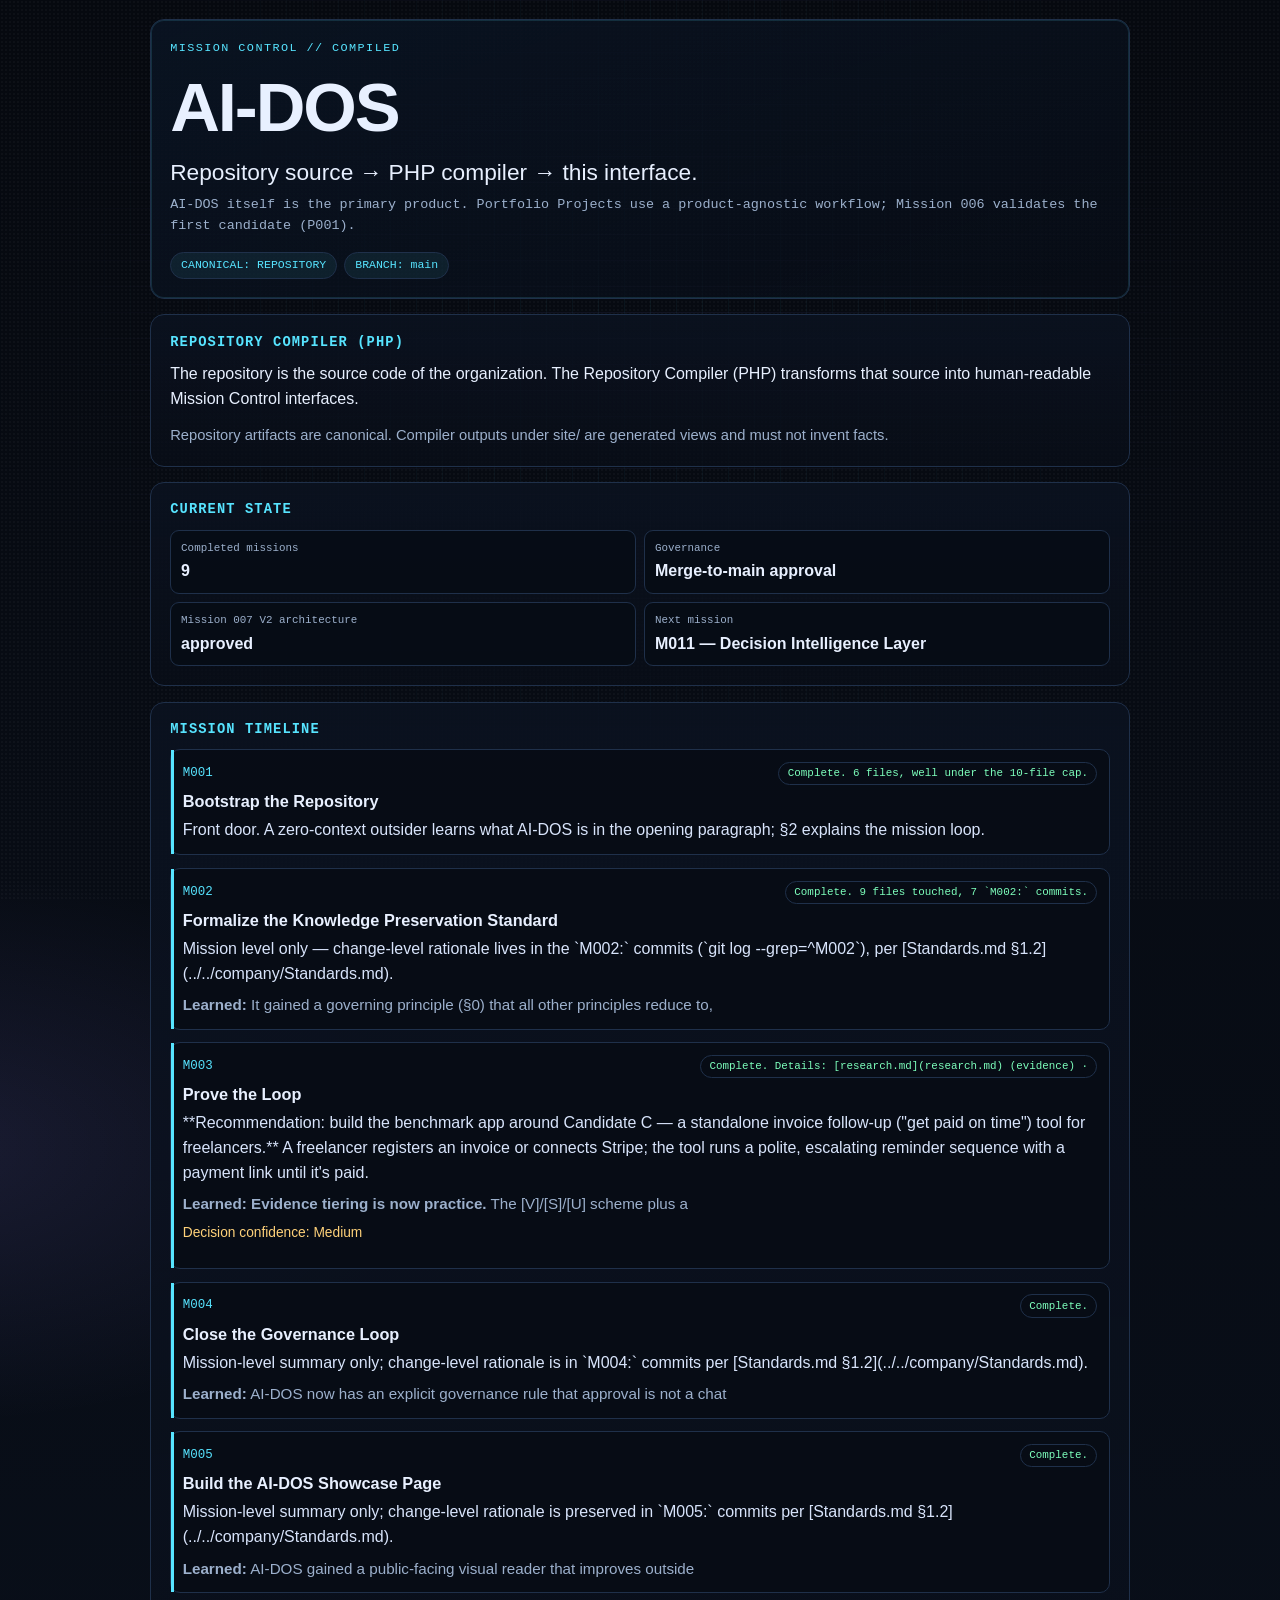
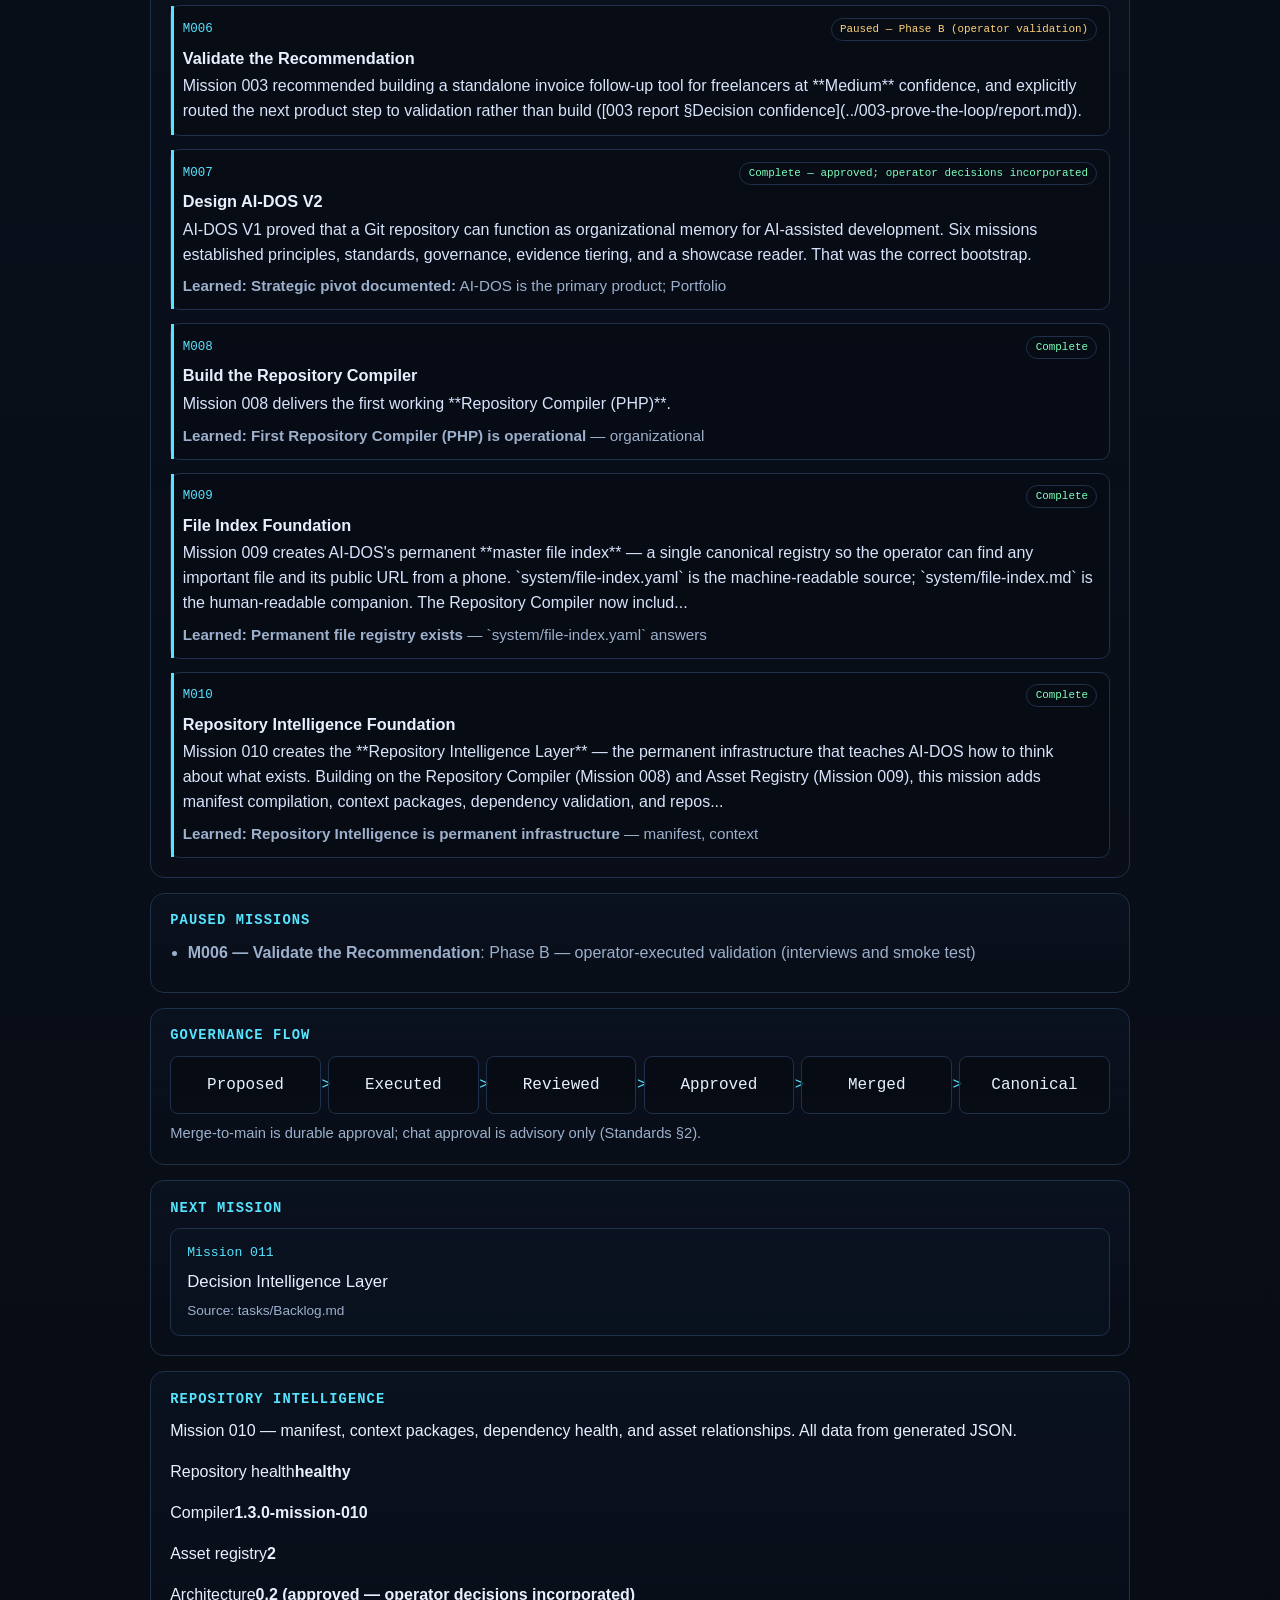
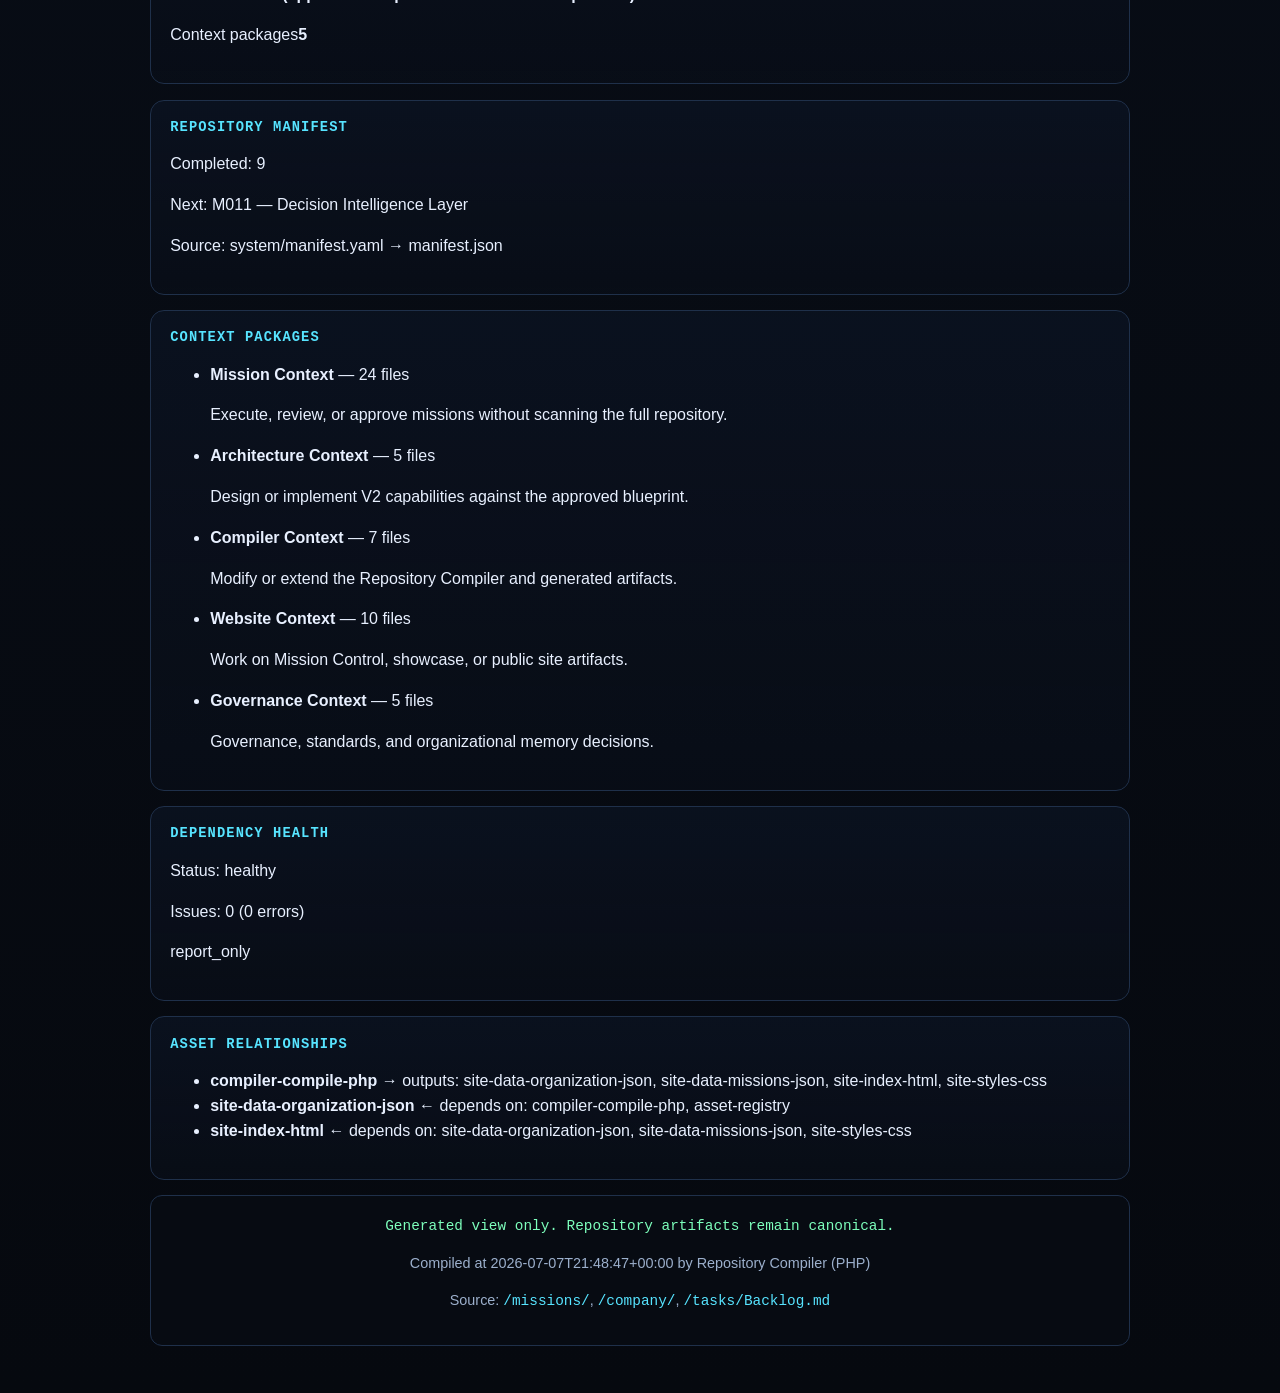
==== site/index.html @ 41c6057b "M010: regenerate site artifacts after strict_types fix Co-authored-by: cubixmeow-commits <cubixmeow-" ====
<!DOCTYPE html>
<html lang="en">
<head>
  <meta charset="UTF-8" />
  <meta name="viewport" content="width=device-width, initial-scale=1.0" />
  <title>AI-DOS | Mission Control</title>
  <meta name="description" content="AI-DOS Mission Control — compiled from repository source." />
  <link rel="stylesheet" href="styles.css?v=mission010" />
</head>
<body>
  <div class="noise" aria-hidden="true"></div>
  <div class="grid-overlay" aria-hidden="true"></div>

  <header class="hero" id="hero">
    <p class="kicker">MISSION CONTROL // COMPILED</p>
    <h1>AI-DOS</h1>
    <p class="subtitle">Repository source → PHP compiler → this interface.</p>
    <p class="support" id="strategy-line">Loading organization state…</p>
    <div class="hero-badges" id="hero-badges"></div>
  </header>

  <main>
    <section class="frame" id="compiler-concept">
      <h2>Repository Compiler (PHP)</h2>
      <p class="lead" id="compiler-lead"></p>
      <p class="canonical-note" id="source-truth"></p>
    </section>

    <section class="frame" id="current-state">
      <h2>Current State</h2>
      <div class="state-grid" id="state-grid"></div>
    </section>

    <section class="frame" id="timeline-section">
      <h2>Mission Timeline</h2>
      <ol class="timeline" id="mission-timeline"></ol>
    </section>

    <section class="frame" id="paused-section" hidden>
      <h2>Paused Missions</h2>
      <ul class="paused-list" id="paused-list"></ul>
    </section>

    <section class="frame">
      <h2>Governance Flow</h2>
      <ul class="flow">
        <li>Proposed</li>
        <li>Executed</li>
        <li>Reviewed</li>
        <li>Approved</li>
        <li>Merged</li>
        <li>Canonical</li>
      </ul>
      <p class="governance-note" id="governance-note"></p>
    </section>

    <section class="frame" id="next-section">
      <h2>Next Mission</h2>
      <div class="next-card" id="next-card"></div>
    </section>

    <section class="frame" id="intelligence-section">
      <h2>Repository Intelligence</h2>
      <p class="lead">Mission 010 — manifest, context packages, dependency health, and asset relationships. All data from generated JSON.</p>
      <div class="intel-grid" id="intel-grid"></div>
    </section>

    <section class="frame" id="manifest-section">
      <h2>Repository Manifest</h2>
      <div class="intel-card" id="manifest-card"></div>
    </section>

    <section class="frame" id="context-section">
      <h2>Context Packages</h2>
      <ul class="context-list" id="context-list"></ul>
    </section>

    <section class="frame" id="dependency-section">
      <h2>Dependency Health</h2>
      <div class="intel-card" id="dependency-card"></div>
      <ul class="issue-list" id="issue-list"></ul>
    </section>

    <section class="frame" id="relationships-section">
      <h2>Asset Relationships</h2>
      <ul class="relation-list" id="relation-list"></ul>
    </section>
  </main>

  <footer>
    <p class="canonical-line">Generated view only. Repository artifacts remain canonical.</p>
    <p>Compiled at <span id="compiled-at">2026-07-07 21:48:47 UTC</span> by Repository Compiler (PHP)</p>
    <p>Source: <code>/missions/</code>, <code>/company/</code>, <code>/tasks/Backlog.md</code></p>
  </footer>

  <script>
    const categoryClass = {
      complete: 'status-complete',
      paused: 'status-paused',
      in_progress: 'status-active',
      active: 'status-active',
      planned: 'status-planned',
      unknown: 'status-unknown'
    };

    function el(tag, className, text) {
      const node = document.createElement(tag);
      if (className) node.className = className;
      if (text !== undefined) node.textContent = text;
      return node;
    }

    function markdownish(text) {
      if (!text) return '';
      return text.replace(/\*\*(.+?)\*\*/g, '<strong>$1</strong>');
    }

    async function loadMissionControl() {
      const endpoints = [
        'data/missions.json',
        'data/organization.json',
        'data/manifest.json',
        'data/context-packages.json',
        'data/dependency-report.json',
        'data/repository.json'
      ];

      const responses = await Promise.all(endpoints.map((e) => fetch(e)));
      if (!responses[0].ok || !responses[1].ok) {
        document.getElementById('strategy-line').textContent =
          'Failed to load compiled data. Run: php compiler/compile.php';
        return;
      }

      const missions = await responses[0].json();
      const org = await responses[1].json();
      const manifest = responses[2].ok ? await responses[2].json() : null;
      const contextPkgs = responses[3].ok ? await responses[3].json() : null;
      const depReport = responses[4].ok ? await responses[4].json() : null;
      const repository = responses[5].ok ? await responses[5].json() : null;

      document.getElementById('compiler-lead').innerHTML = markdownish(org.repository_compiler_concept || '');
      document.getElementById('source-truth').textContent = org.source_of_truth_statement || '';
      document.getElementById('strategy-line').textContent = org.strategic_pivot || org.active_strategy || '';
      document.getElementById('governance-note').textContent = org.governance_model || '';
      if (org.compiled_at) {
        document.getElementById('compiled-at').textContent = org.compiled_at;
      }

      const badges = document.getElementById('hero-badges');
      badges.appendChild(el('span', 'badge', 'CANONICAL: REPOSITORY'));
      badges.appendChild(el('span', 'badge', 'BRANCH: ' + (org.canonical_branch || 'main')));
      if (org.current_mission) {
        badges.appendChild(el('span', 'badge badge-active', 'ACTIVE: M' + org.current_mission.id));
      }

      const stateGrid = document.getElementById('state-grid');
      const addState = (label, value) => {
        const row = el('p');
        row.appendChild(el('span', null, label));
        row.appendChild(el('strong', null, value));
        stateGrid.appendChild(row);
      };

      addState('Completed missions', String(org.completed_mission_count ?? missions.filter(m => m.status_category === 'complete').length));
      addState('Governance', 'Merge-to-main approval');
      addState('Mission 007 V2 architecture', (org.mission_007_v2_architecture && org.mission_007_v2_architecture.status) || 'unknown');
      if (org.current_mission) {
        addState('Current mission', 'M' + org.current_mission.id + ' — ' + org.current_mission.title);
      }
      if (org.next_mission) {
        addState('Next mission', 'M' + org.next_mission.id + ' — ' + org.next_mission.title);
      }

      const timeline = document.getElementById('mission-timeline');
      missions.forEach((mission) => {
        const item = el('li', 'dossier ' + (categoryClass[mission.status_category] || 'status-unknown'));
        const meta = el('div', 'meta');
        meta.appendChild(el('span', 'mission-id', 'M' + mission.id));
        meta.appendChild(el('span', 'status', mission.status || 'Unknown'));
        item.appendChild(meta);
        item.appendChild(el('h3', null, mission.title));
        if (mission.summary) {
          item.appendChild(el('p', 'outcome', mission.summary));
        }
        if (mission.what_ai_dos_learned) {
          const learned = el('p', 'learned');
          learned.innerHTML = '<strong>Learned:</strong> ' + markdownish(mission.what_ai_dos_learned.split('\n')[0].replace(/^[-*]\s*/, ''));
          item.appendChild(learned);
        }
        if (mission.confidence) {
          item.appendChild(el('p', 'confidence-tag', 'Decision confidence: ' + mission.confidence));
        }
        timeline.appendChild(item);
      });

      if (org.paused_missions && org.paused_missions.length > 0) {
        document.getElementById('paused-section').hidden = false;
        const list = document.getElementById('paused-list');
        org.paused_missions.forEach((paused) => {
          const li = el('li');
          li.appendChild(el('strong', null, 'M' + paused.id + ' — ' + paused.title));
          li.appendChild(document.createTextNode(': ' + (paused.reason || paused.status)));
          list.appendChild(li);
        });
      }

      const nextCard = document.getElementById('next-card');
      if (org.next_mission) {
        nextCard.appendChild(el('p', 'next-id', 'Mission ' + org.next_mission.id));
        nextCard.appendChild(el('p', 'next-title', org.next_mission.title));
        nextCard.appendChild(el('p', 'next-source', 'Source: ' + (org.next_mission.source || 'tasks/Backlog.md')));
      } else {
        nextCard.appendChild(el('p', null, 'No next mission declared in Backlog.md'));
      }

      if (manifest) {
        const intelGrid = document.getElementById('intel-grid');
        const addIntel = (label, value) => {
          const row = el('p');
          row.appendChild(el('span', null, label));
          row.appendChild(el('strong', null, value));
          intelGrid.appendChild(row);
        };
        addIntel('Repository health', (manifest.repository_health && manifest.repository_health.status) || 'unknown');
        addIntel('Compiler', manifest.compiler_version || 'unknown');
        addIntel('Asset registry', String(manifest.asset_registry_version ?? 'unknown'));
        addIntel('Architecture', manifest.architecture_version || 'unknown');
        addIntel('Context packages', contextPkgs ? String(contextPkgs.package_count) : '—');

        const mCard = document.getElementById('manifest-card');
        mCard.appendChild(el('p', null, 'Completed: ' + (manifest.completed_missions ? manifest.completed_missions.length : 0)));
        if (manifest.current_mission) {
          mCard.appendChild(el('p', null, 'Current: M' + manifest.current_mission.id + ' — ' + manifest.current_mission.title));
        }
        if (manifest.next_mission) {
          mCard.appendChild(el('p', null, 'Next: M' + manifest.next_mission.id + ' — ' + manifest.next_mission.title));
        }
        mCard.appendChild(el('p', 'muted', 'Source: system/manifest.yaml → manifest.json'));
      }

      if (contextPkgs && contextPkgs.packages) {
        const list = document.getElementById('context-list');
        contextPkgs.packages.forEach((pkg) => {
          const li = el('li');
          li.appendChild(el('strong', null, pkg.name || pkg.id));
          li.appendChild(document.createTextNode(' — ' + (pkg.file_count || 0) + ' files'));
          if (pkg.purpose) {
            li.appendChild(el('p', 'muted', pkg.purpose));
          }
          list.appendChild(li);
        });
      }

      if (depReport) {
        const dCard = document.getElementById('dependency-card');
        dCard.appendChild(el('p', null, 'Status: ' + (depReport.status || 'unknown')));
        dCard.appendChild(el('p', null, 'Issues: ' + (depReport.issue_count || 0) + ' (' + (depReport.error_count || 0) + ' errors)'));
        dCard.appendChild(el('p', 'muted', depReport.repair_policy || 'report_only'));
        const issueList = document.getElementById('issue-list');
        (depReport.issues || []).slice(0, 8).forEach((issue) => {
          const li = el('li', issue.severity === 'error' ? 'issue-error' : 'issue-warn');
          li.textContent = (issue.asset_id || '?') + ': ' + issue.message;
          issueList.appendChild(li);
        });
        if ((depReport.issues || []).length > 8) {
          issueList.appendChild(el('li', 'muted', '…and ' + (depReport.issues.length - 8) + ' more in dependency-report.json'));
        }
      }

      if (repository && repository.lookup && repository.lookup.by_id) {
        const relList = document.getElementById('relation-list');
        const compiler = repository.lookup.by_id['compiler-compile-php'];
        if (compiler) {
          const li = el('li');
          li.appendChild(el('strong', null, 'compiler-compile-php'));
          li.appendChild(document.createTextNode(' → outputs: ' + (compiler.outputs || []).join(', ')));
          relList.appendChild(li);
        }
        const orgAsset = repository.lookup.by_id['site-data-organization-json'];
        if (orgAsset) {
          const li = el('li');
          li.appendChild(el('strong', null, 'site-data-organization-json'));
          li.appendChild(document.createTextNode(' ← depends on: ' + (orgAsset.depends_on || []).join(', ')));
          relList.appendChild(li);
        }
        const site = repository.lookup.by_id['site-index-html'];
        if (site) {
          const li = el('li');
          li.appendChild(el('strong', null, 'site-index-html'));
          li.appendChild(document.createTextNode(' ← depends on: ' + (site.depends_on || []).join(', ')));
          relList.appendChild(li);
        }
      }
    }

    loadMissionControl();
  </script>
</body>
</html>
---- site/styles.css ----
:root {
  color-scheme: dark;
  --bg: #06090f;
  --bg-2: #0b1220;
  --text: #e8f0ff;
  --muted: #9cb0cc;
  --line: #1f304a;
  --cyan: #57e4ff;
  --violet: #9a87ff;
  --green: #7dffbc;
  --warn: #ffd27a;
}

* {
  box-sizing: border-box;
}

html,
body {
  margin: 0;
  min-height: 100%;
}

body {
  font-family: Inter, "Segoe UI", Roboto, Arial, sans-serif;
  line-height: 1.55;
  color: var(--text);
  background:
    radial-gradient(1200px 500px at 85% -10%, rgba(87, 228, 255, 0.1), transparent 60%),
    radial-gradient(900px 500px at -5% 25%, rgba(154, 135, 255, 0.12), transparent 55%),
    linear-gradient(180deg, #06090f, #090f1a 40%, #06090f);
  position: relative;
  padding: 1rem 0.9rem 2.5rem;
}

.grid-overlay,
.noise {
  position: fixed;
  inset: 0;
  pointer-events: none;
  z-index: -1;
}

.grid-overlay {
  background-image:
    linear-gradient(rgba(154, 135, 255, 0.07) 1px, transparent 1px),
    linear-gradient(90deg, rgba(87, 228, 255, 0.05) 1px, transparent 1px);
  background-size: 26px 26px;
  mask-image: radial-gradient(circle at 50% 35%, black, transparent 78%);
}

.noise {
  opacity: 0.03;
  background-image: radial-gradient(circle, #ffffff 1px, transparent 1px);
  background-size: 4px 4px;
}

.hero,
main,
footer {
  max-width: 980px;
  margin: 0 auto;
}

.hero {
  border: 1px solid var(--line);
  background: linear-gradient(160deg, rgba(10, 20, 35, 0.9), rgba(8, 13, 23, 0.65));
  border-radius: 14px;
  padding: 1rem;
  box-shadow: inset 0 0 0 1px rgba(87, 228, 255, 0.14);
}

.kicker {
  margin: 0;
  font-family: "JetBrains Mono", "Fira Code", Consolas, monospace;
  color: var(--cyan);
  letter-spacing: 0.12em;
  font-size: 0.74rem;
}

h1,
h2,
h3 {
  margin: 0;
  line-height: 1.2;
}

h1 {
  margin-top: 0.6rem;
  font-size: clamp(2rem, 8vw, 4.3rem);
  letter-spacing: -0.03em;
}

.subtitle {
  margin: 0.3rem 0 0;
  font-size: clamp(1rem, 4vw, 1.42rem);
}

.support {
  margin: 0.35rem 0 0;
  color: var(--muted);
  font-family: "JetBrains Mono", "Fira Code", Consolas, monospace;
  font-size: 0.84rem;
}

.hero-copy {
  margin: 0.95rem 0 0;
  max-width: 62ch;
  color: #ccdaf2;
}

.hero-badges {
  display: flex;
  flex-wrap: wrap;
  gap: 0.45rem;
  margin-top: 0.9rem;
}

.badge {
  border: 1px solid var(--line);
  border-radius: 999px;
  padding: 0.24rem 0.62rem;
  font-family: "JetBrains Mono", "Fira Code", Consolas, monospace;
  font-size: 0.72rem;
  background: rgba(87, 228, 255, 0.08);
  color: var(--cyan);
}

main {
  margin-top: 0.95rem;
  display: grid;
  gap: 0.95rem;
}

.frame {
  border: 1px solid var(--line);
  border-radius: 14px;
  background: linear-gradient(180deg, rgba(11, 18, 32, 0.9), rgba(9, 14, 24, 0.75));
  padding: 0.95rem;
}

.frame > h2 {
  margin-bottom: 0.7rem;
  text-transform: uppercase;
  letter-spacing: 0.08em;
  font-size: 0.86rem;
  font-family: "JetBrains Mono", "Fira Code", Consolas, monospace;
  color: var(--cyan);
}

.premise-grid {
  display: grid;
  gap: 0.65rem;
}

.tile {
  border: 1px solid rgba(31, 48, 74, 0.9);
  border-left: 3px solid var(--violet);
  border-radius: 10px;
  padding: 0.72rem;
  background: rgba(6, 10, 17, 0.64);
}

.tile h3 {
  font-size: 0.98rem;
}

.tile p {
  margin: 0.35rem 0 0;
  color: var(--muted);
}

.quote {
  margin: 0.85rem 0 0;
  padding-top: 0.7rem;
  border-top: 1px dashed rgba(126, 145, 175, 0.35);
  font-family: "JetBrains Mono", "Fira Code", Consolas, monospace;
  color: var(--green);
}

.timeline {
  margin: 0;
  padding: 0;
  list-style: none;
  display: grid;
  gap: 0.7rem;
}

.dossier {
  border: 1px solid var(--line);
  border-radius: 10px;
  background: rgba(7, 12, 21, 0.88);
  padding: 0.72rem;
  position: relative;
}

.dossier::before {
  content: "";
  position: absolute;
  inset: 0 auto 0 0;
  width: 3px;
  background: var(--cyan);
}

.dossier.critical::before {
  background: var(--warn);
}

.dossier.active::before {
  background: var(--green);
}

.meta {
  display: flex;
  justify-content: space-between;
  align-items: center;
  gap: 0.6rem;
  margin-bottom: 0.45rem;
}

.mission-id {
  font-family: "JetBrains Mono", "Fira Code", Consolas, monospace;
  color: var(--cyan);
  font-size: 0.78rem;
}

.status {
  font-family: "JetBrains Mono", "Fira Code", Consolas, monospace;
  border: 1px solid var(--line);
  border-radius: 999px;
  padding: 0.14rem 0.52rem;
  font-size: 0.68rem;
  color: #c9d8f2;
}

.status.warning {
  color: #231704;
  background: var(--warn);
  border-color: #967135;
}

.status.next {
  color: #06301d;
  background: var(--green);
  border-color: #3b9d72;
}

.dossier h3 {
  font-size: 1.02rem;
}

.outcome {
  margin: 0.38rem 0 0;
  color: #d8e4fb;
}

.learned {
  margin: 0.44rem 0 0;
  color: var(--muted);
  font-size: 0.95rem;
}

.evidence-grid {
  display: grid;
  grid-template-columns: repeat(2, minmax(0, 1fr));
  gap: 0.55rem;
}

.metric {
  border: 1px solid var(--line);
  border-radius: 10px;
  padding: 0.6rem;
  background: rgba(7, 13, 23, 0.88);
}

.metric-label {
  display: block;
  color: var(--muted);
  font-size: 0.65rem;
  letter-spacing: 0.08em;
  font-family: "JetBrains Mono", "Fira Code", Consolas, monospace;
}

.metric strong {
  display: block;
  margin-top: 0.2rem;
  font-size: 1.2rem;
}

.decision {
  margin: 0.72rem 0 0;
  border-left: 3px solid var(--warn);
  padding-left: 0.66rem;
}

.flow {
  margin: 0;
  padding: 0;
  list-style: none;
  display: grid;
  gap: 0.45rem;
}

.flow li {
  border: 1px solid var(--line);
  border-radius: 8px;
  padding: 0.52rem 0.62rem;
  background: rgba(7, 12, 20, 0.78);
  position: relative;
  font-family: "JetBrains Mono", "Fira Code", Consolas, monospace;
}

.flow li:not(:last-child)::after {
  content: ">";
  position: absolute;
  right: 0.45rem;
  color: var(--cyan);
}

.state-grid {
  display: grid;
  gap: 0.5rem;
}

.state-grid p {
  margin: 0;
  border: 1px solid var(--line);
  border-radius: 9px;
  padding: 0.55rem 0.62rem;
  background: rgba(6, 12, 21, 0.86);
}

.state-grid span {
  display: block;
  color: var(--muted);
  font-family: "JetBrains Mono", "Fira Code", Consolas, monospace;
  font-size: 0.68rem;
}

.state-grid strong {
  display: block;
  margin-top: 0.18rem;
}

footer {
  margin-top: 0.95rem;
  border: 1px solid var(--line);
  border-radius: 12px;
  padding: 0.9rem;
  text-align: center;
  color: var(--muted);
  background: rgba(8, 12, 20, 0.76);
  font-size: 0.9rem;
}

.canonical-line {
  margin: 0 0 0.4rem;
  color: var(--green);
  font-family: "JetBrains Mono", "Fira Code", Consolas, monospace;
}

code {
  color: var(--cyan);
}

a {
  color: #c9dcff;
}

@media (min-width: 760px) {
  body {
    padding: 1.2rem 1.2rem 3rem;
  }

  .hero,
  .frame,
  footer {
    padding: 1.2rem;
  }

  .premise-grid {
    grid-template-columns: repeat(3, minmax(0, 1fr));
  }

  .evidence-grid {
    grid-template-columns: repeat(4, minmax(0, 1fr));
  }

  .flow {
    grid-template-columns: repeat(6, minmax(0, 1fr));
  }

  .flow li {
    text-align: center;
    min-height: 58px;
    display: grid;
    place-items: center;
  }

  .flow li:not(:last-child)::after {
    right: -0.7rem;
    top: 50%;
    transform: translateY(-50%);
  }

  .timeline {
    gap: 0.8rem;
  }

  .state-grid {
    grid-template-columns: repeat(2, minmax(0, 1fr));
  }
}

/* Mission Control — Repository Compiler generated additions */
.lead { margin: 0 0 0.75rem; color: var(--text); }
.canonical-note, .governance-note { color: var(--muted); margin: 0.5rem 0 0; font-size: 0.92rem; }
.status-complete .status { color: var(--green); }
.status-paused .status { color: var(--warn); }
.status-active .status, .status-active.dossier { border-color: rgba(87, 228, 255, 0.45); }
.badge-active { color: var(--cyan); border-color: rgba(87, 228, 255, 0.5); }
.paused-list { margin: 0; padding-left: 1.1rem; color: var(--muted); }
.paused-list li { margin-bottom: 0.45rem; }
.next-card { border: 1px solid var(--line); border-radius: 10px; padding: 0.85rem 1rem; background: rgba(10, 20, 35, 0.55); }
.next-id { margin: 0; font-family: "JetBrains Mono", Consolas, monospace; color: var(--cyan); font-size: 0.82rem; }
.next-title { margin: 0.35rem 0; font-size: 1.05rem; }
.next-source { margin: 0; color: var(--muted); font-size: 0.85rem; }
.confidence-tag { color: var(--warn); font-size: 0.86rem; margin-top: 0.35rem; }
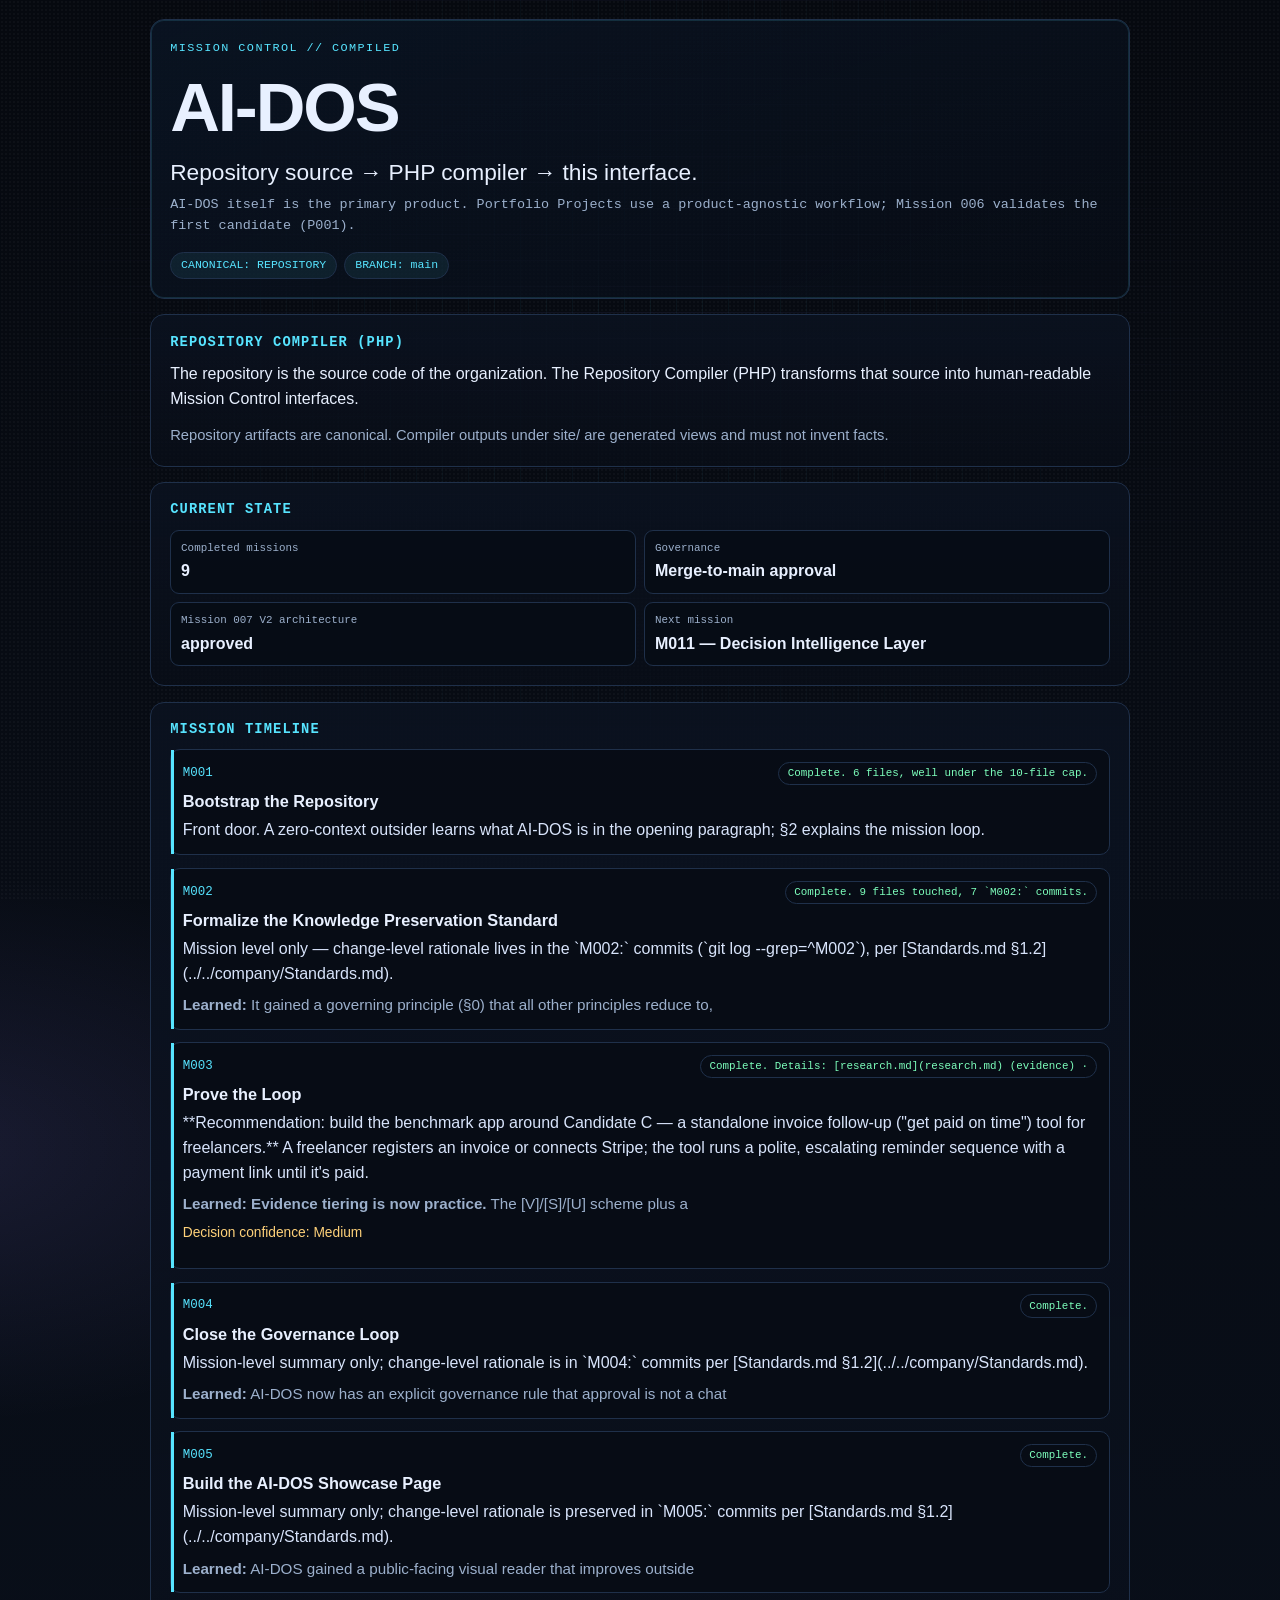
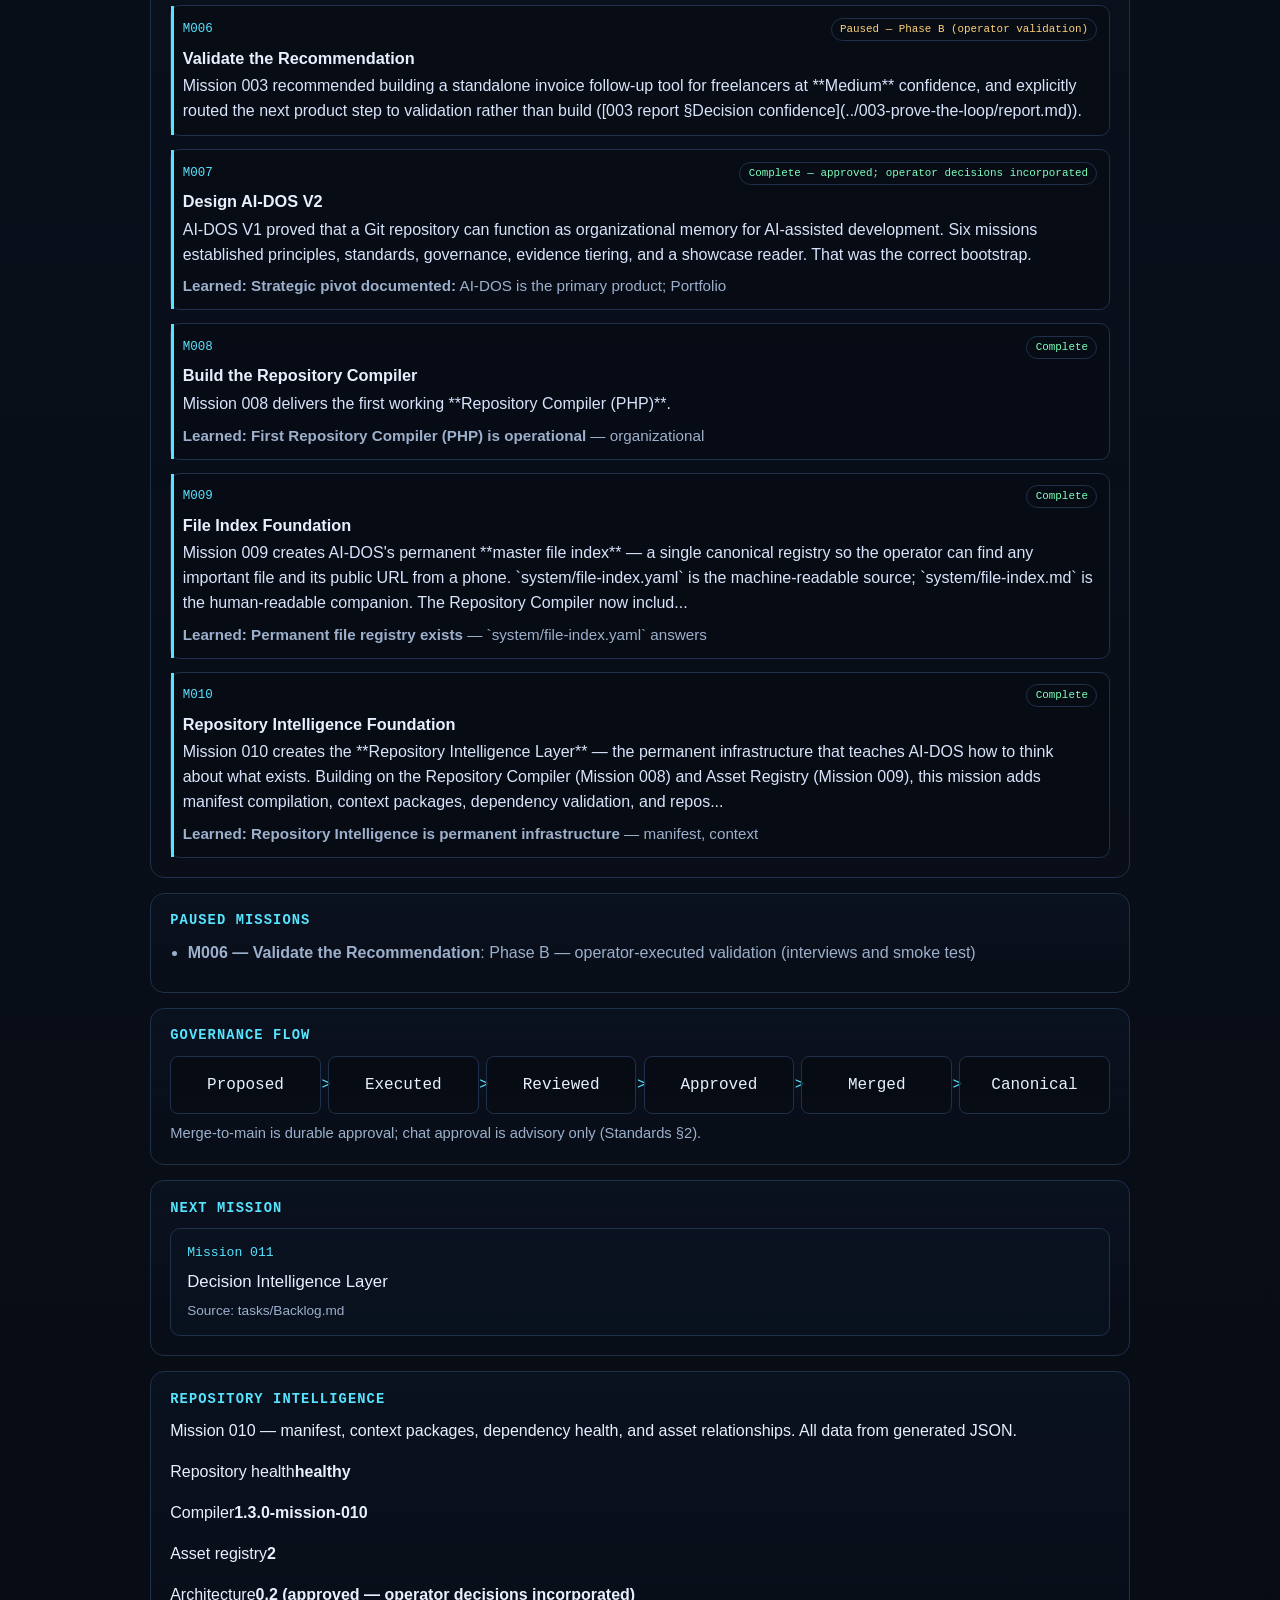
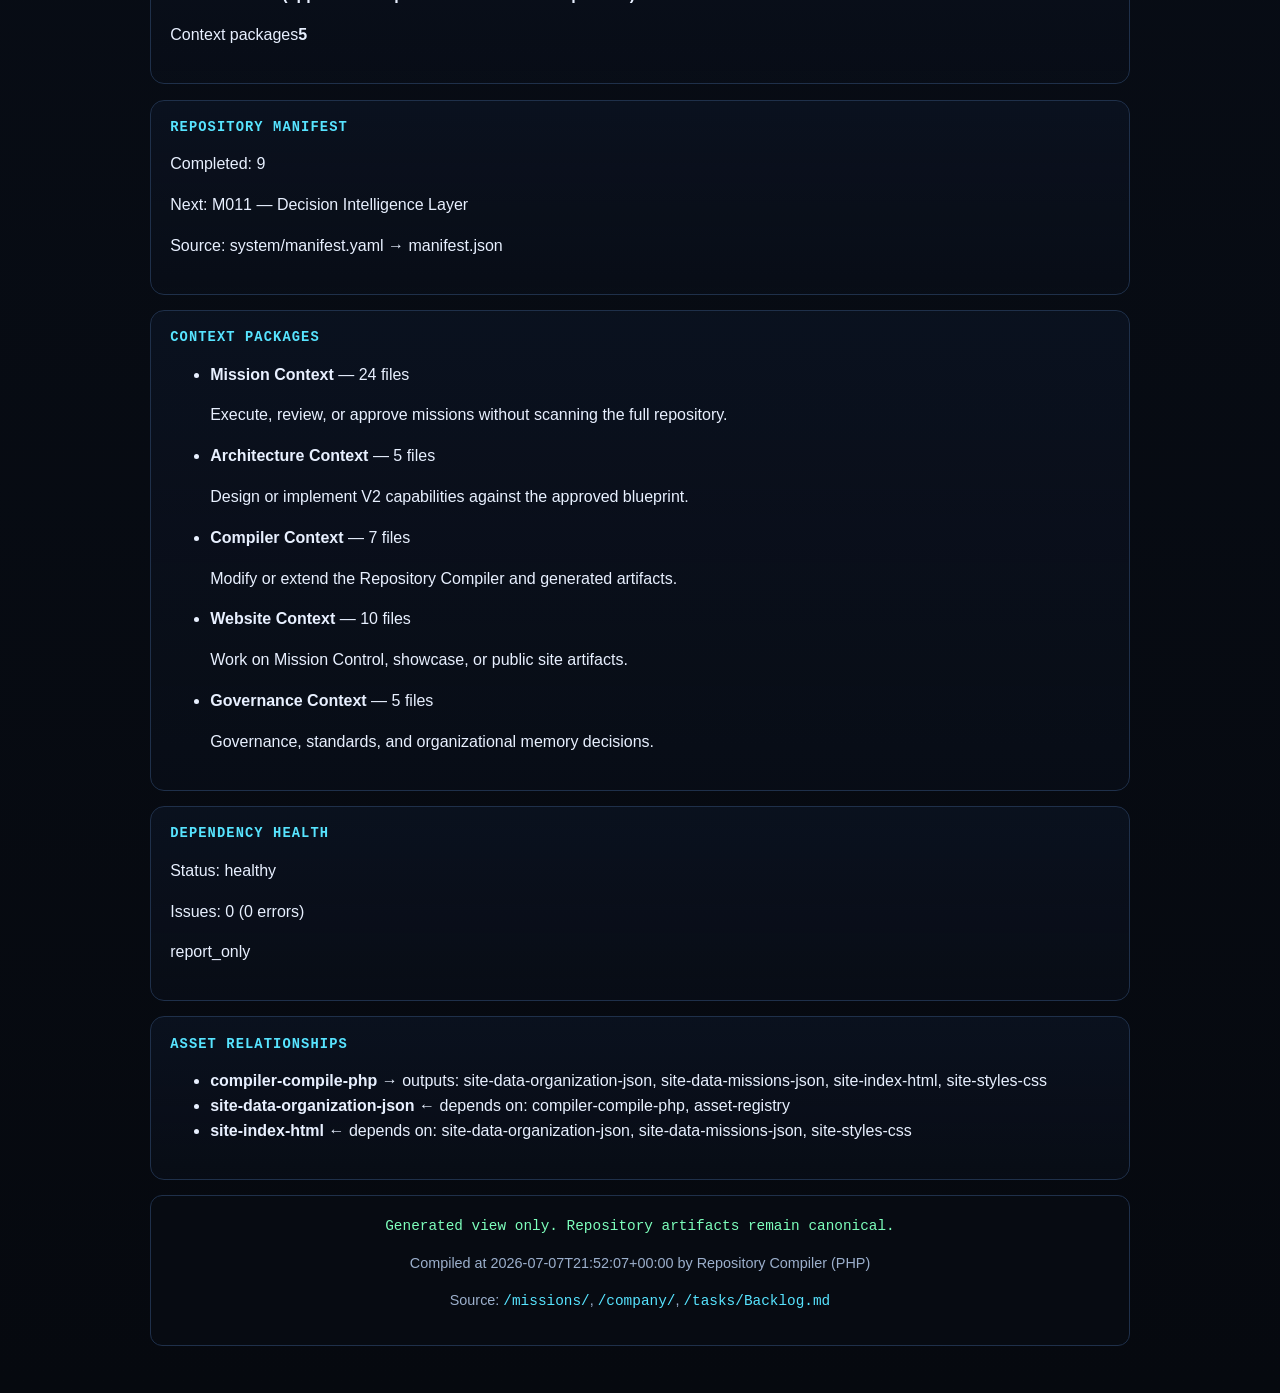
==== commit 617b9ac1: "M010: regenerate site after web compiler fix Co-authored-by: cubixmeow-commits <cubixmeow-commits@us" ====
--- a/site/index.html
+++ b/site/index.html
@@ -89,7 +89,7 @@
 
   <footer>
     <p class="canonical-line">Generated view only. Repository artifacts remain canonical.</p>
-    <p>Compiled at <span id="compiled-at">2026-07-07 21:48:47 UTC</span> by Repository Compiler (PHP)</p>
+    <p>Compiled at <span id="compiled-at">2026-07-07 21:52:07 UTC</span> by Repository Compiler (PHP)</p>
     <p>Source: <code>/missions/</code>, <code>/company/</code>, <code>/tasks/Backlog.md</code></p>
   </footer>
 
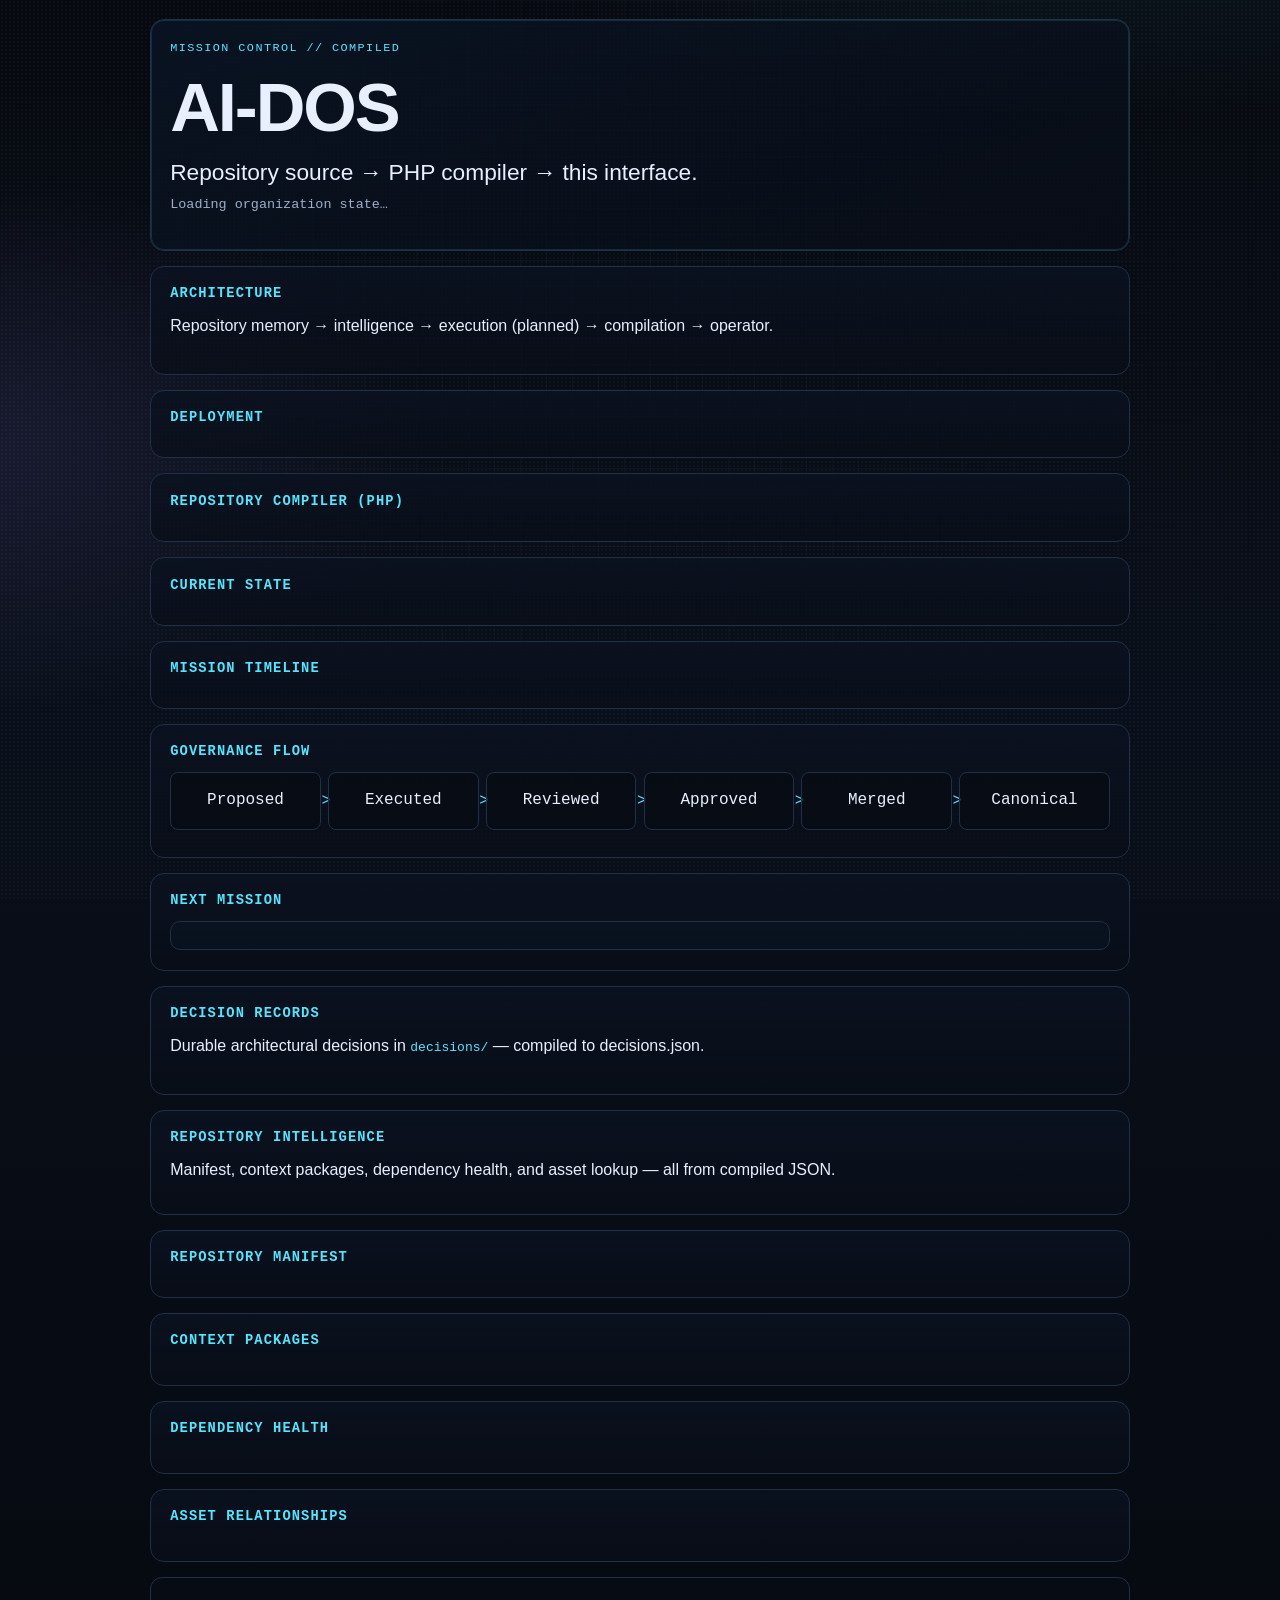
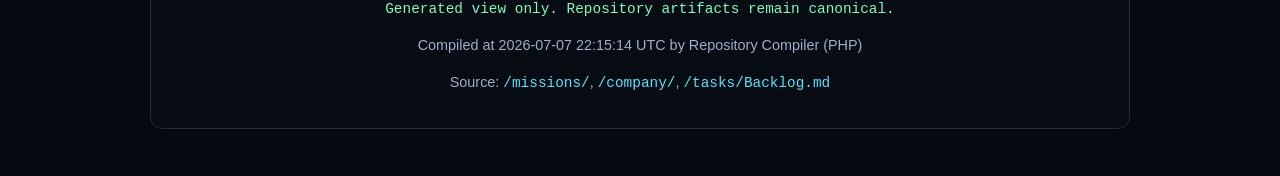
==== commit fa19b786: "M011: integrate architecture audit into V2 foundation Why: Mission 011 adopts high-value audit findi" ====
--- a/site/index.html
+++ b/site/index.html
@@ -5,7 +5,7 @@
   <meta name="viewport" content="width=device-width, initial-scale=1.0" />
   <title>AI-DOS | Mission Control</title>
   <meta name="description" content="AI-DOS Mission Control — compiled from repository source." />
-  <link rel="stylesheet" href="styles.css?v=mission010" />
+  <link rel="stylesheet" href="styles.css?v=mission011" />
 </head>
 <body>
   <div class="noise" aria-hidden="true"></div>
@@ -20,6 +20,17 @@
   </header>
 
   <main>
+    <section class="frame" id="architecture-stack">
+      <h2>Architecture</h2>
+      <p class="lead">Repository memory → intelligence → execution (planned) → compilation → operator.</p>
+      <ol class="arch-stack" id="arch-stack"></ol>
+    </section>
+
+    <section class="frame" id="deployment-section">
+      <h2>Deployment</h2>
+      <div class="deploy-grid" id="deploy-grid"></div>
+    </section>
+
     <section class="frame" id="compiler-concept">
       <h2>Repository Compiler (PHP)</h2>
       <p class="lead" id="compiler-lead"></p>
@@ -59,9 +70,15 @@
       <div class="next-card" id="next-card"></div>
     </section>
 
+    <section class="frame" id="decisions-section">
+      <h2>Decision Records</h2>
+      <p class="lead">Durable architectural decisions in <code>decisions/</code> — compiled to decisions.json.</p>
+      <ul class="decision-list" id="decision-list"></ul>
+    </section>
+
     <section class="frame" id="intelligence-section">
       <h2>Repository Intelligence</h2>
-      <p class="lead">Mission 010 — manifest, context packages, dependency health, and asset relationships. All data from generated JSON.</p>
+      <p class="lead">Manifest, context packages, dependency health, and asset lookup — all from compiled JSON.</p>
       <div class="intel-grid" id="intel-grid"></div>
     </section>
 
@@ -89,7 +106,7 @@
 
   <footer>
     <p class="canonical-line">Generated view only. Repository artifacts remain canonical.</p>
-    <p>Compiled at <span id="compiled-at">2026-07-07 21:52:07 UTC</span> by Repository Compiler (PHP)</p>
+    <p>Compiled at <span id="compiled-at">2026-07-07 22:15:14 UTC</span> by Repository Compiler (PHP)</p>
     <p>Source: <code>/missions/</code>, <code>/company/</code>, <code>/tasks/Backlog.md</code></p>
   </footer>
 
@@ -122,7 +139,8 @@
         'data/manifest.json',
         'data/context-packages.json',
         'data/dependency-report.json',
-        'data/repository.json'
+        'data/repository.json',
+        'data/decisions.json'
       ];
 
       const responses = await Promise.all(endpoints.map((e) => fetch(e)));
@@ -138,6 +156,43 @@
       const contextPkgs = responses[3].ok ? await responses[3].json() : null;
       const depReport = responses[4].ok ? await responses[4].json() : null;
       const repository = responses[5].ok ? await responses[5].json() : null;
+
+      const repository = responses[5].ok ? await responses[5].json() : null;
+      const decisions = responses[6].ok ? await responses[6].json() : null;
+
+      const stack = document.getElementById('arch-stack');
+      const layers = [
+        { name: 'Repository', detail: 'Git on main — canonical source of truth', status: 'active' },
+        { name: 'Knowledge', detail: 'Missions, decisions, commits, company docs', status: 'active' },
+        { name: 'Intelligence', detail: 'Manifest, lookup, context packages, validation', status: 'active' },
+        { name: 'Execution', detail: 'Mission decomposition, routing, tracking — foundation only', status: 'planned' },
+        { name: 'Compilation', detail: 'PHP Repository Compiler → site/', status: 'active' },
+        { name: 'Operator', detail: 'Mission Control — merge-based approval', status: 'active' }
+      ];
+      layers.forEach((layer) => {
+        const li = el('li', layer.status === 'planned' ? 'arch-planned' : 'arch-active');
+        li.appendChild(el('strong', null, layer.name));
+        if (layer.status === 'planned') {
+          li.appendChild(el('span', 'arch-badge', 'Planned'));
+        }
+        li.appendChild(el('p', 'muted', layer.detail));
+        stack.appendChild(li);
+      });
+
+      const deployGrid = document.getElementById('deploy-grid');
+      const addDeploy = (label, value, note) => {
+        const row = el('p');
+        row.appendChild(el('span', null, label));
+        const strong = el('strong', null, value);
+        row.appendChild(strong);
+        deployGrid.appendChild(row);
+        if (note) {
+          deployGrid.appendChild(el('p', 'muted', note));
+        }
+      };
+      addDeploy('Visitors & operator', org.command_center_url || 'https://cubixmeow.com/ai-dos/site/', 'Public entry point — bookmark this URL.');
+      addDeploy('Compiler (build)', org.compiler_url || 'https://cubixmeow.com/ai-dos/compiler/compile.php', org.deployment_note || 'CLI/CI build tool — not the dashboard.');
+      addDeploy('How compile runs', 'php compiler/compile.php or GitHub Actions on push/PR', 'Regenerates site/data/*.json and Mission Control HTML.');
 
       document.getElementById('compiler-lead').innerHTML = markdownish(org.repository_compiler_concept || '');
       document.getElementById('source-truth').textContent = org.source_of_truth_statement || '';
@@ -212,6 +267,20 @@
         nextCard.appendChild(el('p', 'next-source', 'Source: ' + (org.next_mission.source || 'tasks/Backlog.md')));
       } else {
         nextCard.appendChild(el('p', null, 'No next mission declared in Backlog.md'));
+      }
+
+      if (decisions && decisions.decisions) {
+        const dList = document.getElementById('decision-list');
+        decisions.decisions.slice(0, 7).forEach((d) => {
+          const li = el('li');
+          li.appendChild(el('strong', null, d.id + ' — ' + (d.title || d.slug)));
+          li.appendChild(document.createTextNode(' [' + (d.status || 'unknown') + ']'));
+          if (d.decision) {
+            const summary = d.decision.split('\n')[0].slice(0, 120);
+            li.appendChild(el('p', 'muted', summary + (d.decision.length > 120 ? '…' : '')));
+          }
+          dList.appendChild(li);
+        });
       }
 
       if (manifest) {
@@ -227,6 +296,7 @@
         addIntel('Asset registry', String(manifest.asset_registry_version ?? 'unknown'));
         addIntel('Architecture', manifest.architecture_version || 'unknown');
         addIntel('Context packages', contextPkgs ? String(contextPkgs.package_count) : '—');
+        addIntel('Decisions', decisions ? String(decisions.decision_count ?? 0) : '—');
 
         const mCard = document.getElementById('manifest-card');
         mCard.appendChild(el('p', null, 'Completed: ' + (manifest.completed_missions ? manifest.completed_missions.length : 0)));
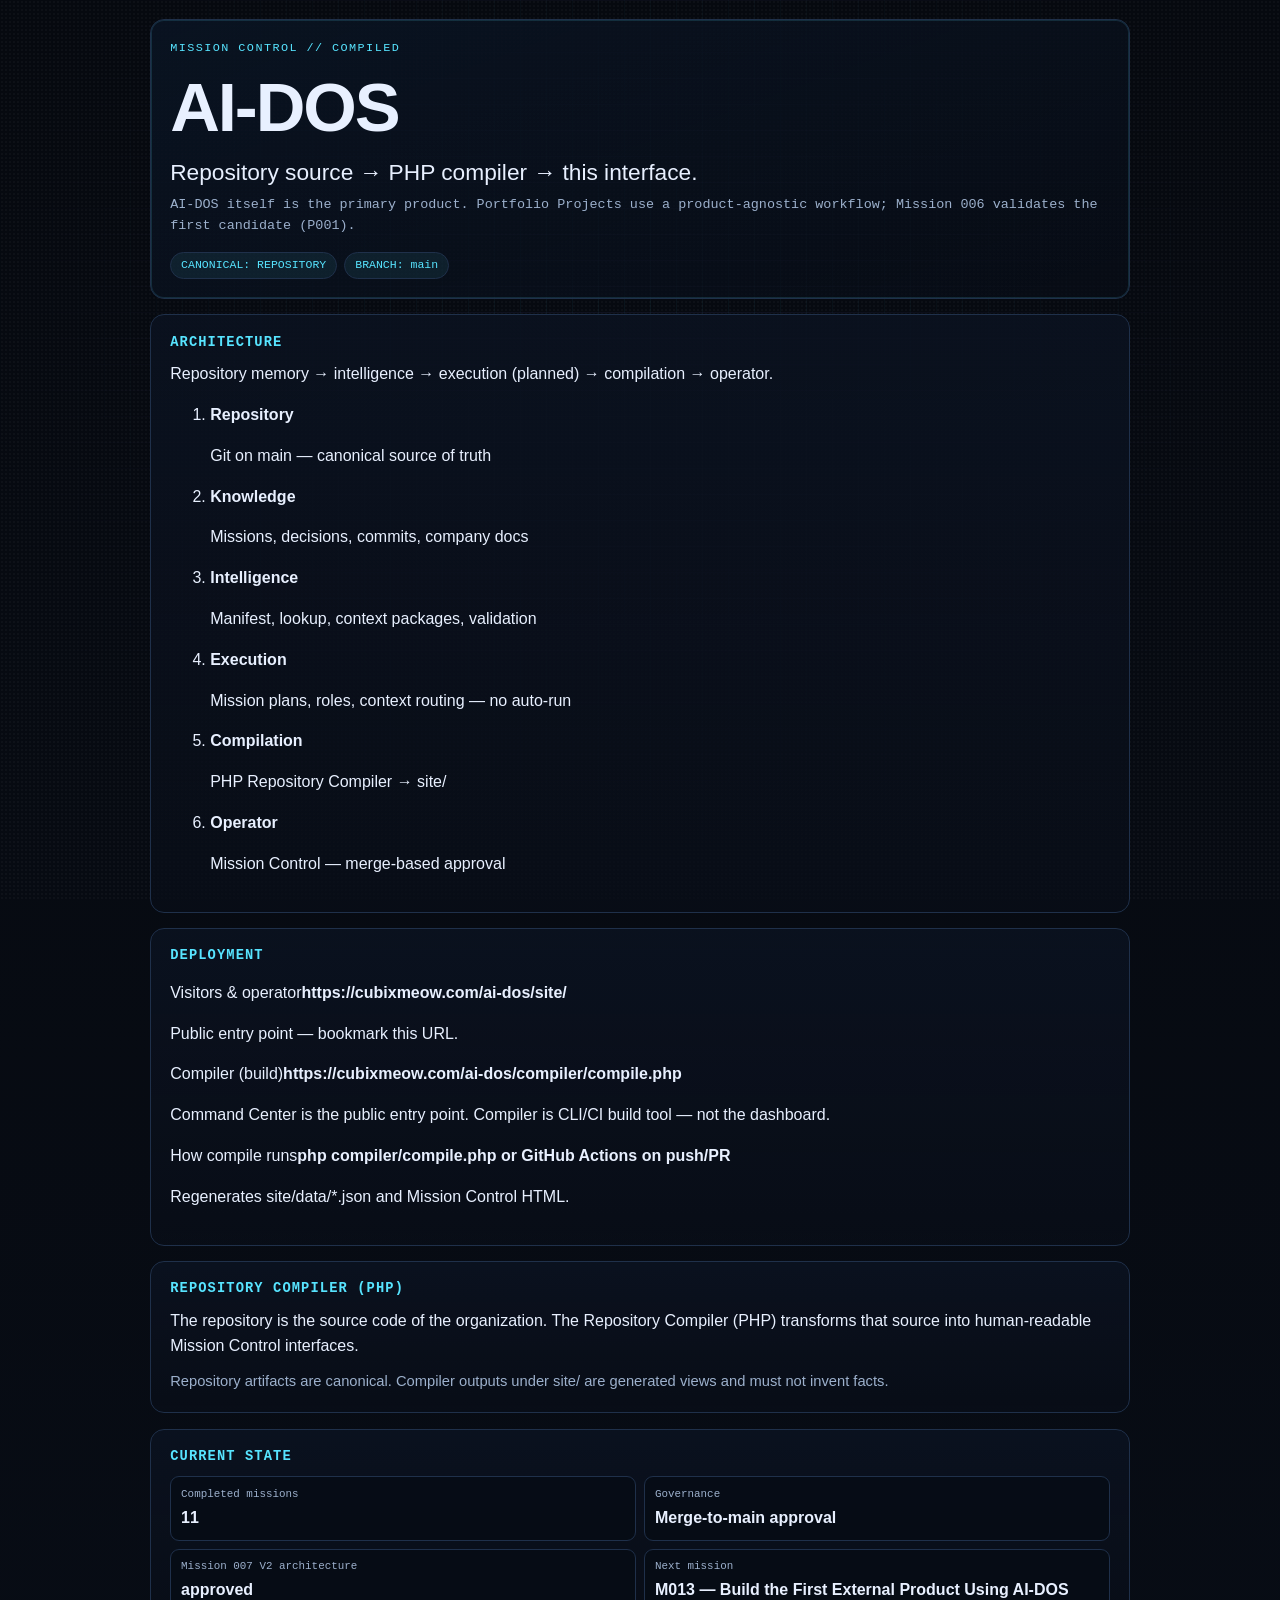
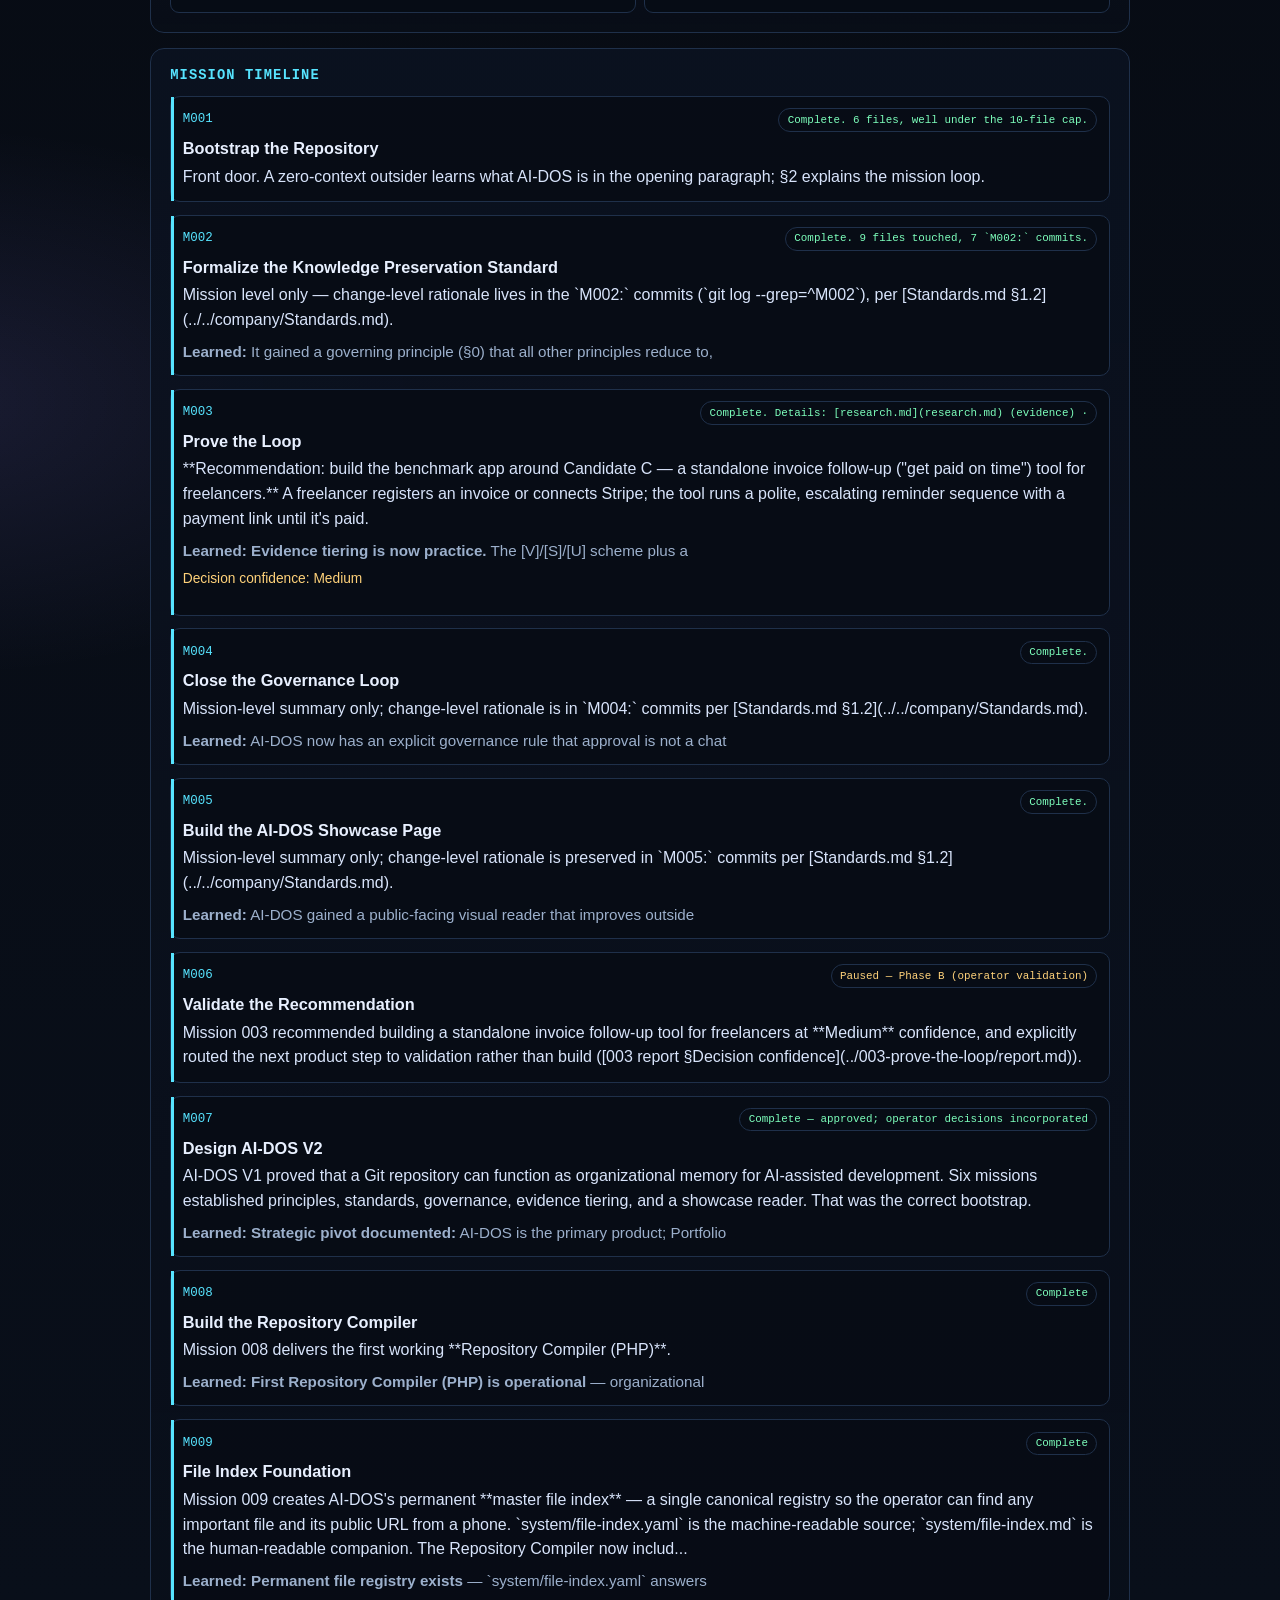
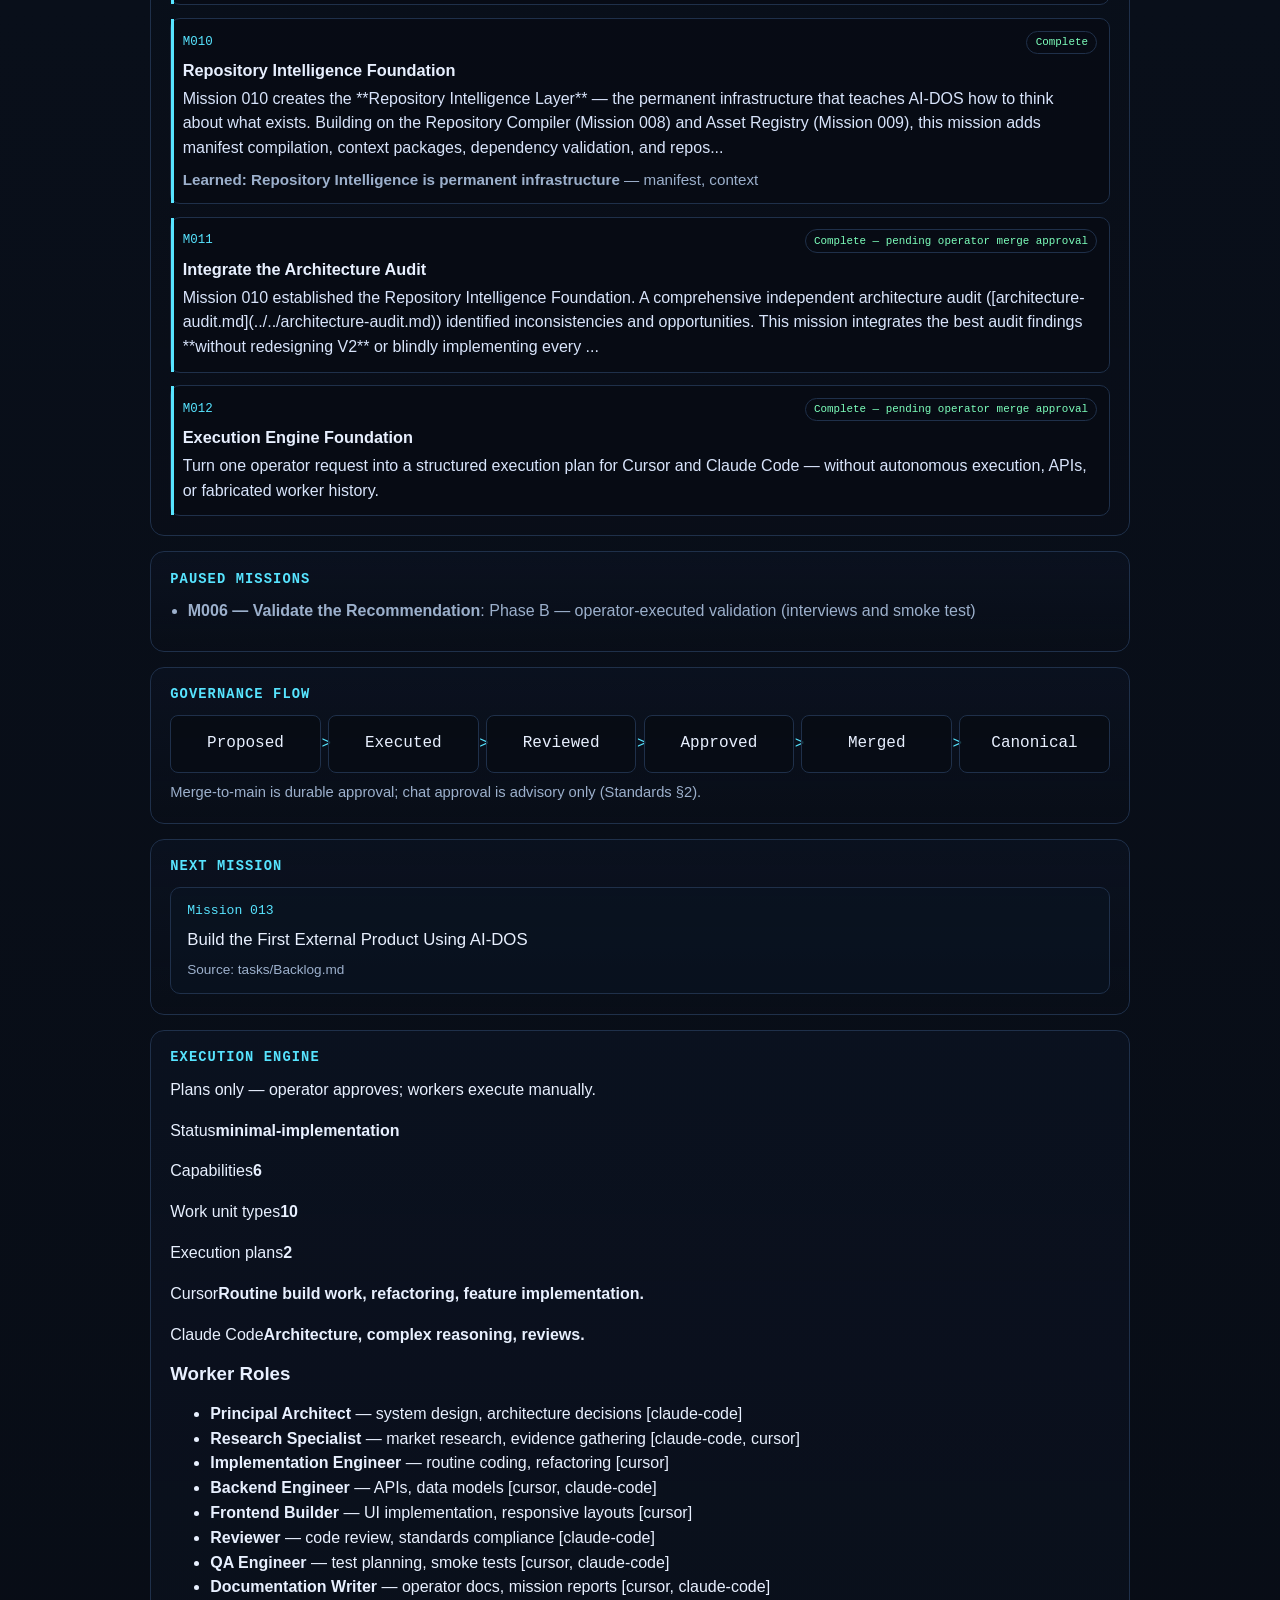
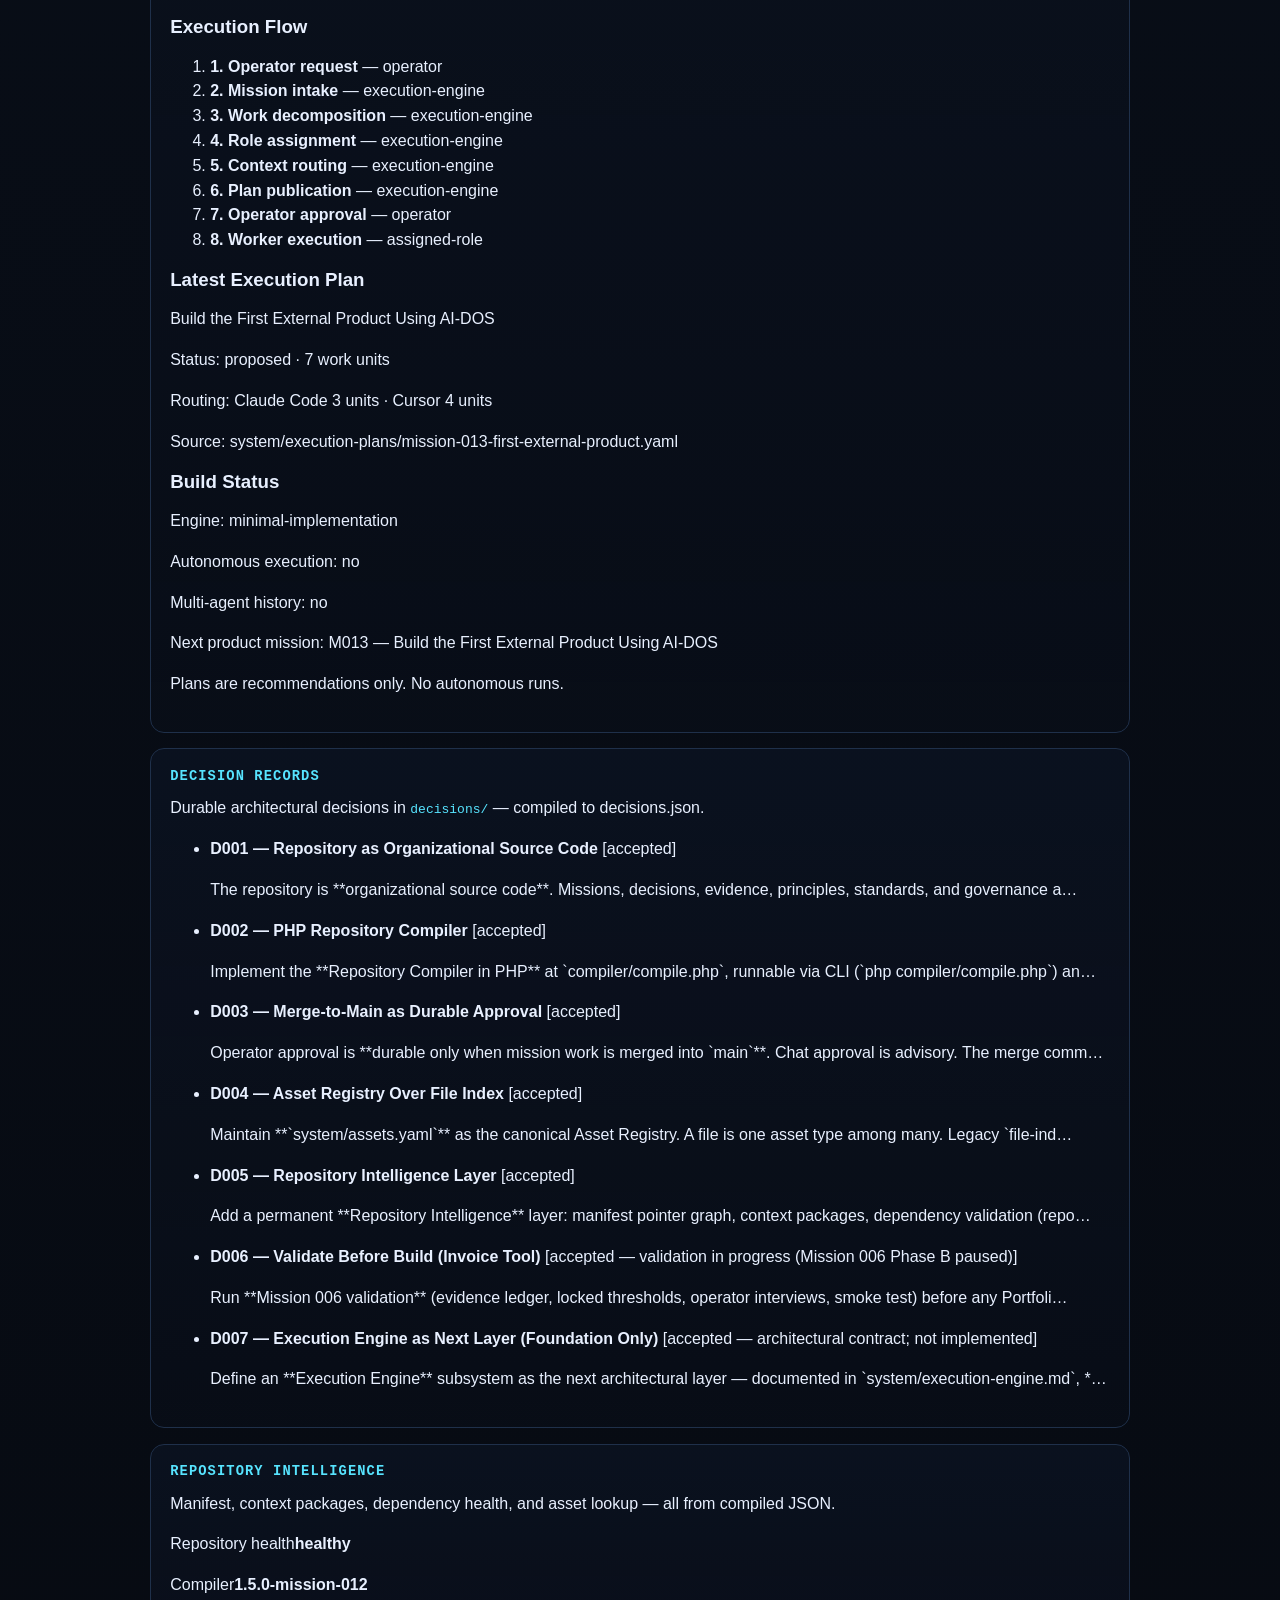
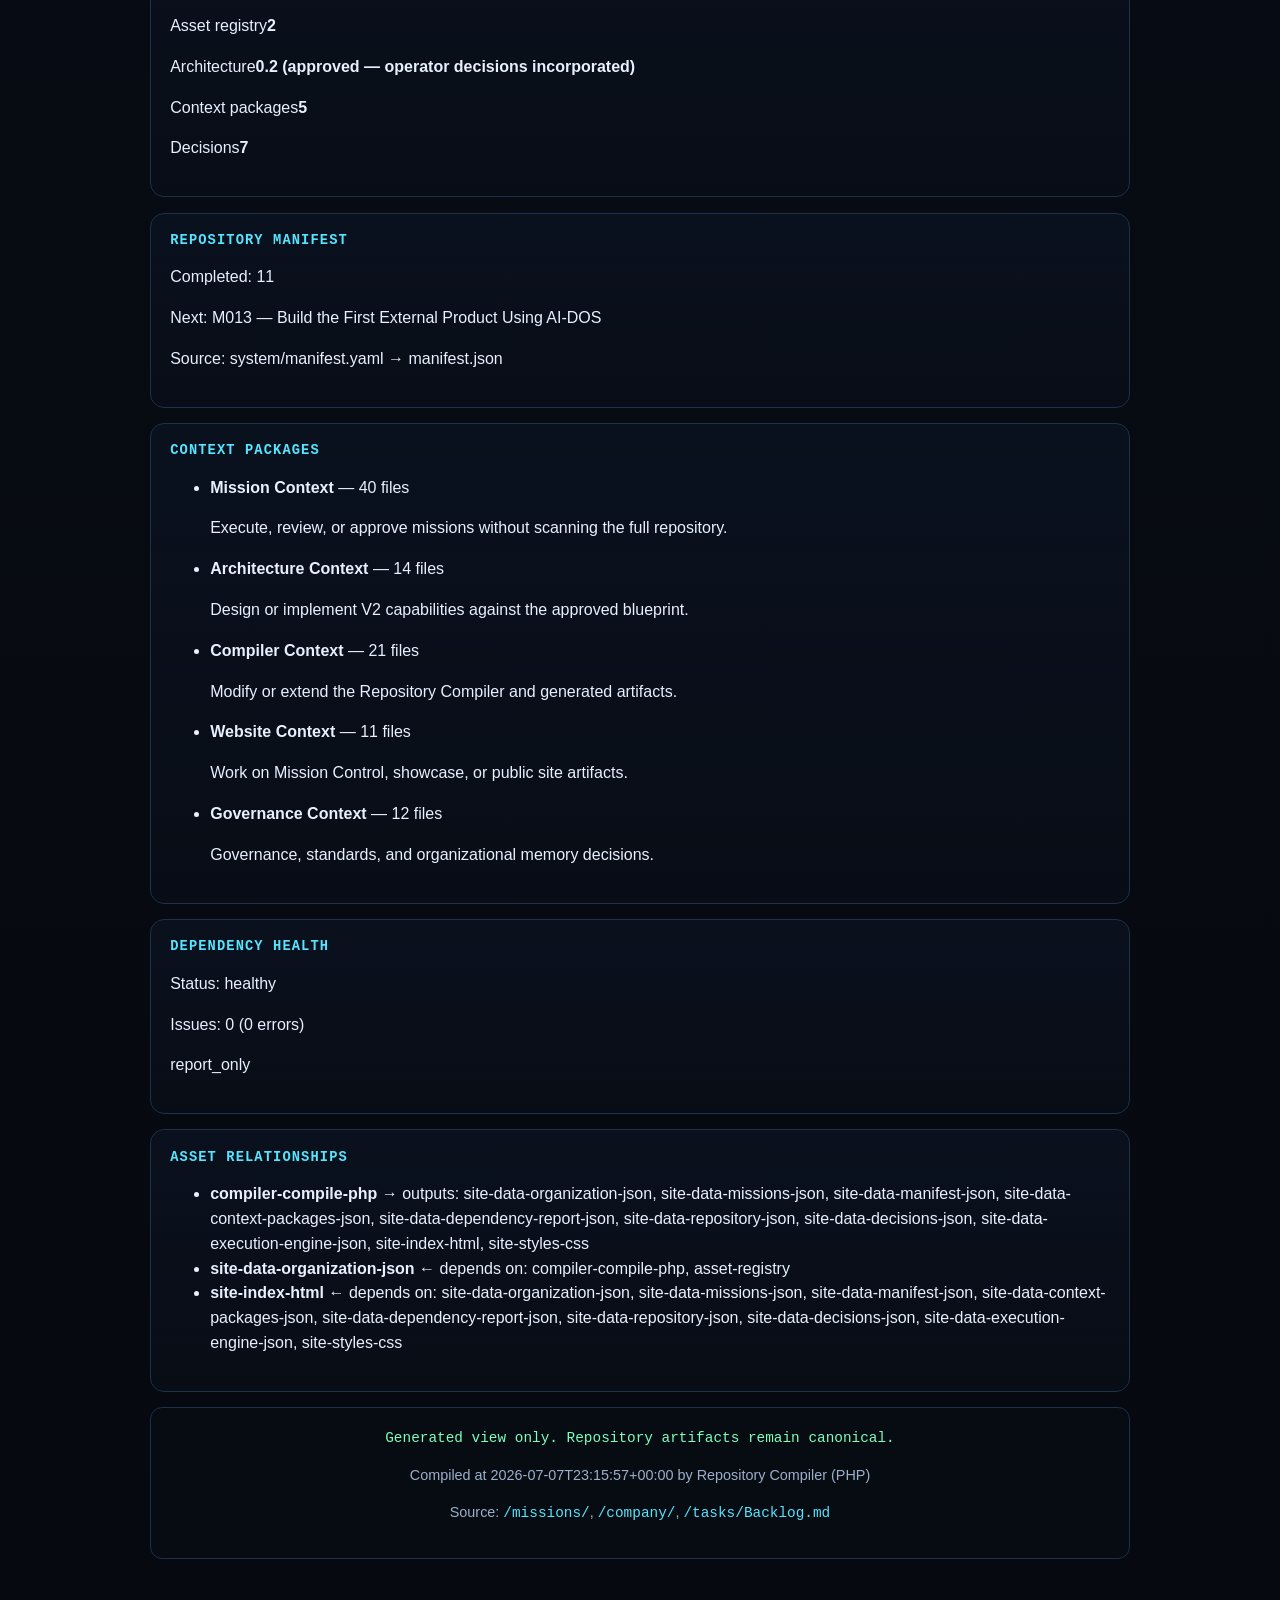
==== commit 28ffd01d: "M012: implement minimal Execution Engine foundation Why: AI-DOS must coordinate real product work fr" ====
--- a/site/index.html
+++ b/site/index.html
@@ -5,7 +5,7 @@
   <meta name="viewport" content="width=device-width, initial-scale=1.0" />
   <title>AI-DOS | Mission Control</title>
   <meta name="description" content="AI-DOS Mission Control — compiled from repository source." />
-  <link rel="stylesheet" href="styles.css?v=mission011" />
+  <link rel="stylesheet" href="styles.css?v=mission012" />
 </head>
 <body>
   <div class="noise" aria-hidden="true"></div>
@@ -70,6 +70,20 @@
       <div class="next-card" id="next-card"></div>
     </section>
 
+    <section class="frame" id="execution-section">
+      <h2>Execution Engine</h2>
+      <p class="lead" id="execution-lead">Plans only — operator approves; workers execute manually.</p>
+      <div class="intel-grid" id="execution-grid"></div>
+      <h3 class="subhead">Worker Roles</h3>
+      <ul class="role-list" id="role-list"></ul>
+      <h3 class="subhead">Execution Flow</h3>
+      <ol class="flow-list" id="execution-flow"></ol>
+      <h3 class="subhead">Latest Execution Plan</h3>
+      <div class="intel-card" id="execution-plan-card"></div>
+      <h3 class="subhead">Build Status</h3>
+      <div class="intel-card" id="build-status-card"></div>
+    </section>
+
     <section class="frame" id="decisions-section">
       <h2>Decision Records</h2>
       <p class="lead">Durable architectural decisions in <code>decisions/</code> — compiled to decisions.json.</p>
@@ -106,7 +120,7 @@
 
   <footer>
     <p class="canonical-line">Generated view only. Repository artifacts remain canonical.</p>
-    <p>Compiled at <span id="compiled-at">2026-07-07 22:15:14 UTC</span> by Repository Compiler (PHP)</p>
+    <p>Compiled at <span id="compiled-at">2026-07-07 23:15:57 UTC</span> by Repository Compiler (PHP)</p>
     <p>Source: <code>/missions/</code>, <code>/company/</code>, <code>/tasks/Backlog.md</code></p>
   </footer>
 
@@ -140,7 +154,8 @@
         'data/context-packages.json',
         'data/dependency-report.json',
         'data/repository.json',
-        'data/decisions.json'
+        'data/decisions.json',
+        'data/execution-engine.json'
       ];
 
       const responses = await Promise.all(endpoints.map((e) => fetch(e)));
@@ -156,16 +171,15 @@
       const contextPkgs = responses[3].ok ? await responses[3].json() : null;
       const depReport = responses[4].ok ? await responses[4].json() : null;
       const repository = responses[5].ok ? await responses[5].json() : null;
-
-      const repository = responses[5].ok ? await responses[5].json() : null;
       const decisions = responses[6].ok ? await responses[6].json() : null;
+      const execution = responses[7].ok ? await responses[7].json() : null;
 
       const stack = document.getElementById('arch-stack');
       const layers = [
         { name: 'Repository', detail: 'Git on main — canonical source of truth', status: 'active' },
         { name: 'Knowledge', detail: 'Missions, decisions, commits, company docs', status: 'active' },
         { name: 'Intelligence', detail: 'Manifest, lookup, context packages, validation', status: 'active' },
-        { name: 'Execution', detail: 'Mission decomposition, routing, tracking — foundation only', status: 'planned' },
+        { name: 'Execution', detail: 'Mission plans, roles, context routing — no auto-run', status: 'active' },
         { name: 'Compilation', detail: 'PHP Repository Compiler → site/', status: 'active' },
         { name: 'Operator', detail: 'Mission Control — merge-based approval', status: 'active' }
       ];
@@ -267,6 +281,73 @@
         nextCard.appendChild(el('p', 'next-source', 'Source: ' + (org.next_mission.source || 'tasks/Backlog.md')));
       } else {
         nextCard.appendChild(el('p', null, 'No next mission declared in Backlog.md'));
+      }
+
+      if (execution) {
+        const eGrid = document.getElementById('execution-grid');
+        const addExec = (label, value) => {
+          const row = el('p');
+          row.appendChild(el('span', null, label));
+          row.appendChild(el('strong', null, value));
+          eGrid.appendChild(row);
+        };
+        addExec('Status', execution.status || 'unknown');
+        addExec('Capabilities', String((execution.capabilities || []).length));
+        addExec('Work unit types', String((execution.work_unit_types || []).length));
+        addExec('Execution plans', String(execution.execution_plans?.plan_count ?? 0));
+        if (execution.routing_guide?.cursor) {
+          addExec('Cursor', (execution.routing_guide.cursor.operator_note || 'implementation'));
+        }
+        if (execution.routing_guide?.claude_code) {
+          addExec('Claude Code', (execution.routing_guide.claude_code.operator_note || 'architecture'));
+        }
+
+        const roleList = document.getElementById('role-list');
+        (execution.worker_roles?.roles || []).forEach((role) => {
+          const li = el('li');
+          li.appendChild(el('strong', null, role.name || role.id));
+          const tools = (role.practical_tools || []).map((t) => t.id).join(', ');
+          li.appendChild(document.createTextNode(' — ' + (role.capabilities || []).slice(0, 2).join(', ') + (tools ? ' [' + tools + ']' : '')));
+          roleList.appendChild(li);
+        });
+
+        const flowList = document.getElementById('execution-flow');
+        (execution.execution_flow || []).forEach((step) => {
+          const li = el('li');
+          li.appendChild(el('strong', null, (step.step || '') + '. ' + (step.name || '')));
+          li.appendChild(document.createTextNode(' — ' + (step.actor || step.output || '')));
+          flowList.appendChild(li);
+        });
+
+        const planCard = document.getElementById('execution-plan-card');
+        const plan = execution.latest_execution_plan;
+        if (plan) {
+          planCard.appendChild(el('p', null, plan.title || plan.id));
+          planCard.appendChild(el('p', 'muted', 'Status: ' + (plan.status || 'unknown') + ' · ' + (plan.work_units || []).length + ' work units'));
+          if (plan.routing_summary) {
+            const cc = (plan.routing_summary.claude_code?.units || []).length;
+            const cu = (plan.routing_summary.cursor?.units || []).length;
+            planCard.appendChild(el('p', null, 'Routing: Claude Code ' + cc + ' units · Cursor ' + cu + ' units'));
+          }
+          if (plan.source_path) {
+            planCard.appendChild(el('p', 'muted', 'Source: ' + plan.source_path));
+          }
+        } else {
+          planCard.appendChild(el('p', 'muted', 'No execution plan in repository.'));
+        }
+
+        const buildCard = document.getElementById('build-status-card');
+        const bs = execution.build_status || {};
+        buildCard.appendChild(el('p', null, 'Engine: ' + (bs.execution_engine || 'unknown')));
+        buildCard.appendChild(el('p', null, 'Autonomous execution: ' + (bs.autonomous_execution ? 'yes' : 'no')));
+        buildCard.appendChild(el('p', null, 'Multi-agent history: ' + (bs.multi_agent_execution_occurred ? 'yes' : 'no')));
+        if (execution.next_product_mission) {
+          const npm = execution.next_product_mission;
+          buildCard.appendChild(el('p', null, 'Next product mission: M' + (npm.mission_id || '?') + ' — ' + (npm.title || '')));
+        }
+        if (bs.note) {
+          buildCard.appendChild(el('p', 'muted', bs.note));
+        }
       }
 
       if (decisions && decisions.decisions) {
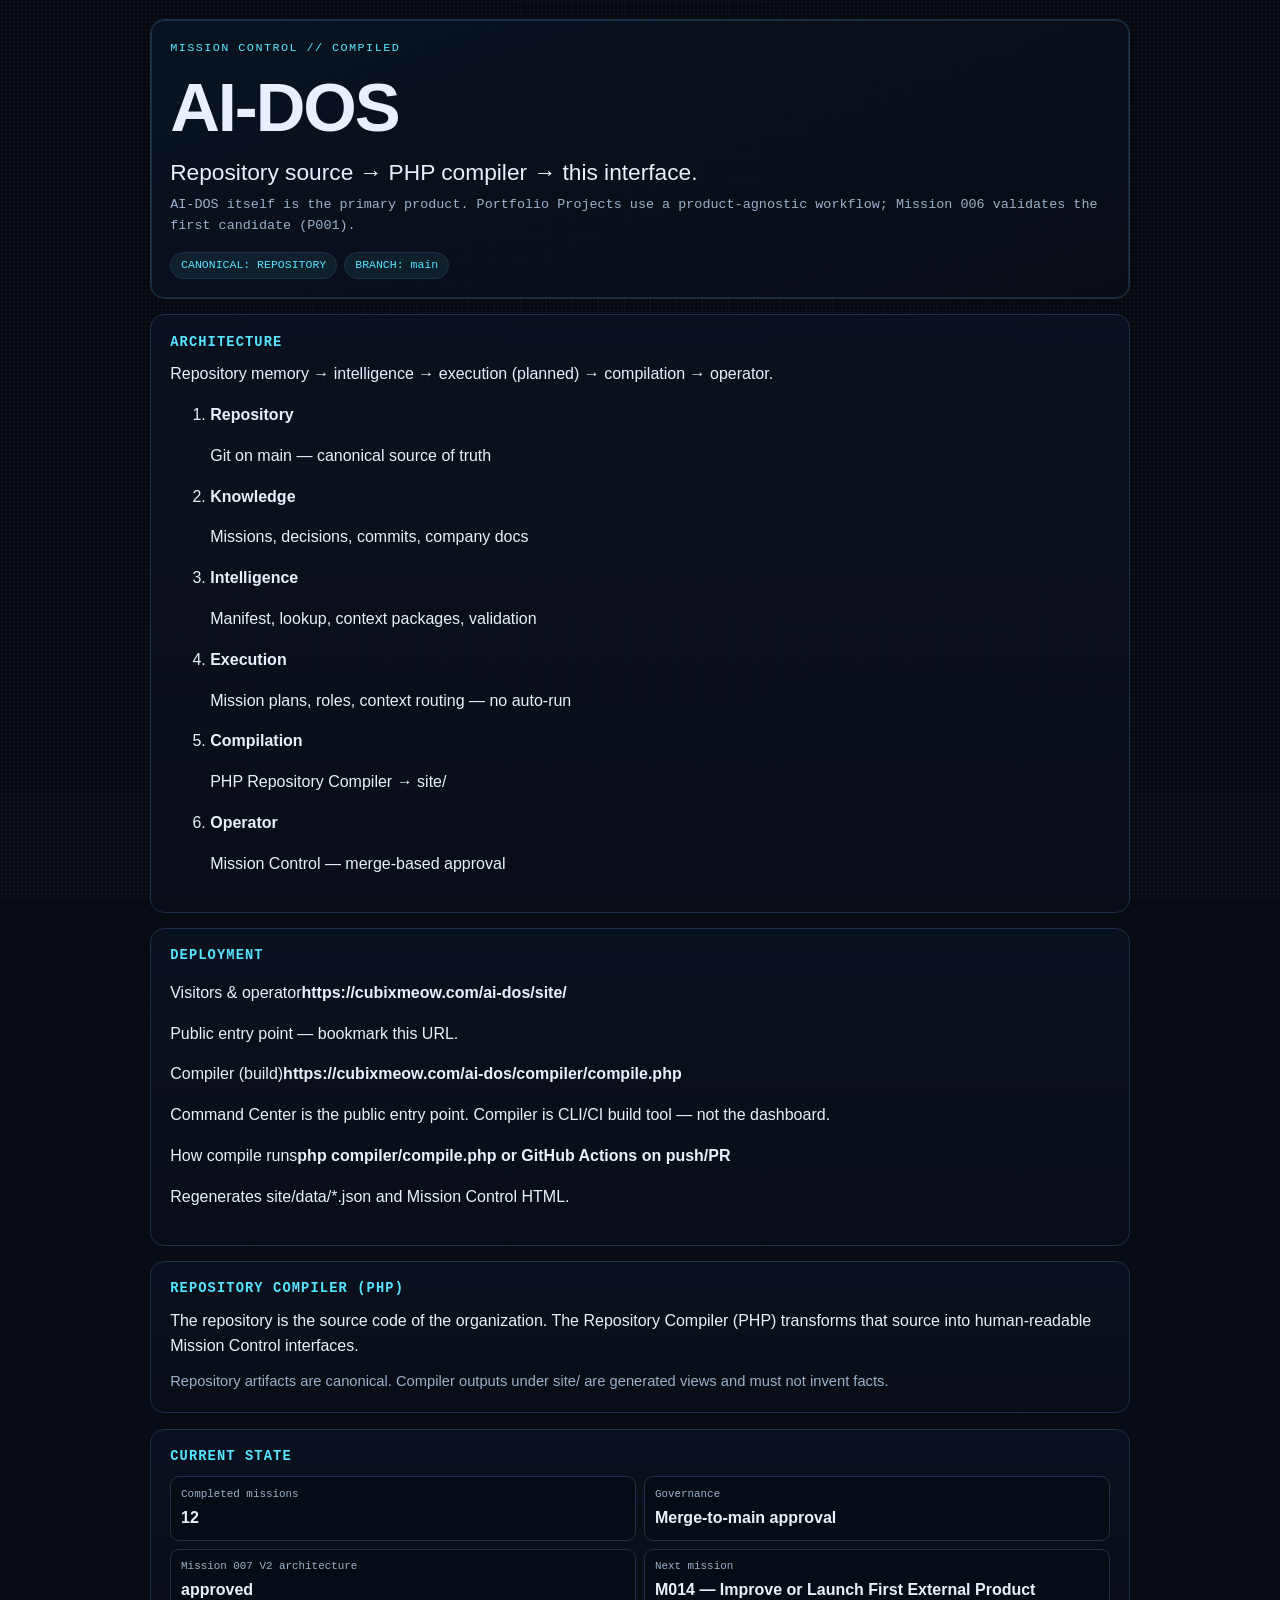
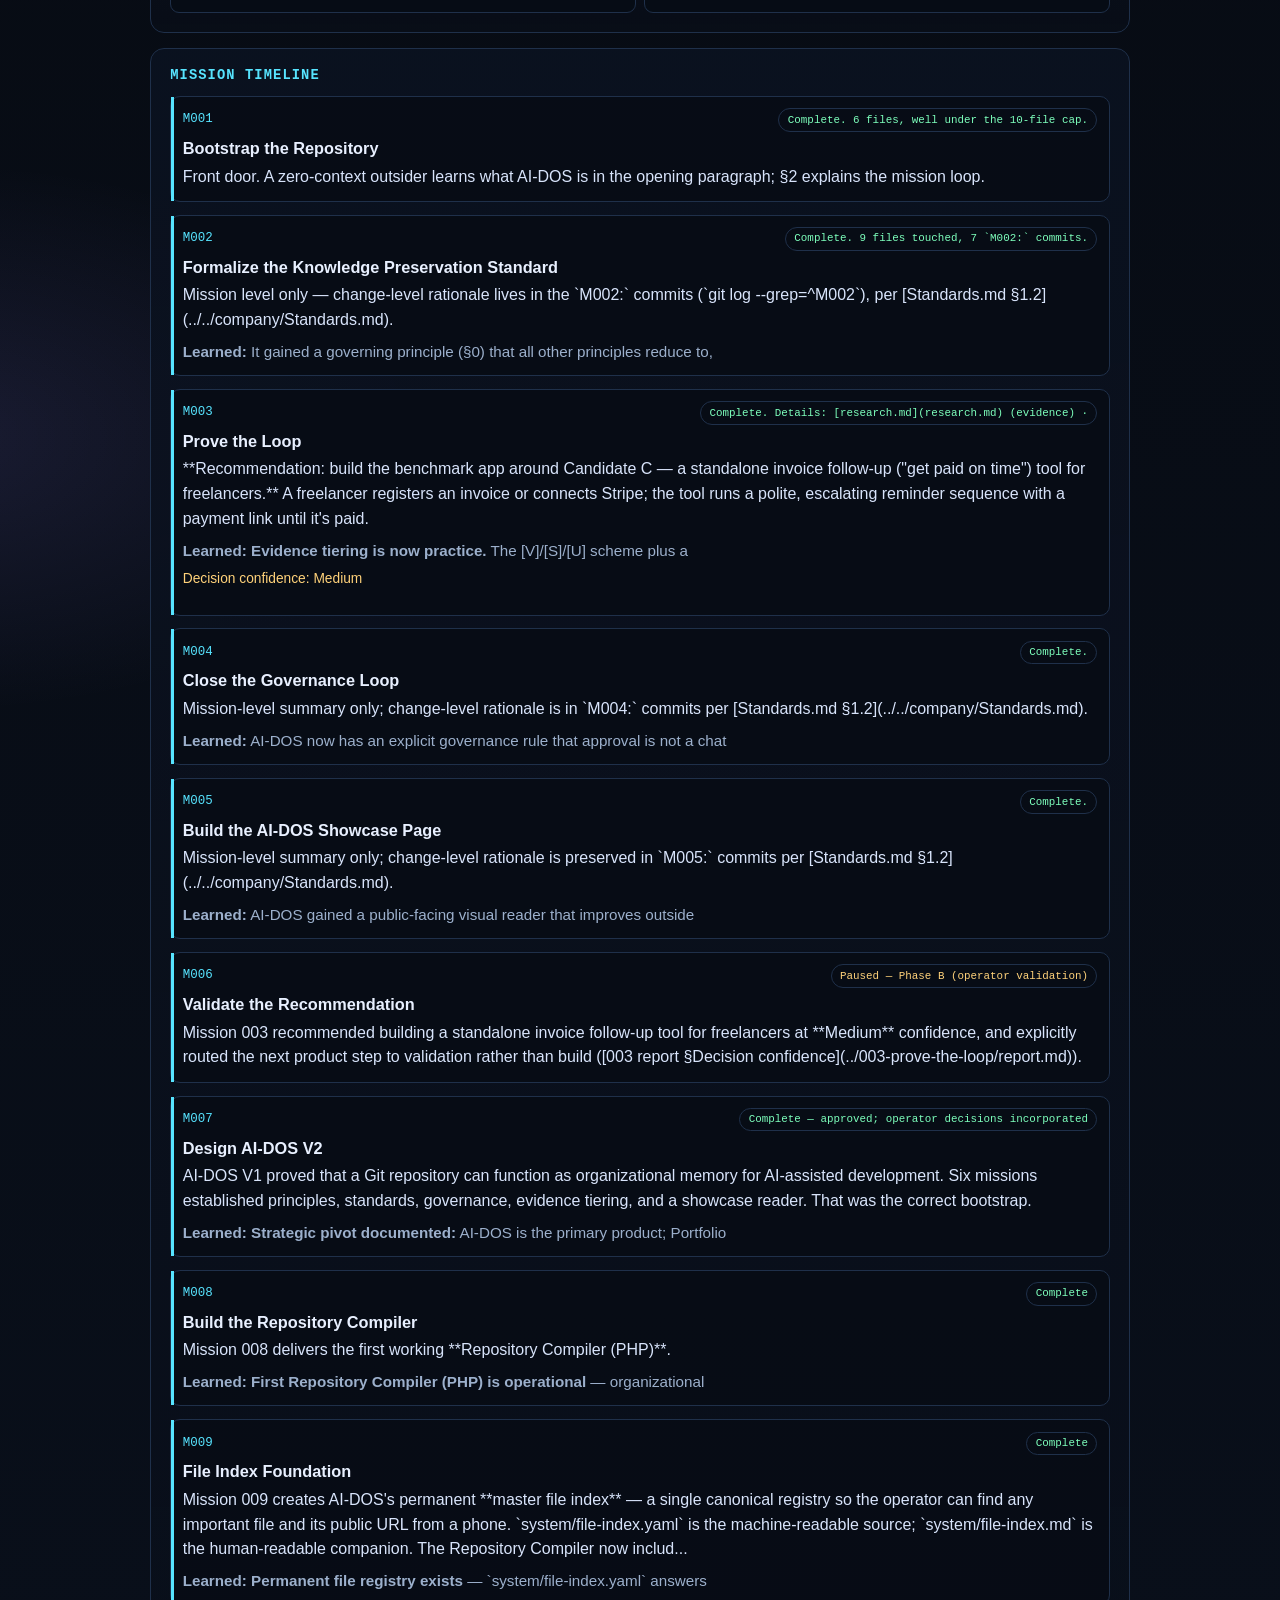
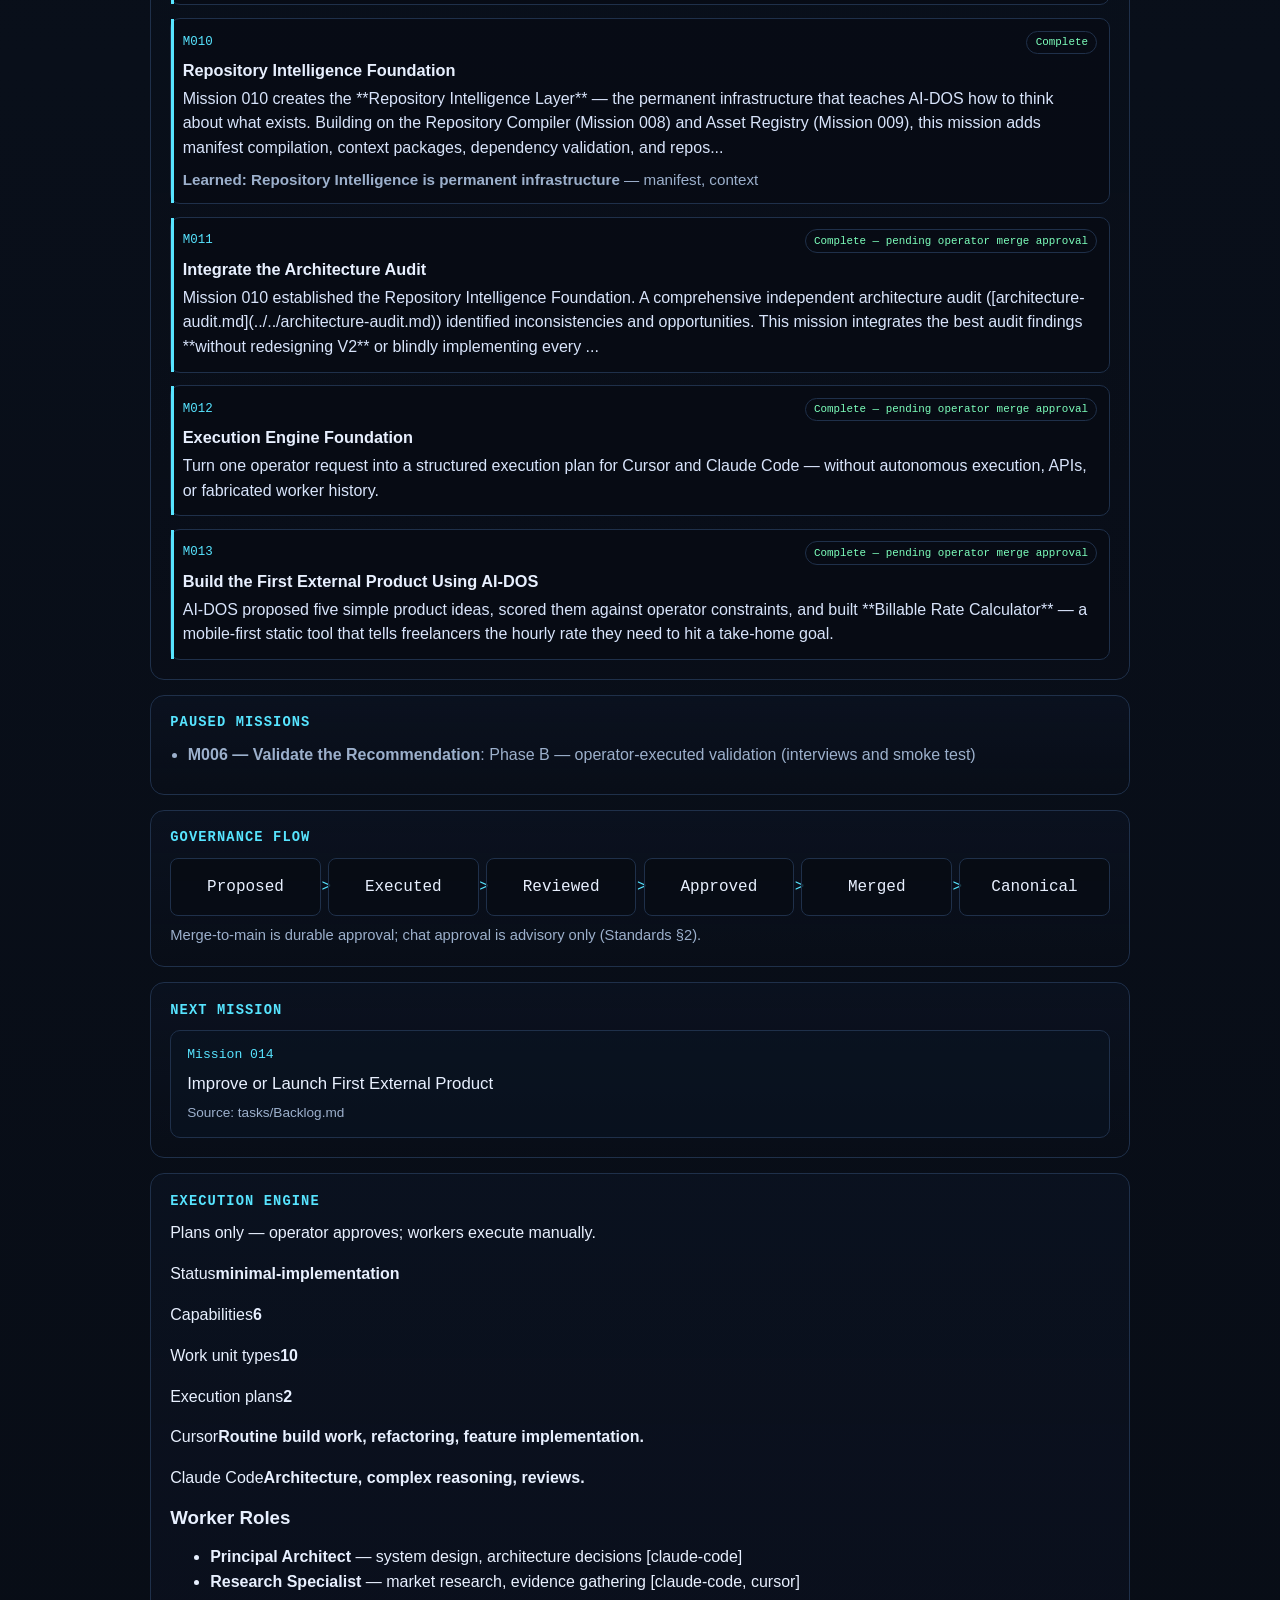
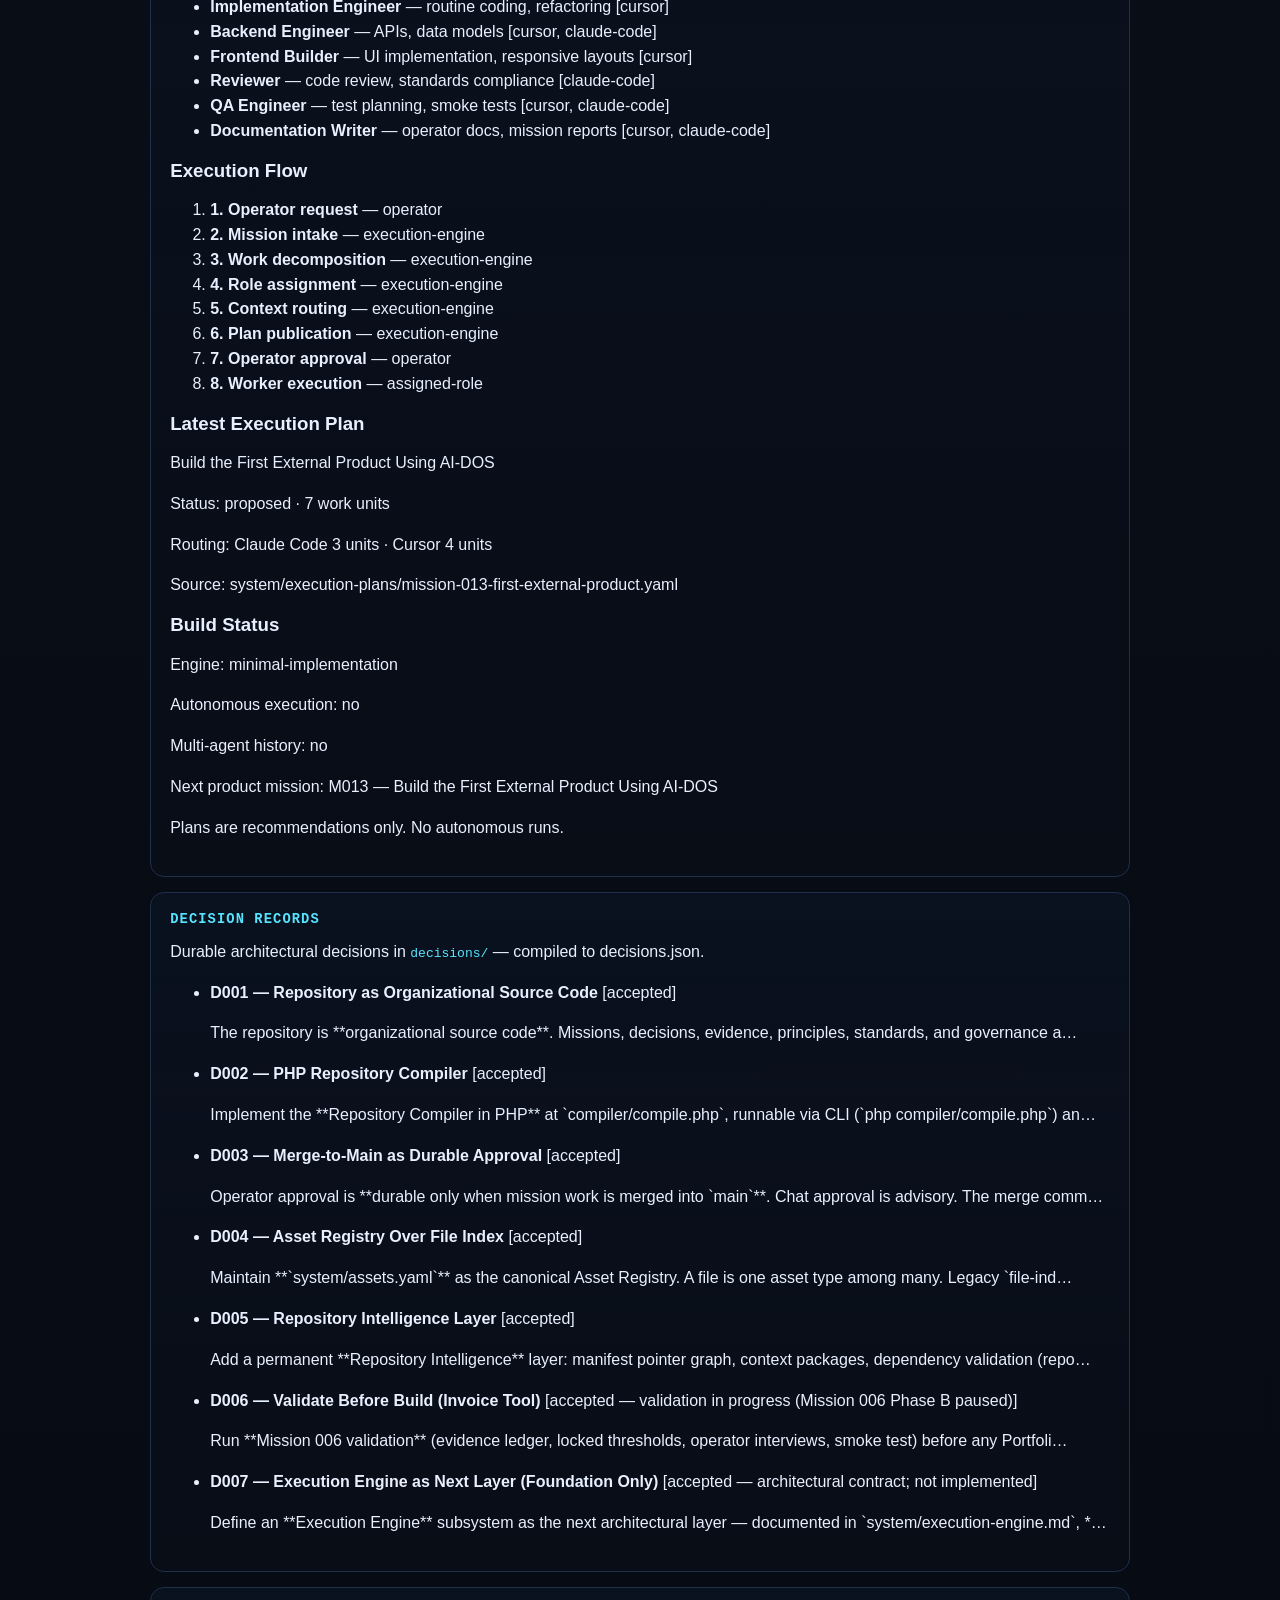
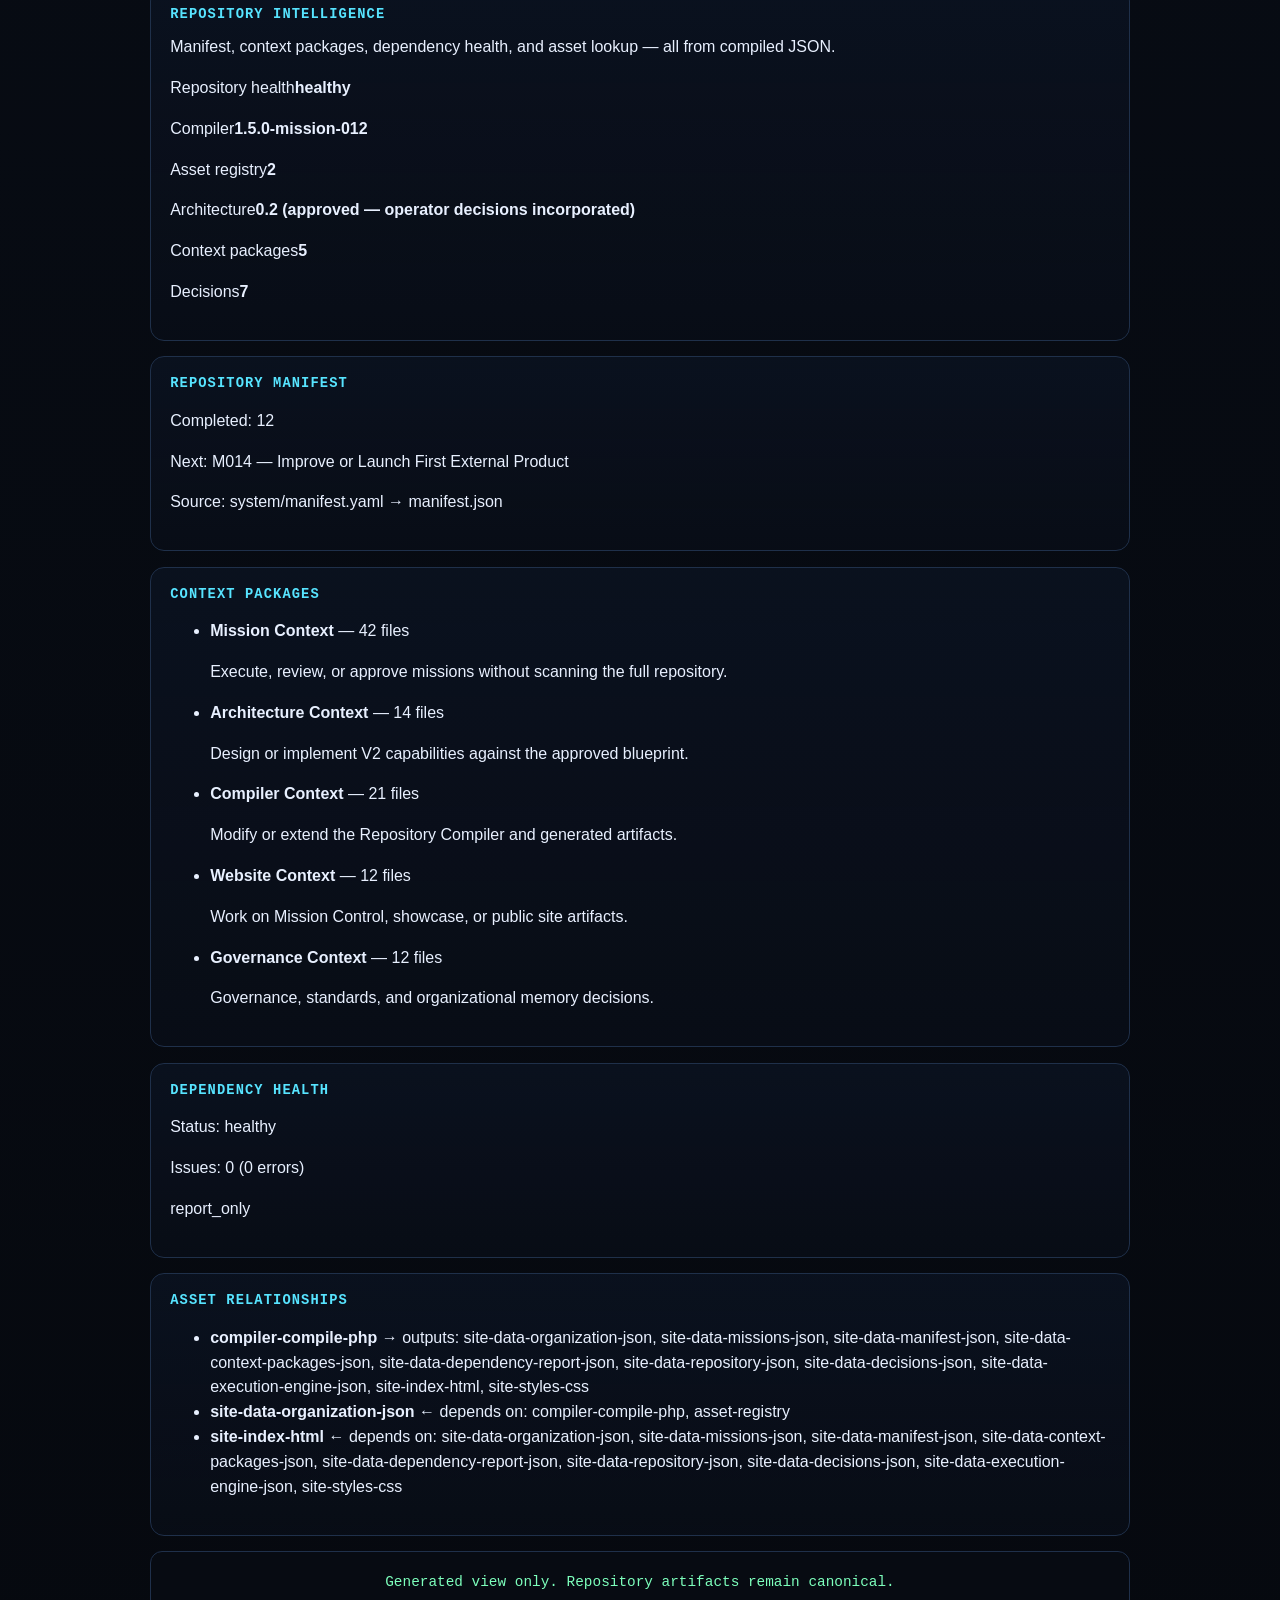
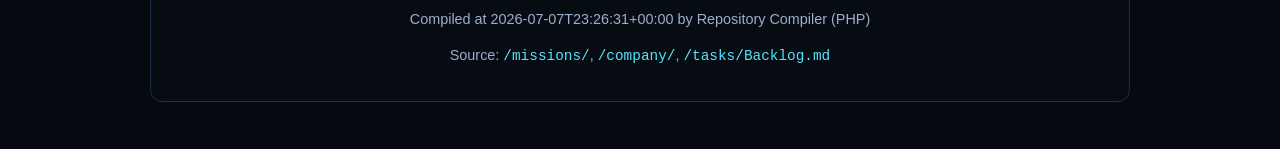
==== commit 95b9d68f: "M013: ship Billable Rate Calculator — first external product Why: AI-DOS must prove it can build out" ====
--- a/site/index.html
+++ b/site/index.html
@@ -120,7 +120,7 @@
 
   <footer>
     <p class="canonical-line">Generated view only. Repository artifacts remain canonical.</p>
-    <p>Compiled at <span id="compiled-at">2026-07-07 23:15:57 UTC</span> by Repository Compiler (PHP)</p>
+    <p>Compiled at <span id="compiled-at">2026-07-07 23:26:31 UTC</span> by Repository Compiler (PHP)</p>
     <p>Source: <code>/missions/</code>, <code>/company/</code>, <code>/tasks/Backlog.md</code></p>
   </footer>
 
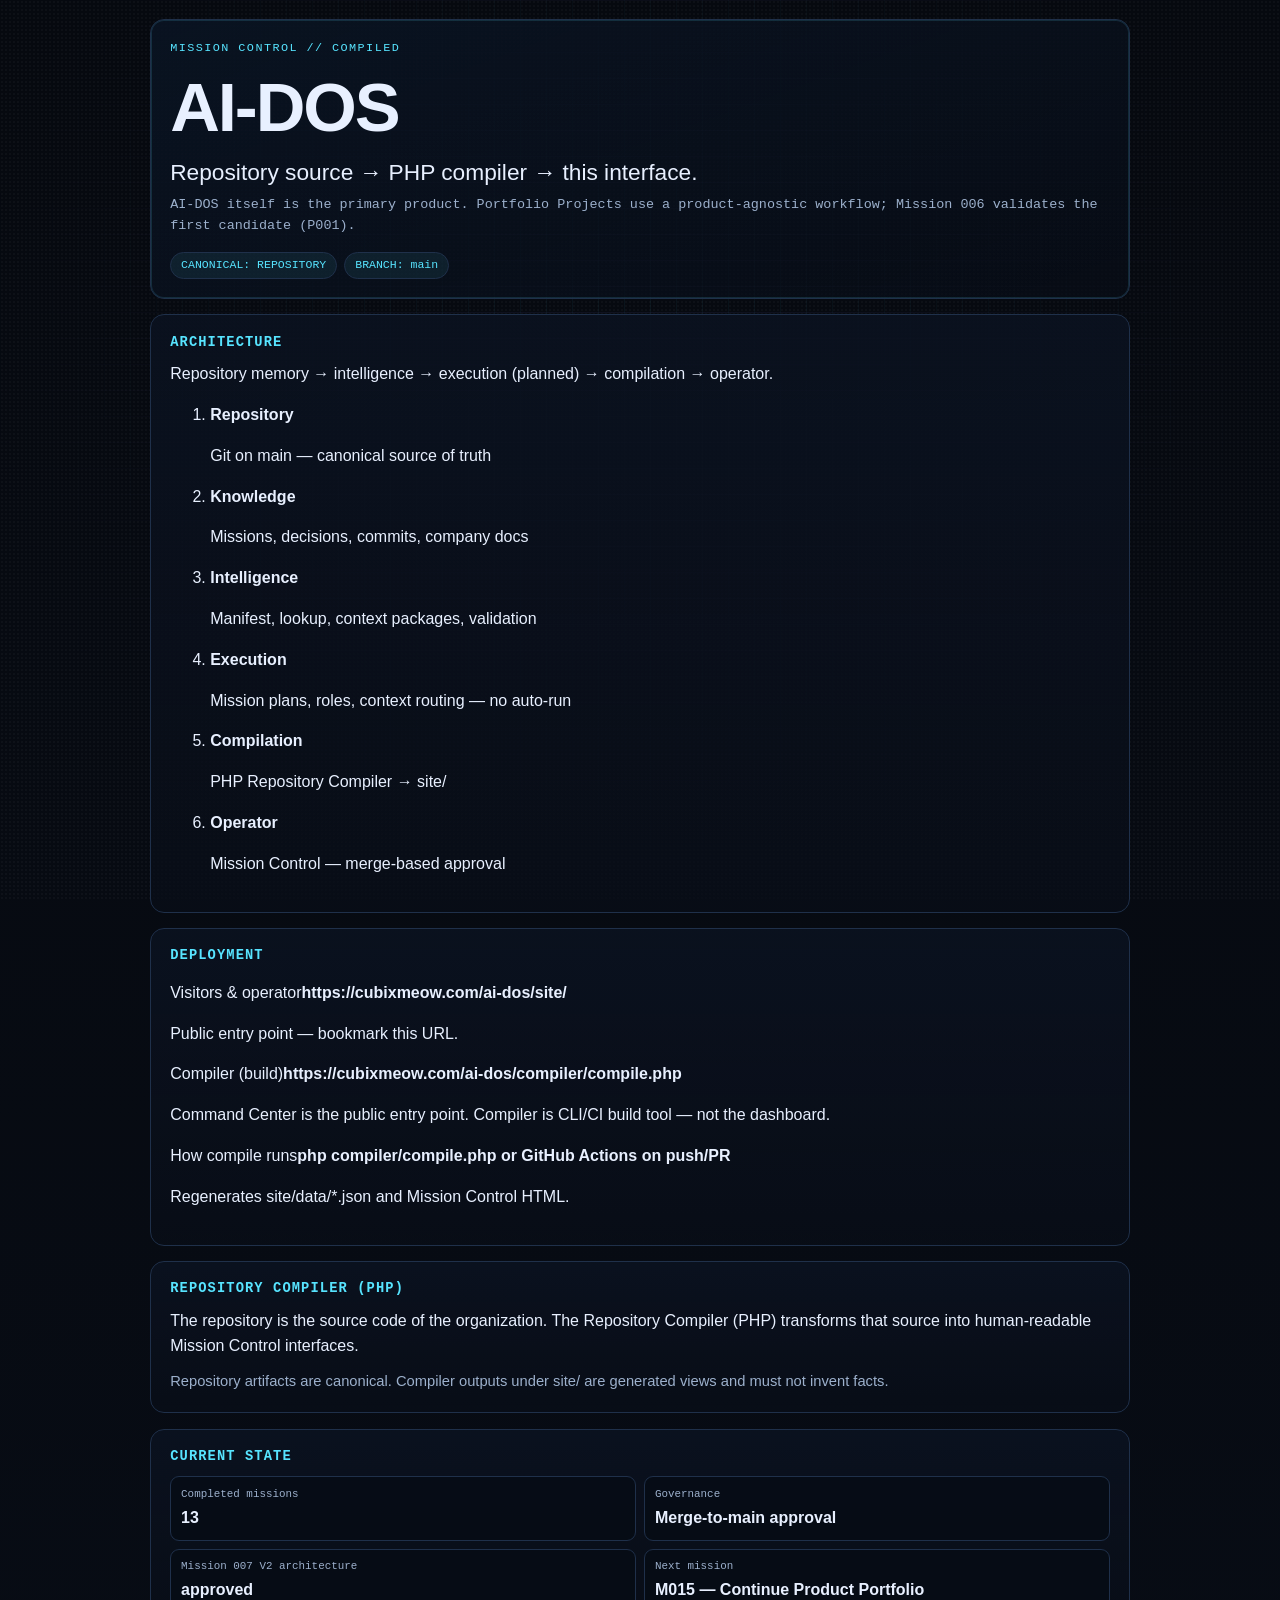
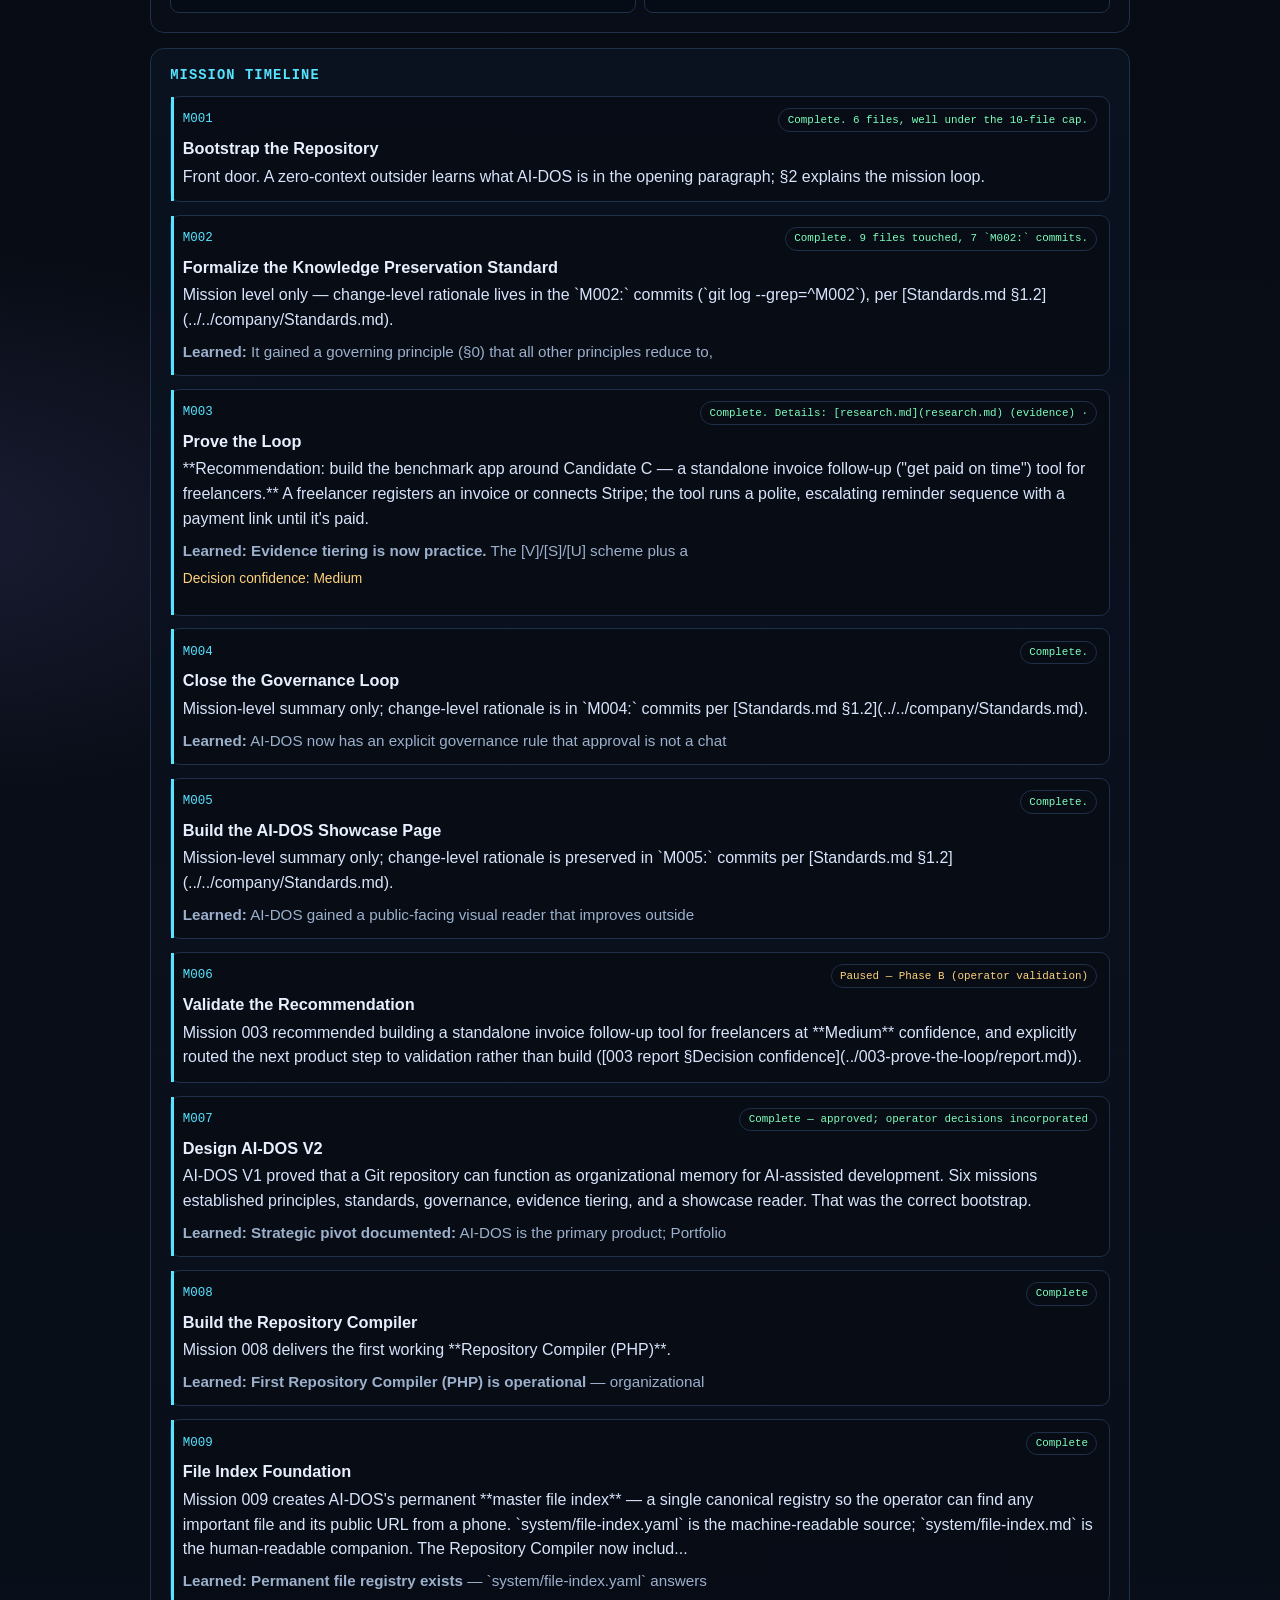
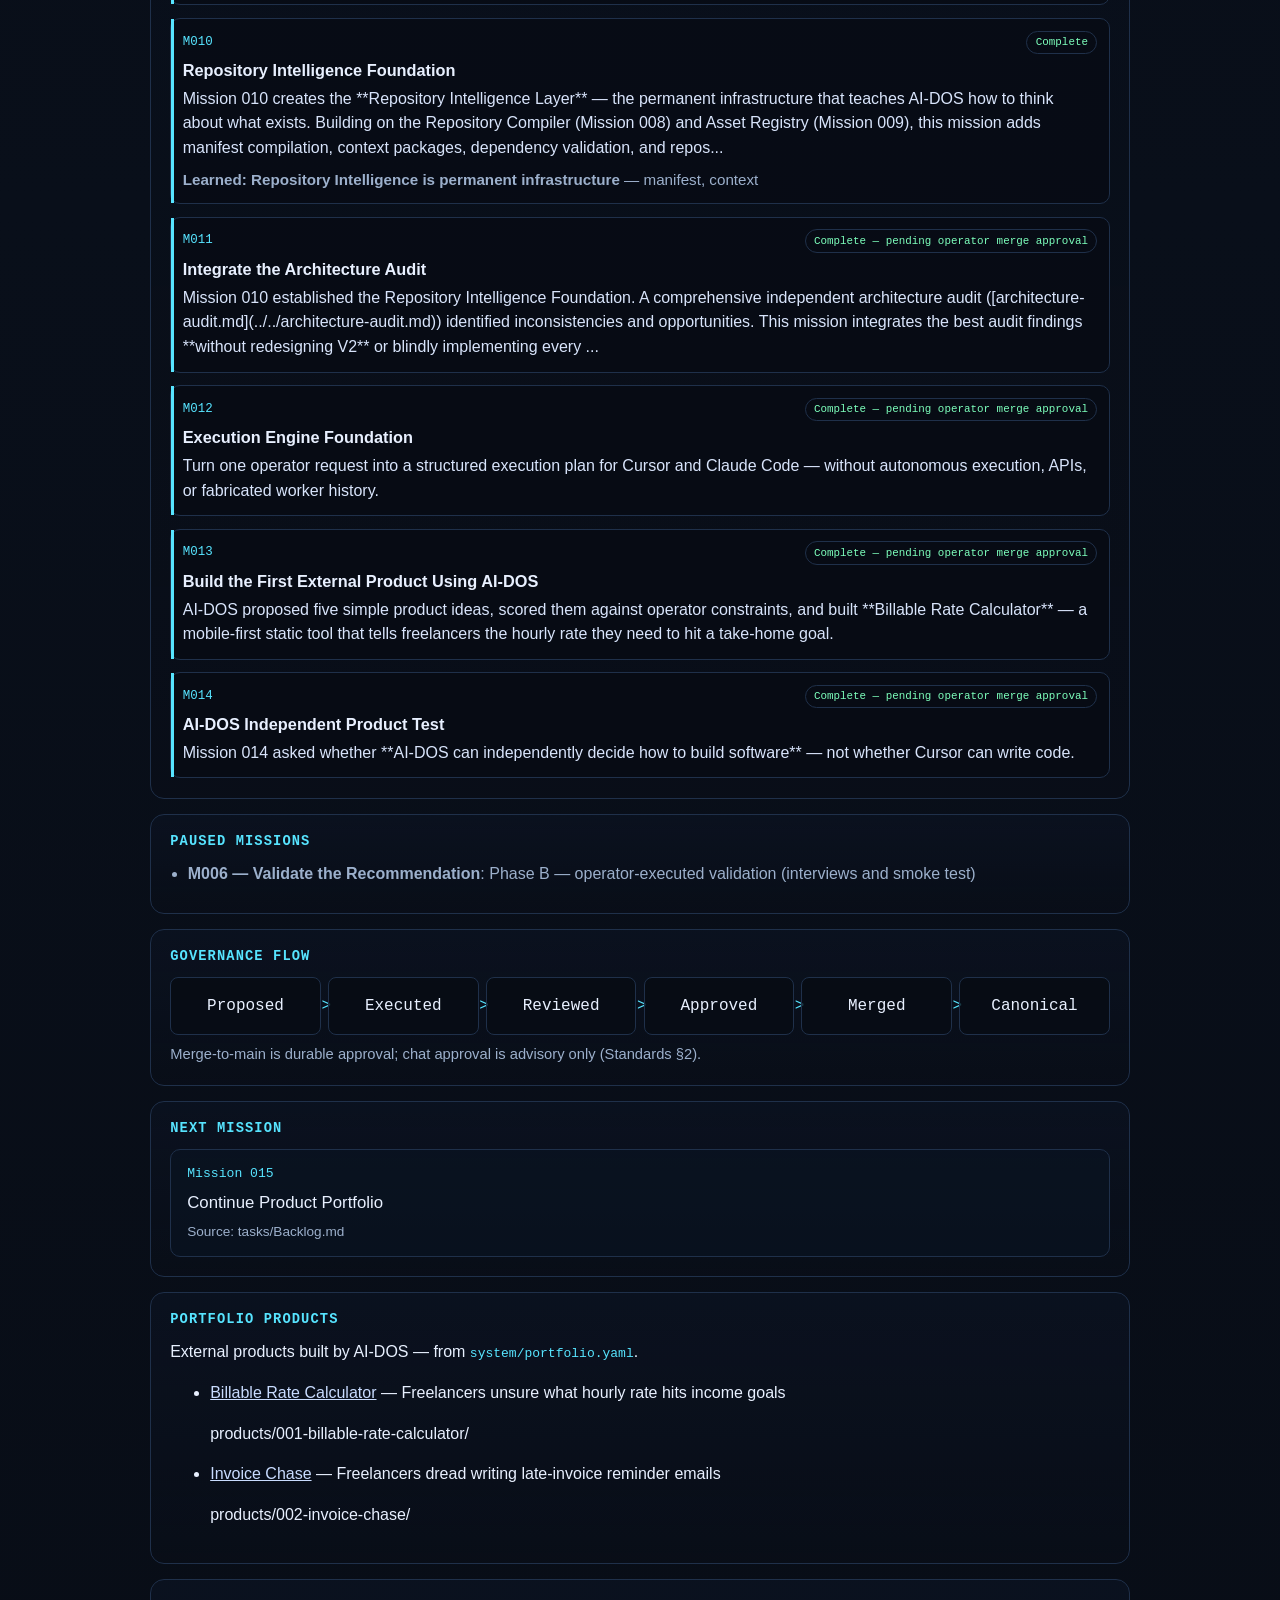
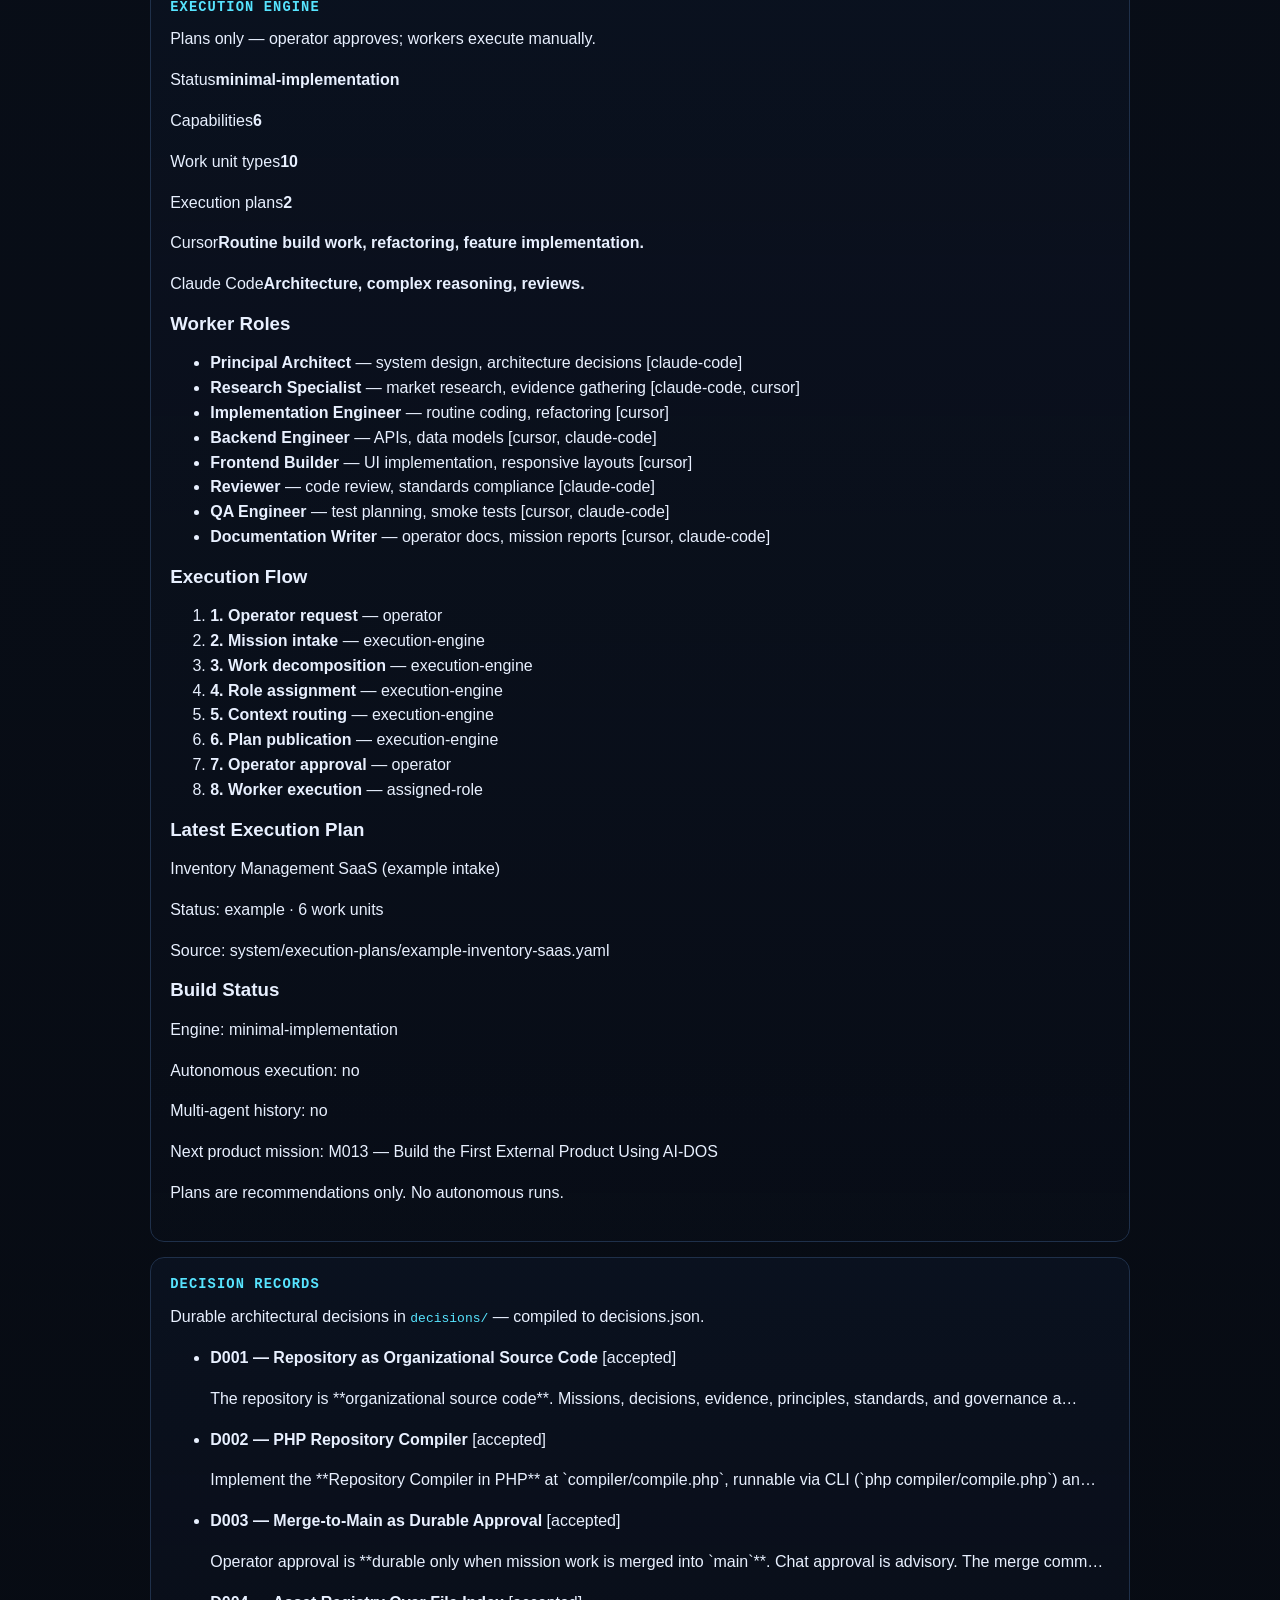
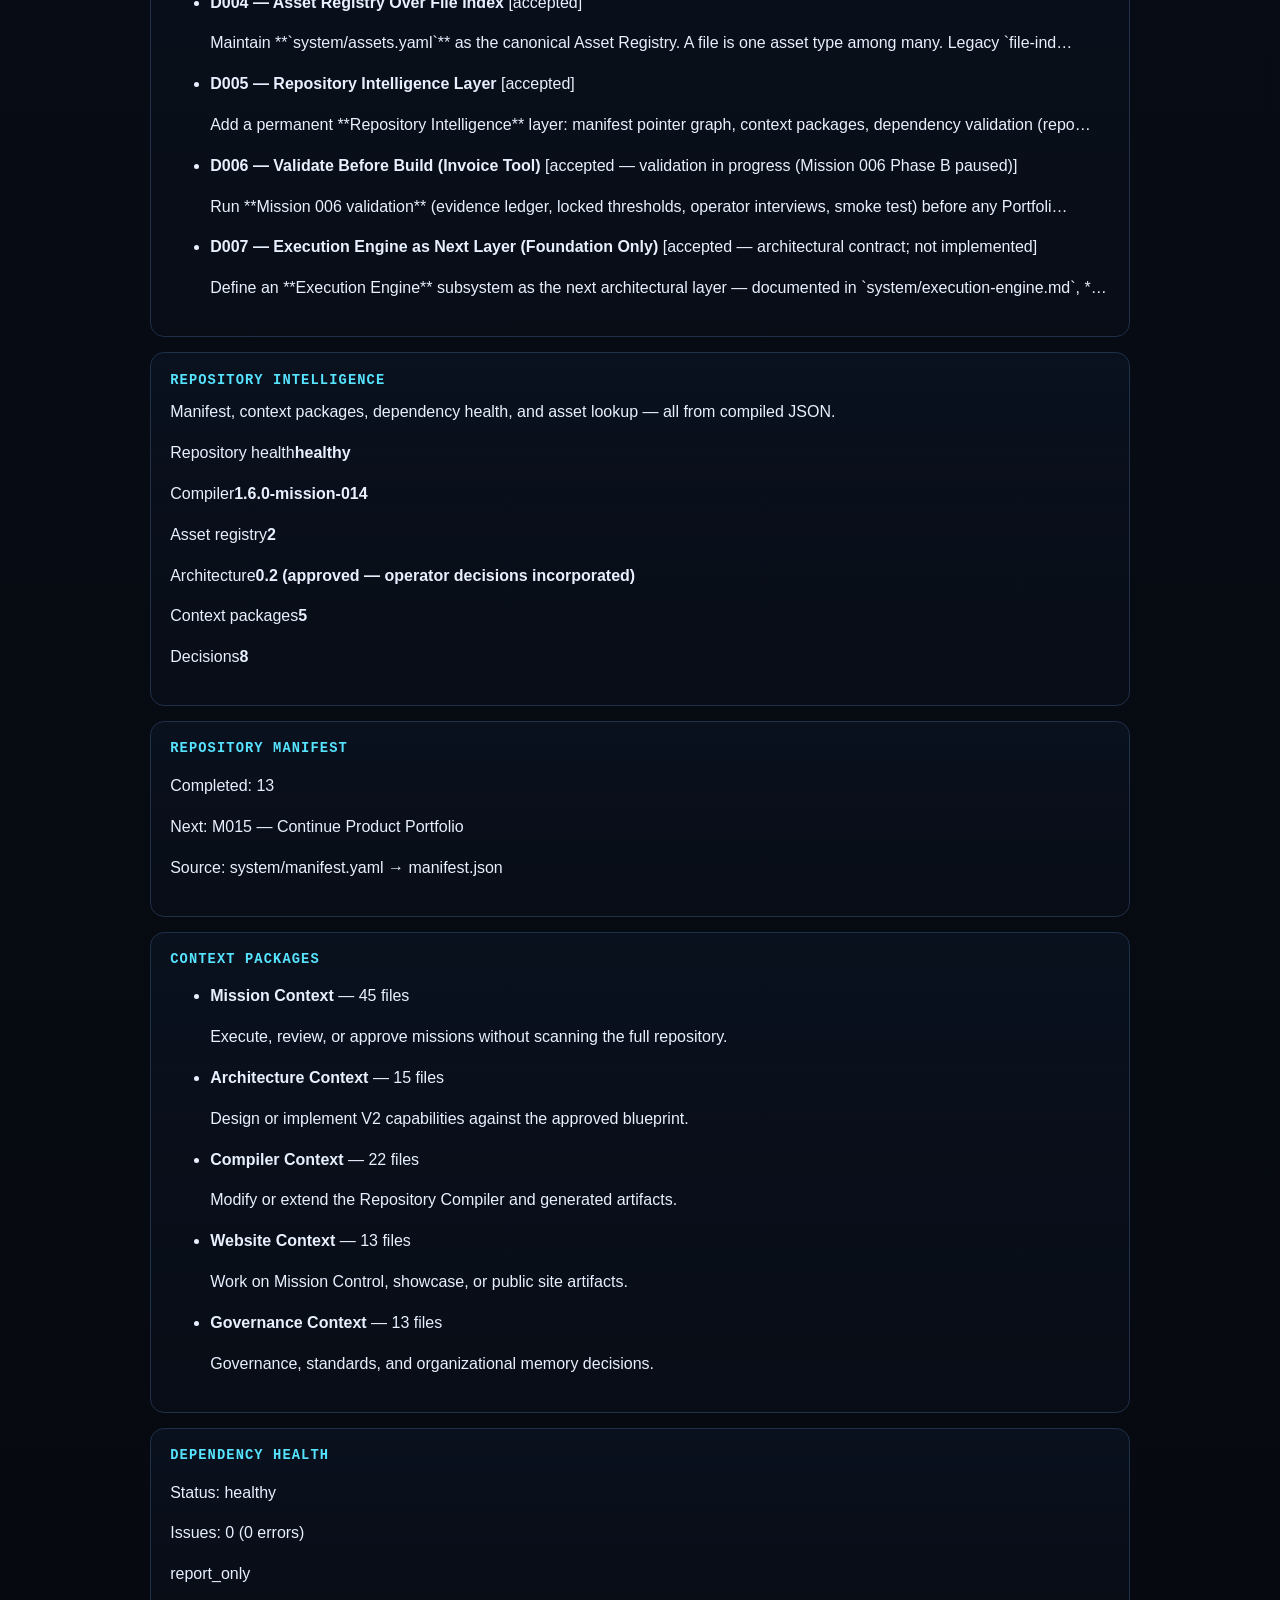
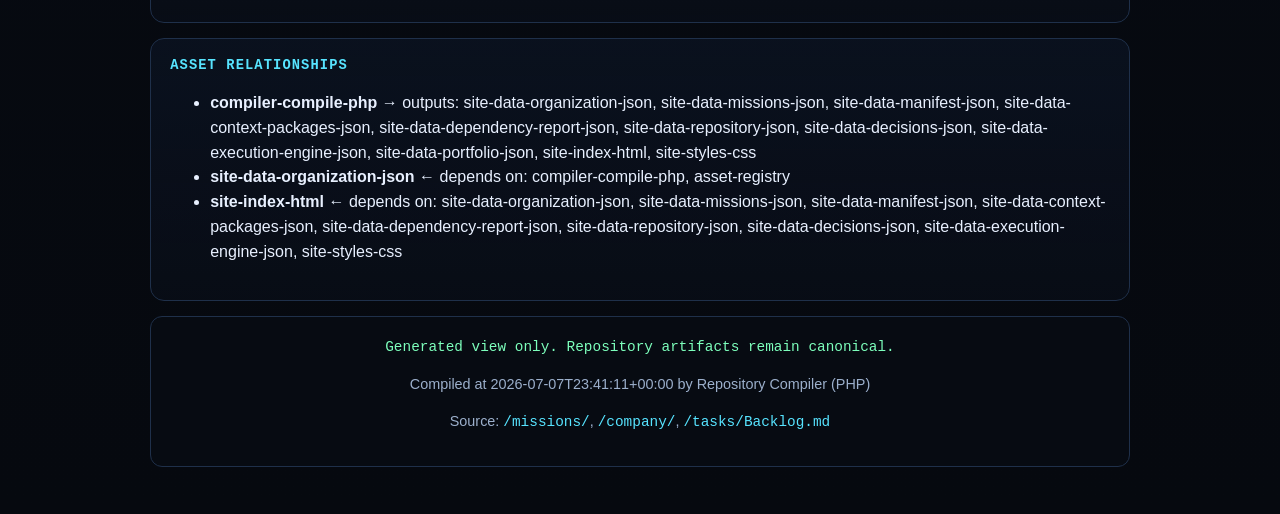
==== commit 79cdcbf0: "M014: autonomous product test — Invoice Chase (P002) Why: Mission 014 tests whether AI-DOS can indep" ====
--- a/site/index.html
+++ b/site/index.html
@@ -5,7 +5,7 @@
   <meta name="viewport" content="width=device-width, initial-scale=1.0" />
   <title>AI-DOS | Mission Control</title>
   <meta name="description" content="AI-DOS Mission Control — compiled from repository source." />
-  <link rel="stylesheet" href="styles.css?v=mission012" />
+  <link rel="stylesheet" href="styles.css?v=mission014" />
 </head>
 <body>
   <div class="noise" aria-hidden="true"></div>
@@ -68,6 +68,12 @@
     <section class="frame" id="next-section">
       <h2>Next Mission</h2>
       <div class="next-card" id="next-card"></div>
+    </section>
+
+    <section class="frame" id="portfolio-section">
+      <h2>Portfolio Products</h2>
+      <p class="lead">External products built by AI-DOS — from <code>system/portfolio.yaml</code>.</p>
+      <ul class="portfolio-list" id="portfolio-list"></ul>
     </section>
 
     <section class="frame" id="execution-section">
@@ -120,7 +126,7 @@
 
   <footer>
     <p class="canonical-line">Generated view only. Repository artifacts remain canonical.</p>
-    <p>Compiled at <span id="compiled-at">2026-07-07 23:26:31 UTC</span> by Repository Compiler (PHP)</p>
+    <p>Compiled at <span id="compiled-at">2026-07-07 23:41:11 UTC</span> by Repository Compiler (PHP)</p>
     <p>Source: <code>/missions/</code>, <code>/company/</code>, <code>/tasks/Backlog.md</code></p>
   </footer>
 
@@ -155,7 +161,8 @@
         'data/dependency-report.json',
         'data/repository.json',
         'data/decisions.json',
-        'data/execution-engine.json'
+        'data/execution-engine.json',
+        'data/portfolio.json'
       ];
 
       const responses = await Promise.all(endpoints.map((e) => fetch(e)));
@@ -173,6 +180,7 @@
       const repository = responses[5].ok ? await responses[5].json() : null;
       const decisions = responses[6].ok ? await responses[6].json() : null;
       const execution = responses[7].ok ? await responses[7].json() : null;
+      const portfolio = responses[8].ok ? await responses[8].json() : null;
 
       const stack = document.getElementById('arch-stack');
       const layers = [
@@ -283,6 +291,25 @@
         nextCard.appendChild(el('p', null, 'No next mission declared in Backlog.md'));
       }
 
+      if (portfolio && portfolio.projects) {
+        const pList = document.getElementById('portfolio-list');
+        portfolio.projects.forEach((proj) => {
+          const li = el('li');
+          const link = el('a', null, proj.name || proj.id);
+          if (proj.public_url) {
+            link.href = proj.public_url;
+            link.target = '_blank';
+            link.rel = 'noopener';
+          }
+          li.appendChild(link);
+          li.appendChild(document.createTextNode(' — ' + (proj.problem || proj.status || '')));
+          if (proj.path) {
+            li.appendChild(el('p', 'muted', proj.path));
+          }
+          pList.appendChild(li);
+        });
+      }
+
       if (execution) {
         const eGrid = document.getElementById('execution-grid');
         const addExec = (label, value) => {
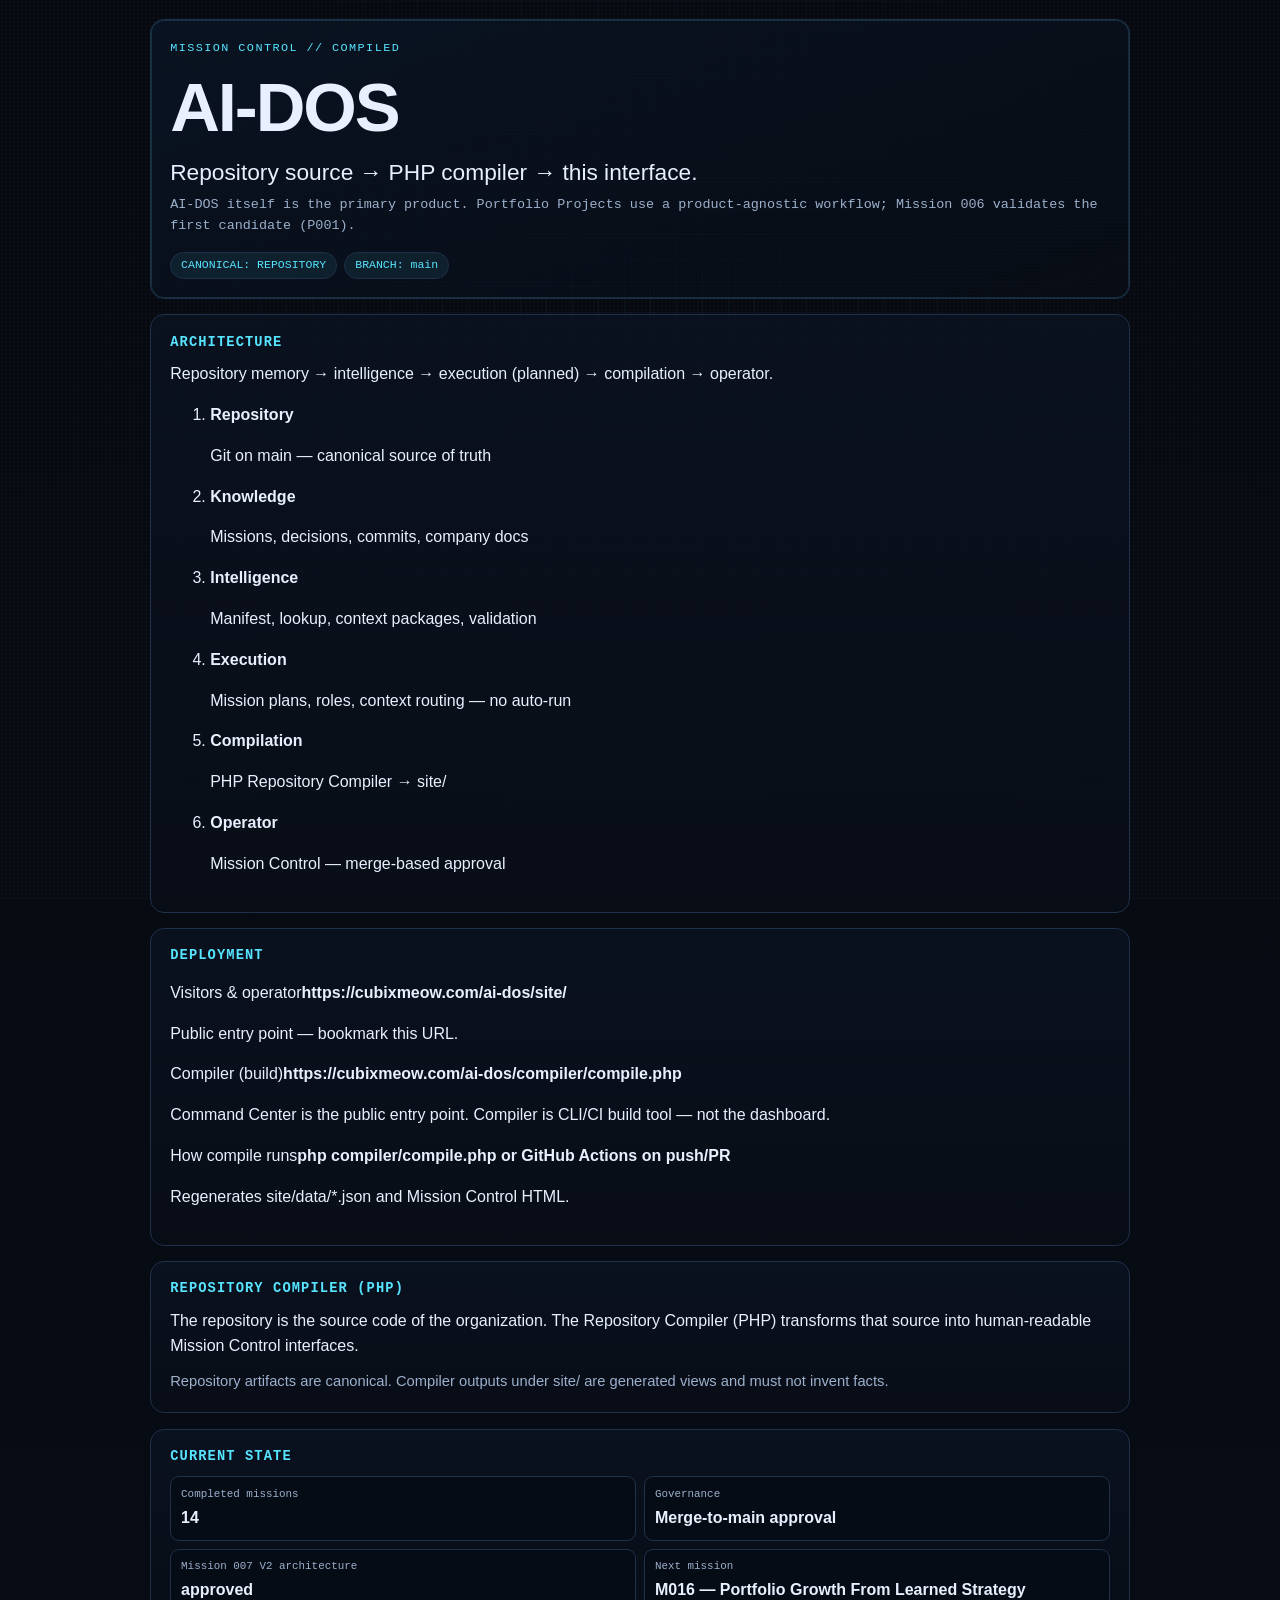
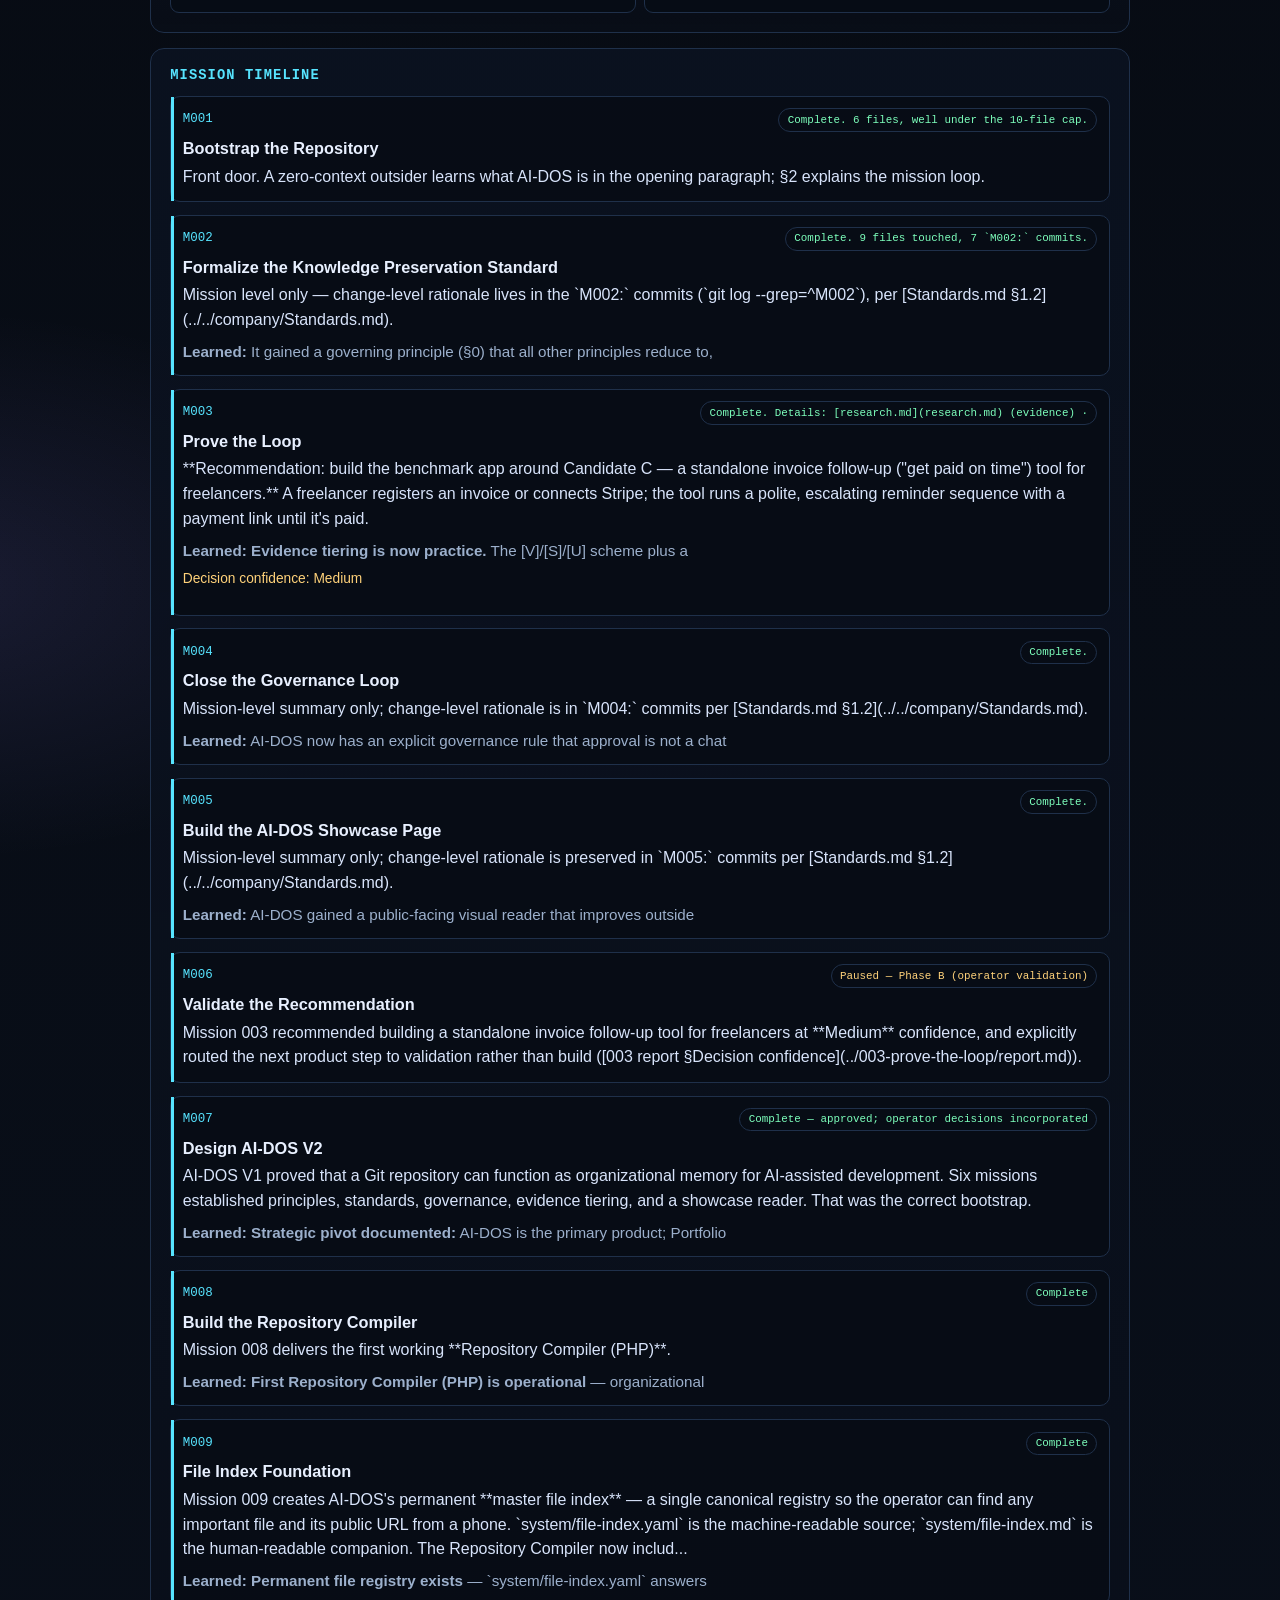
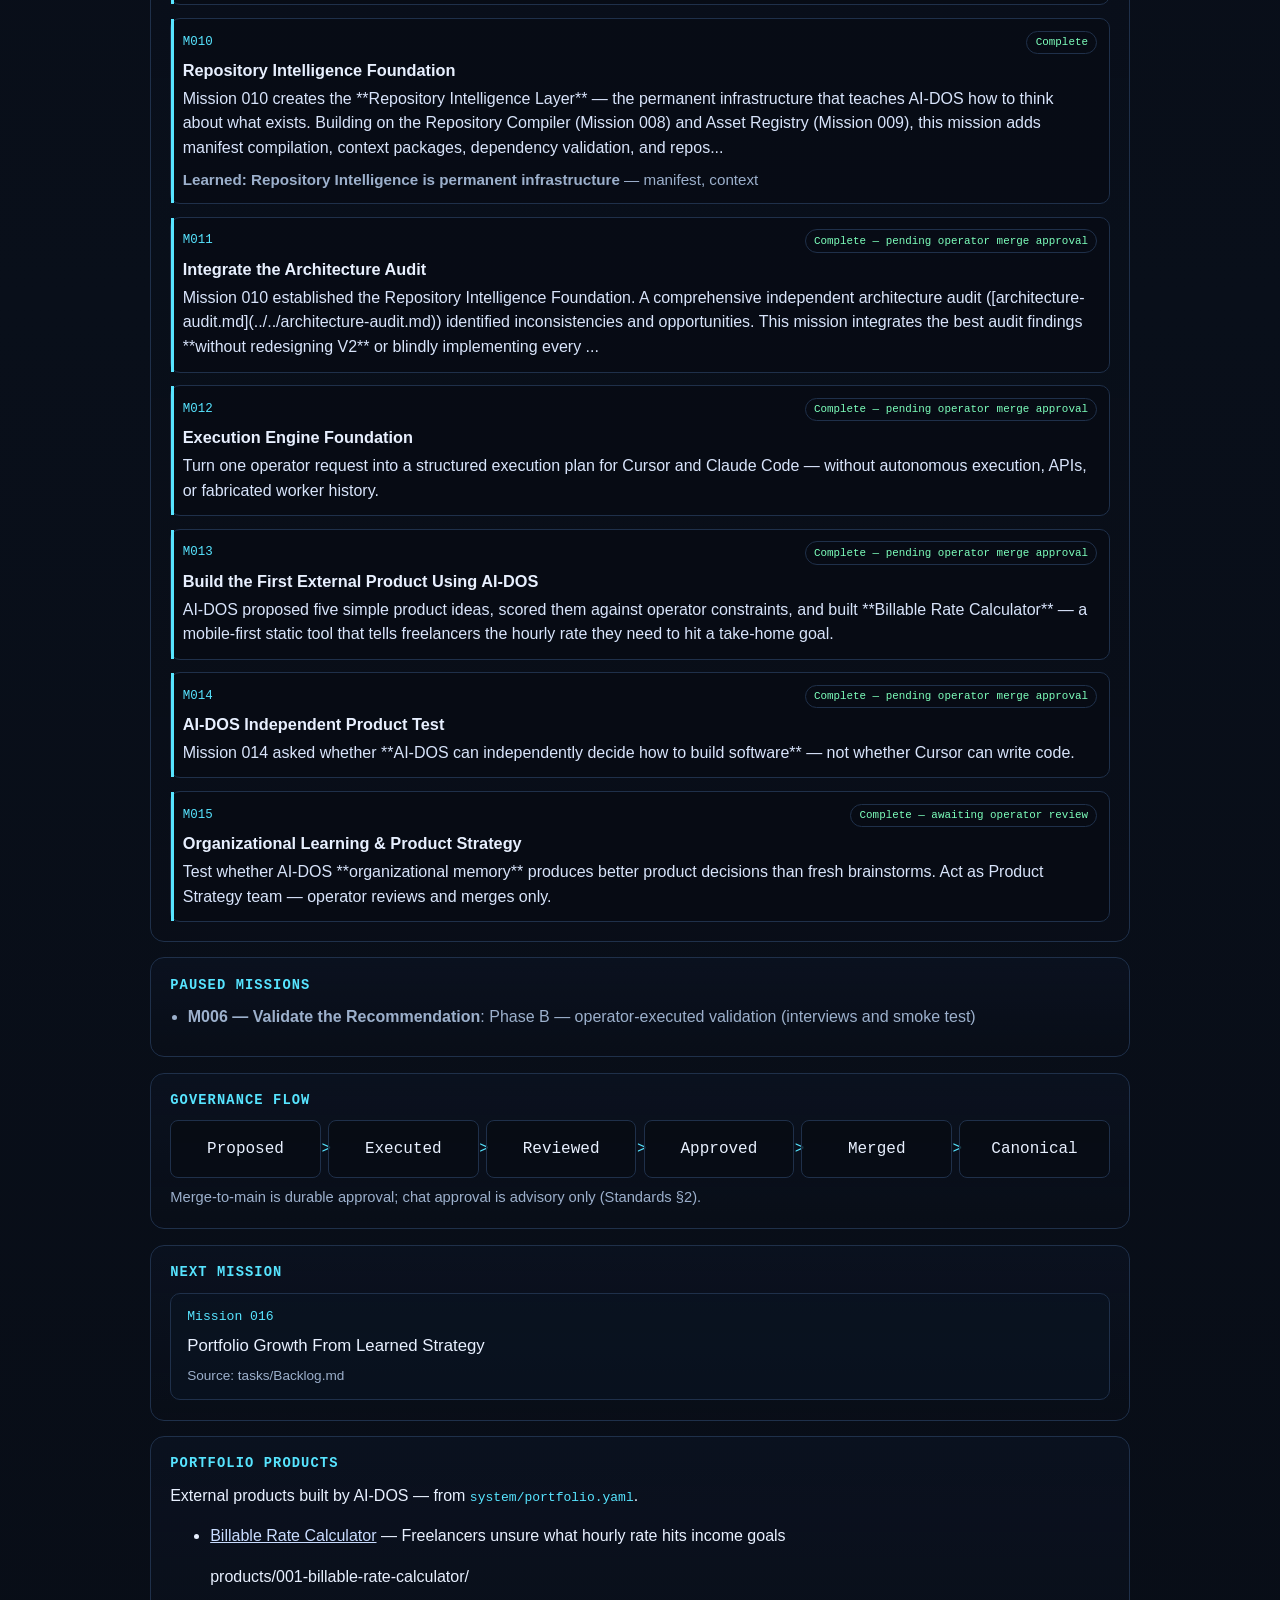
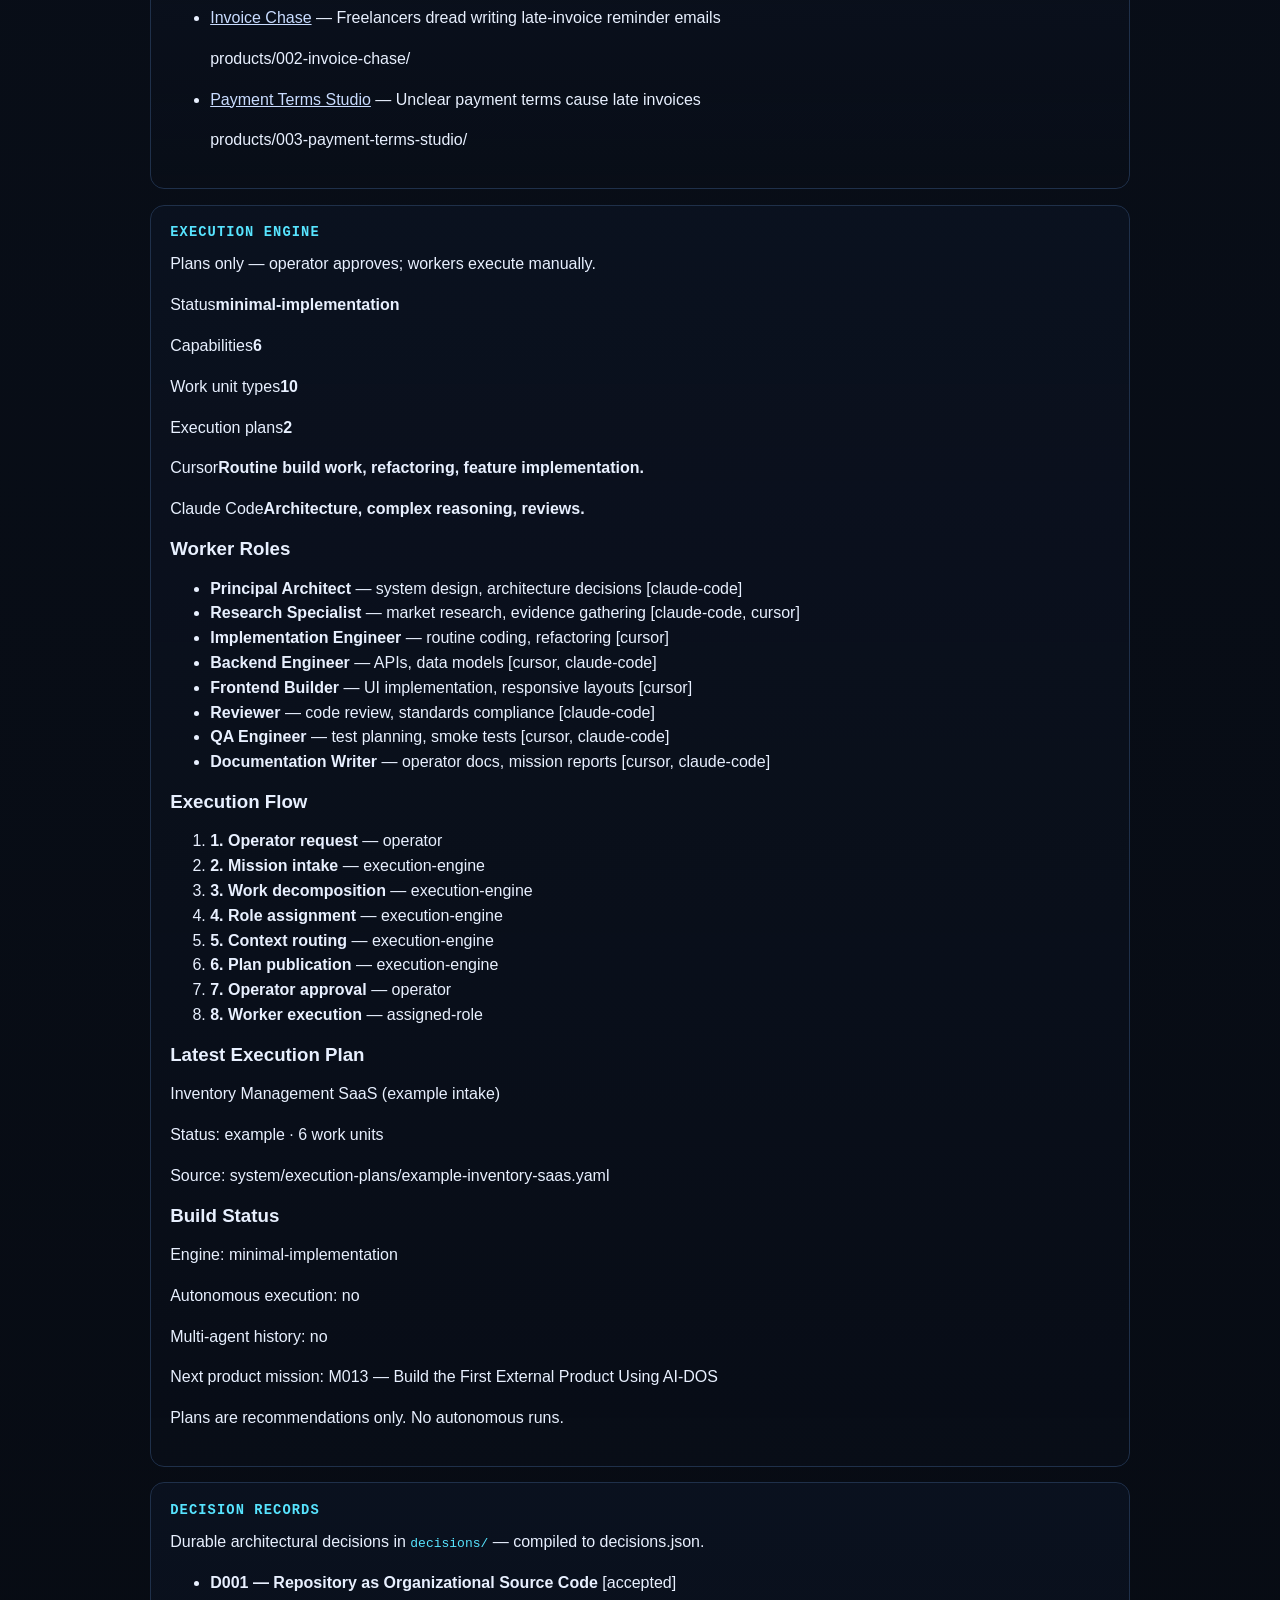
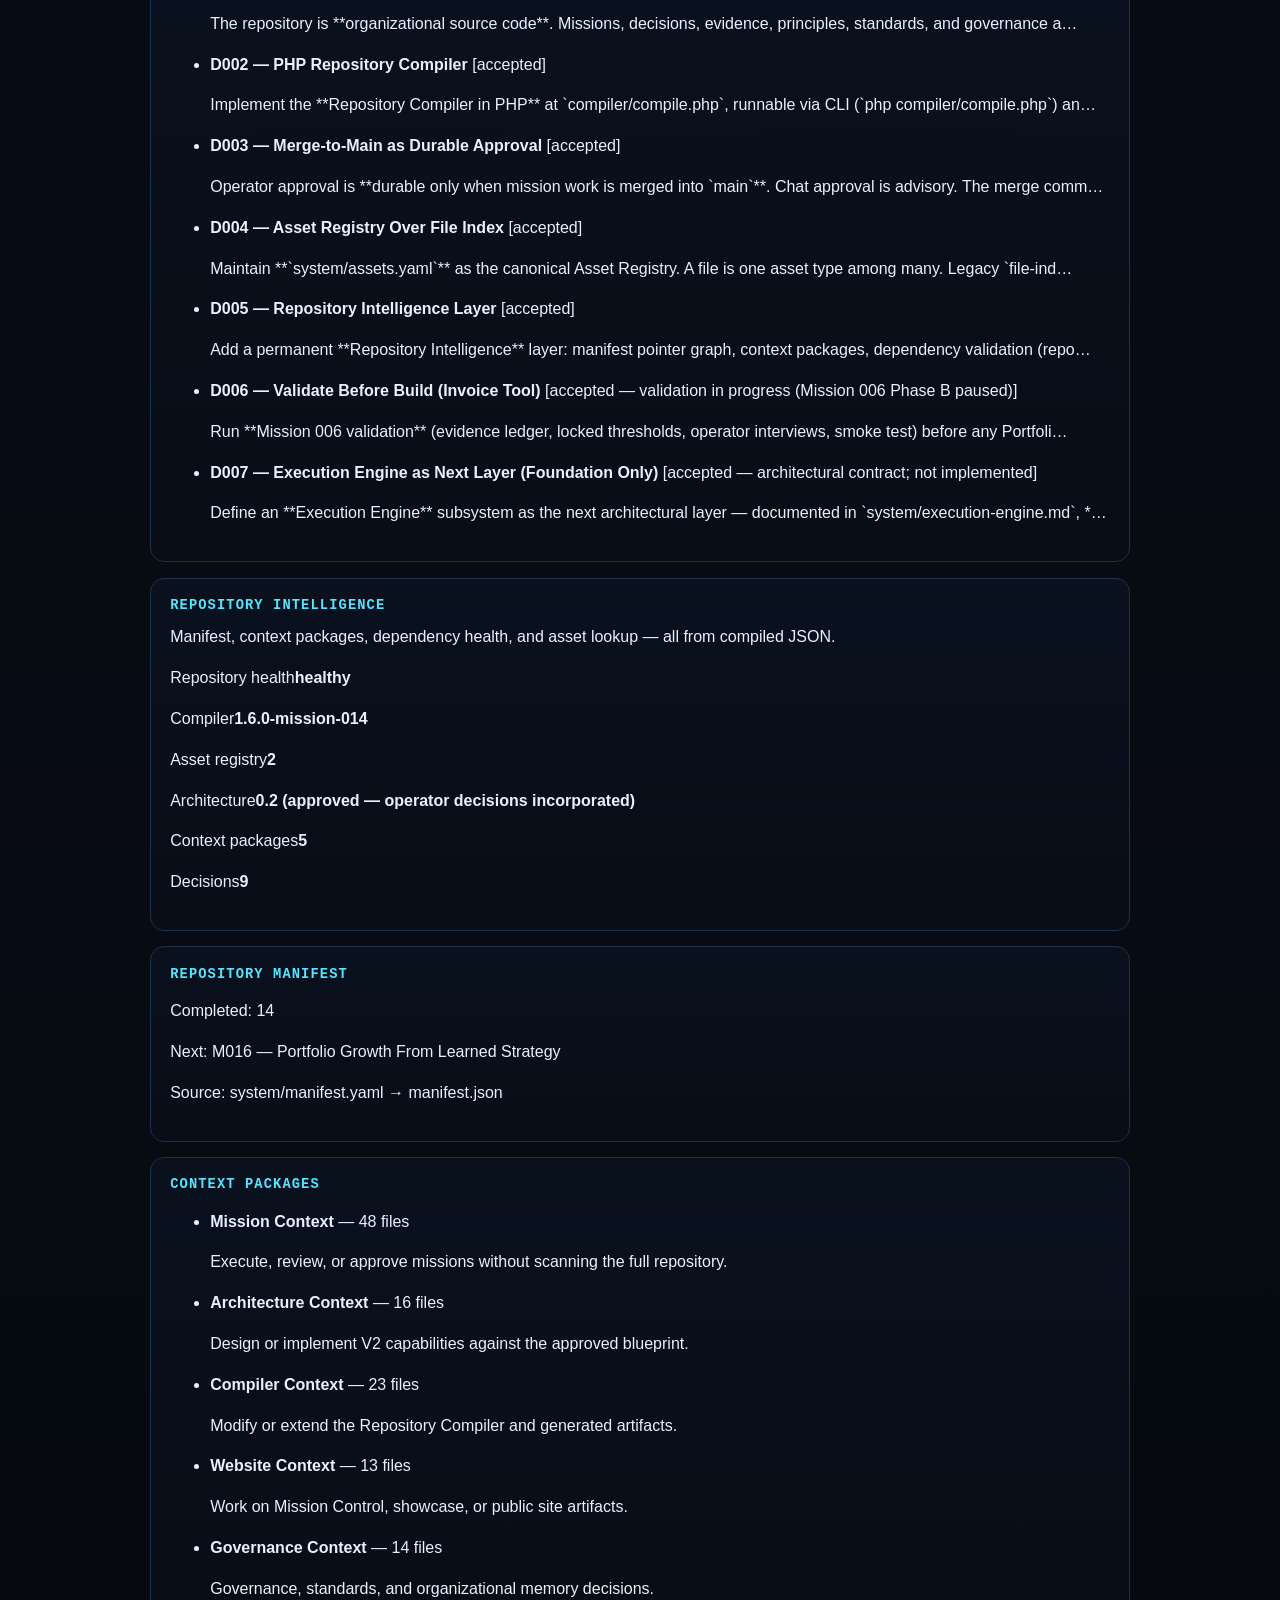
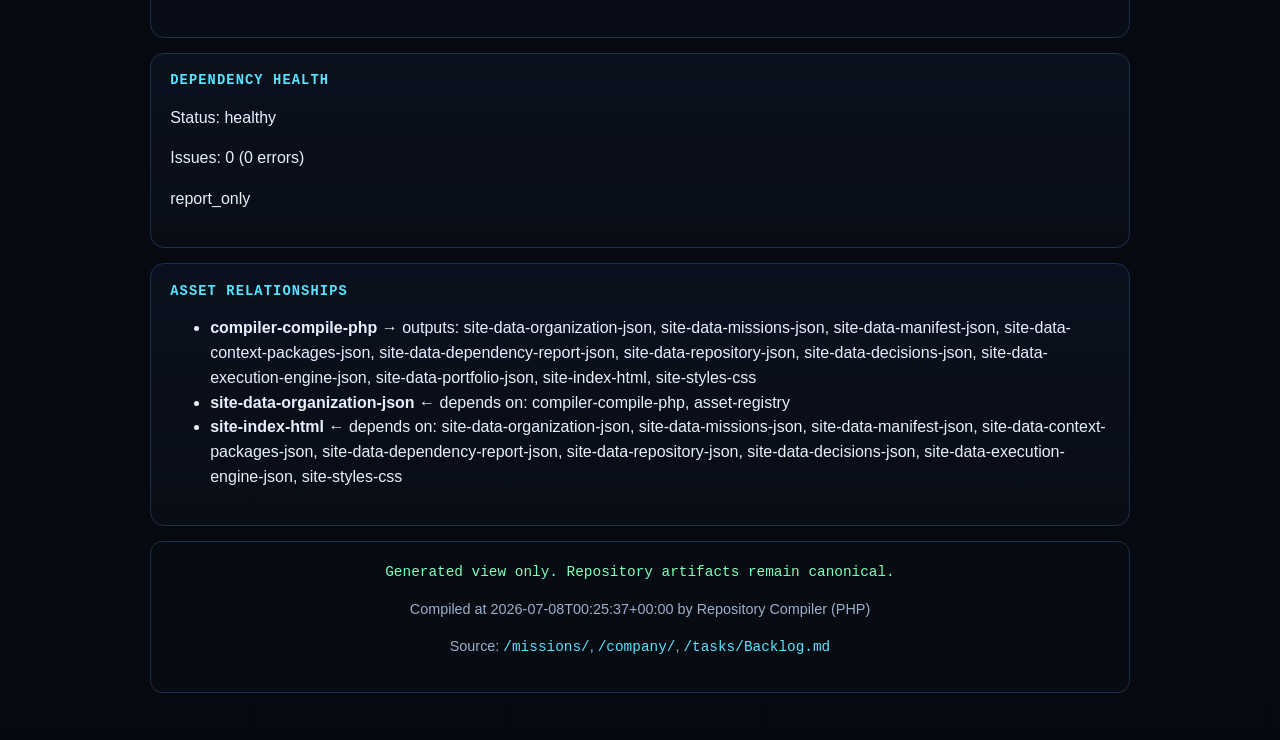
==== commit 46985fea: "M015: build Payment Terms Studio (P003) from organizational learning - Product MVP: contract clause," ====
--- a/site/index.html
+++ b/site/index.html
@@ -126,7 +126,7 @@
 
   <footer>
     <p class="canonical-line">Generated view only. Repository artifacts remain canonical.</p>
-    <p>Compiled at <span id="compiled-at">2026-07-07 23:41:11 UTC</span> by Repository Compiler (PHP)</p>
+    <p>Compiled at <span id="compiled-at">2026-07-08 00:25:37 UTC</span> by Repository Compiler (PHP)</p>
     <p>Source: <code>/missions/</code>, <code>/company/</code>, <code>/tasks/Backlog.md</code></p>
   </footer>
 
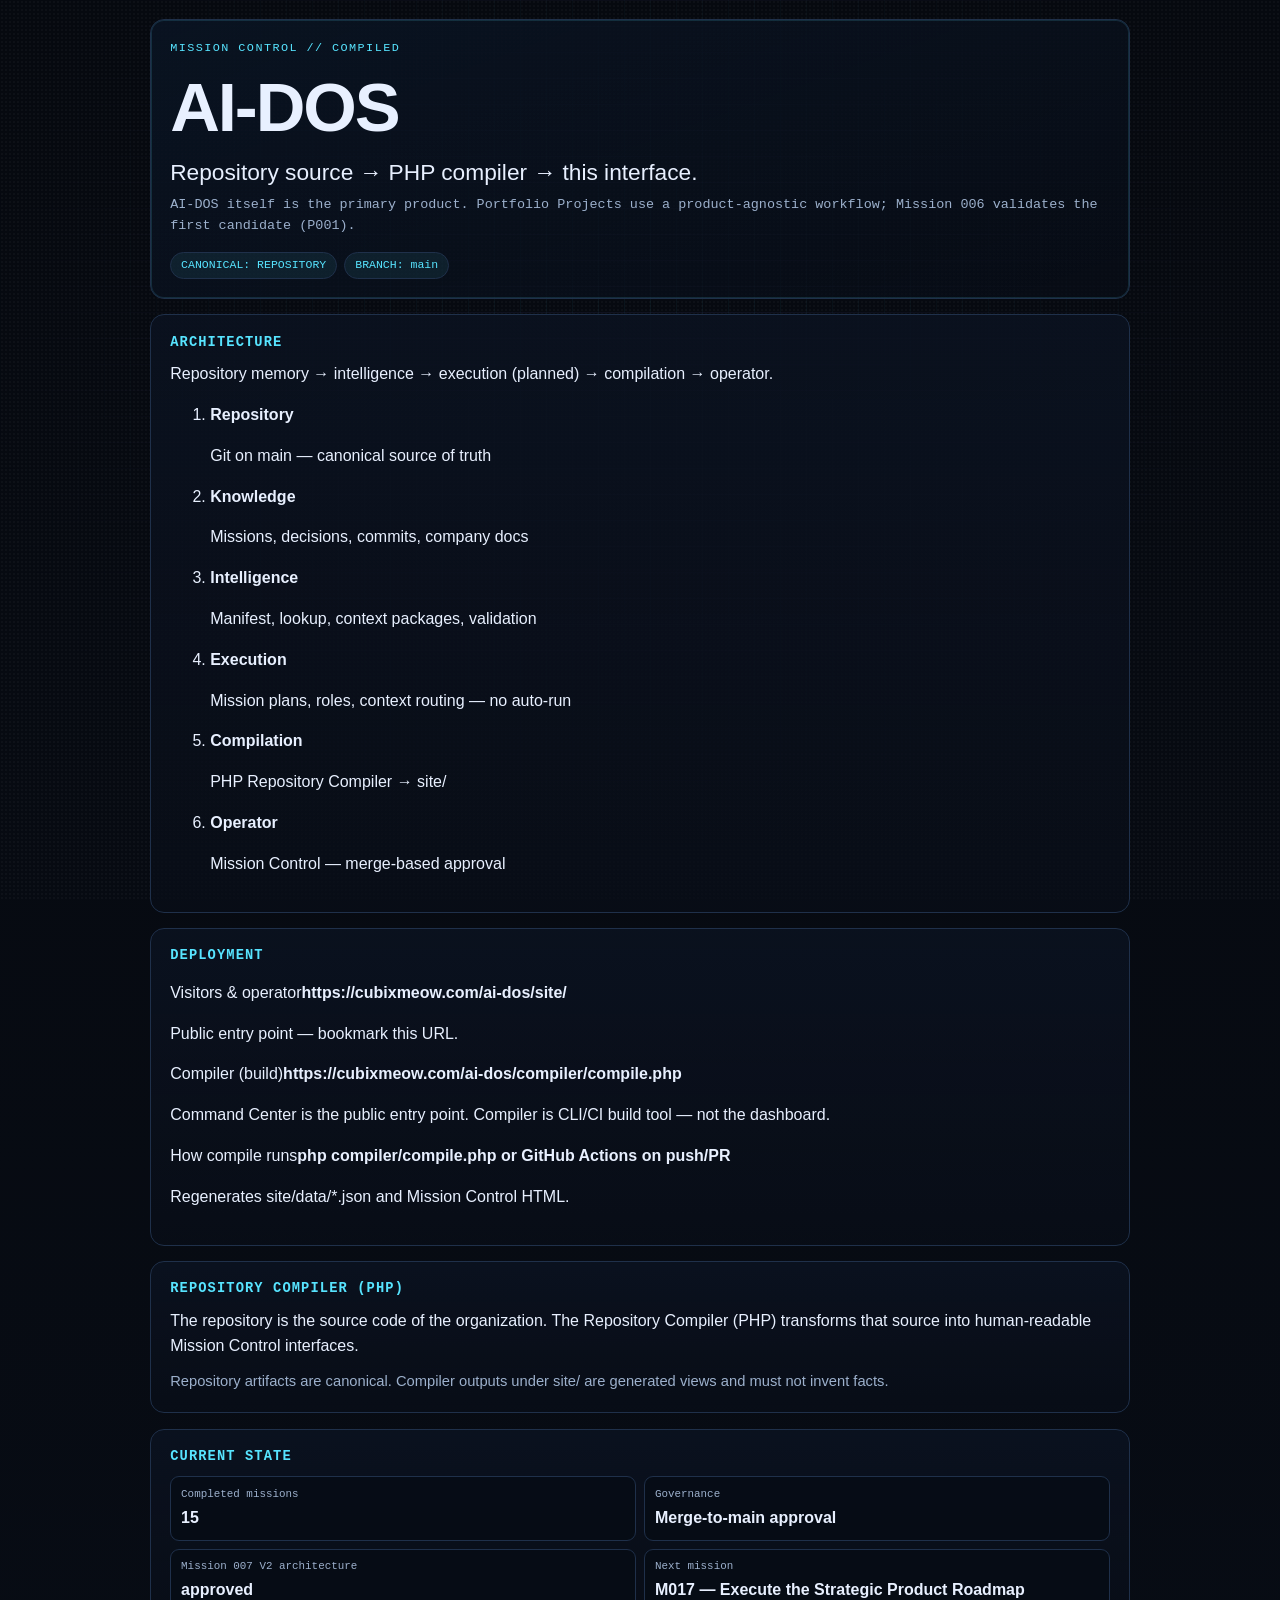
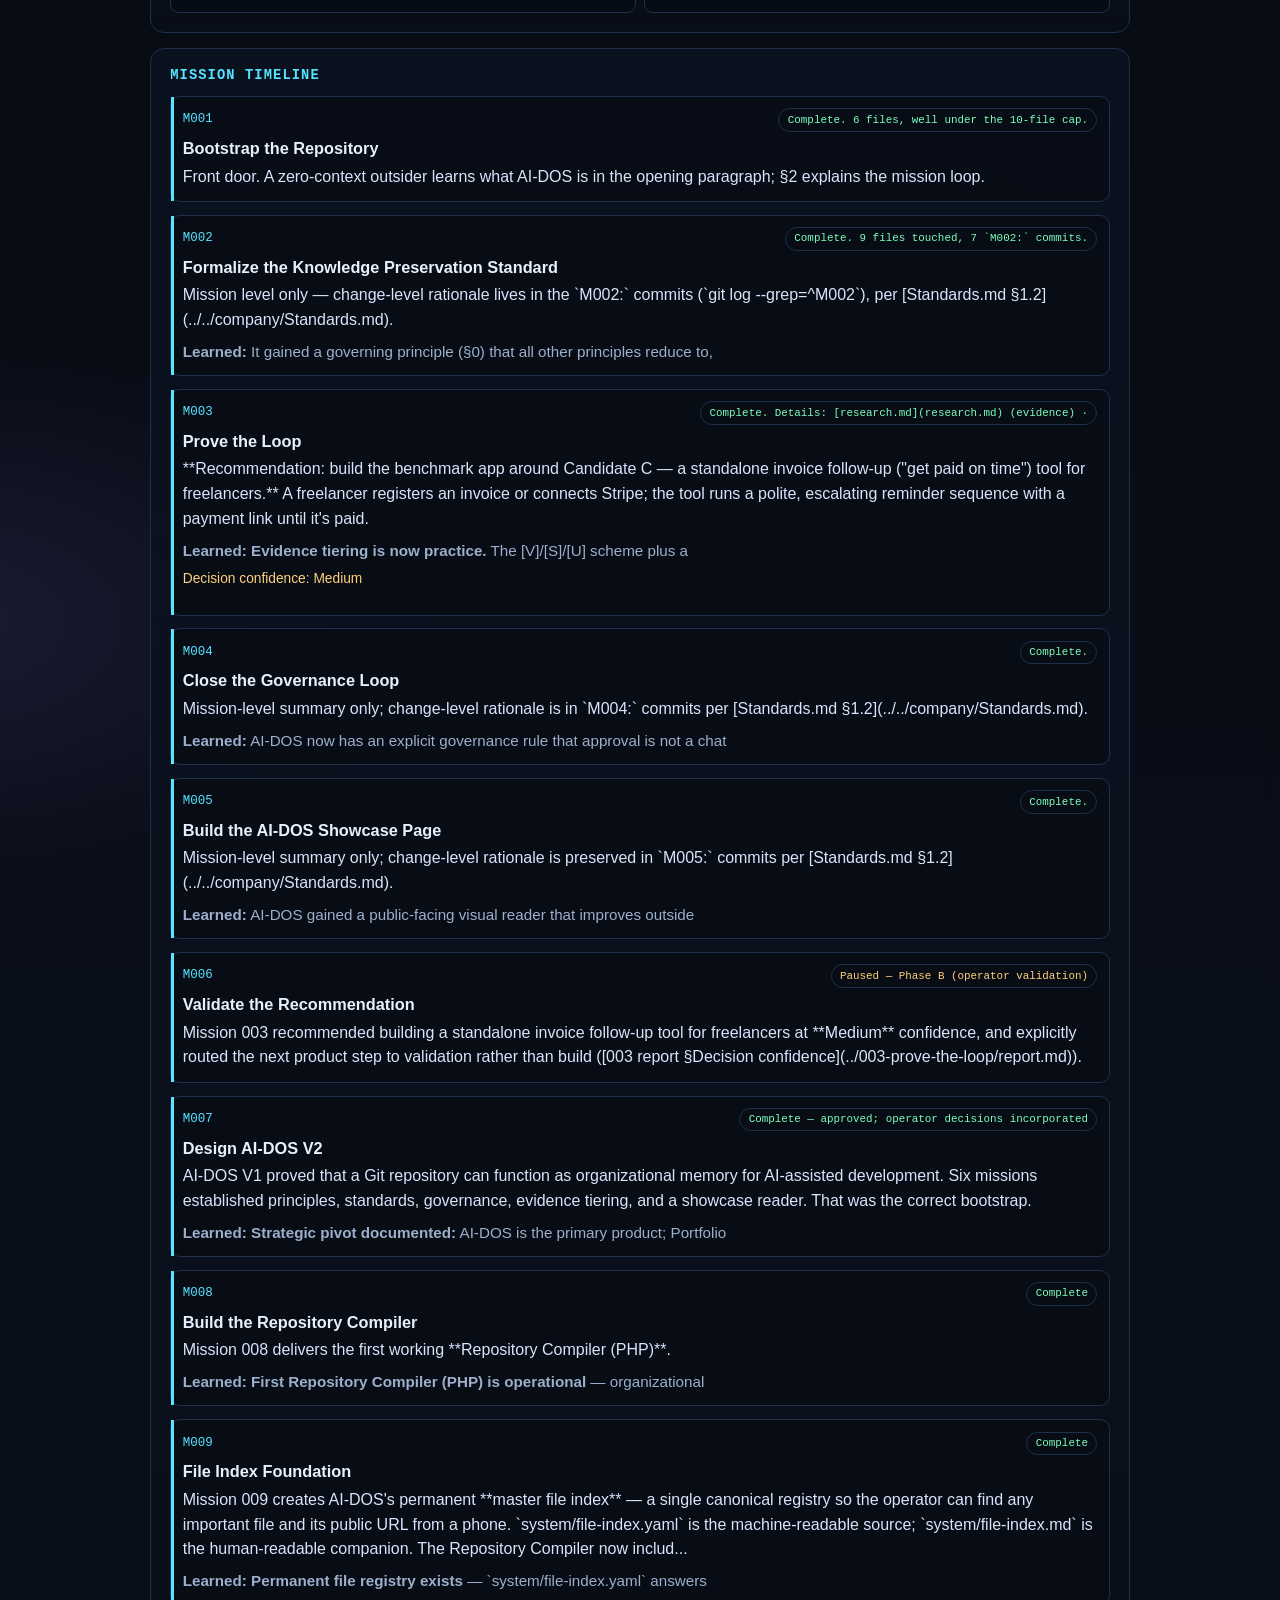
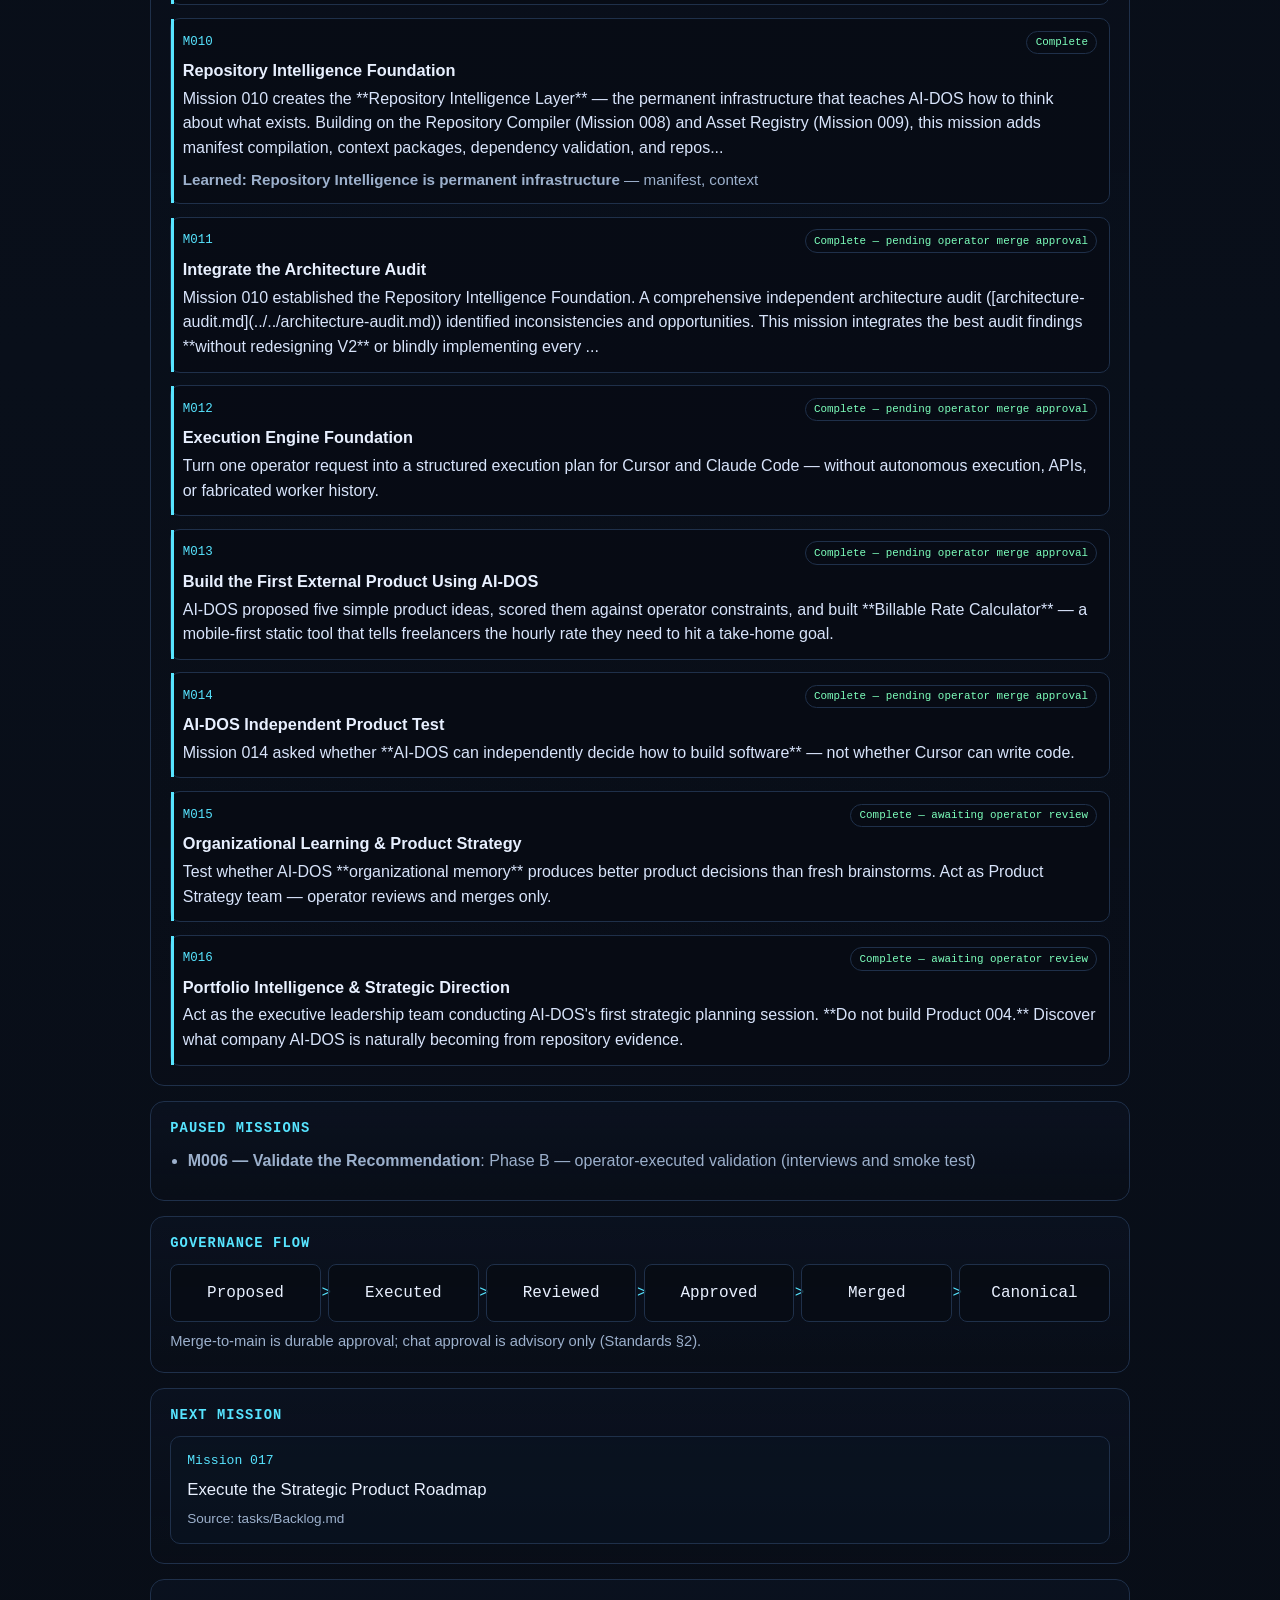
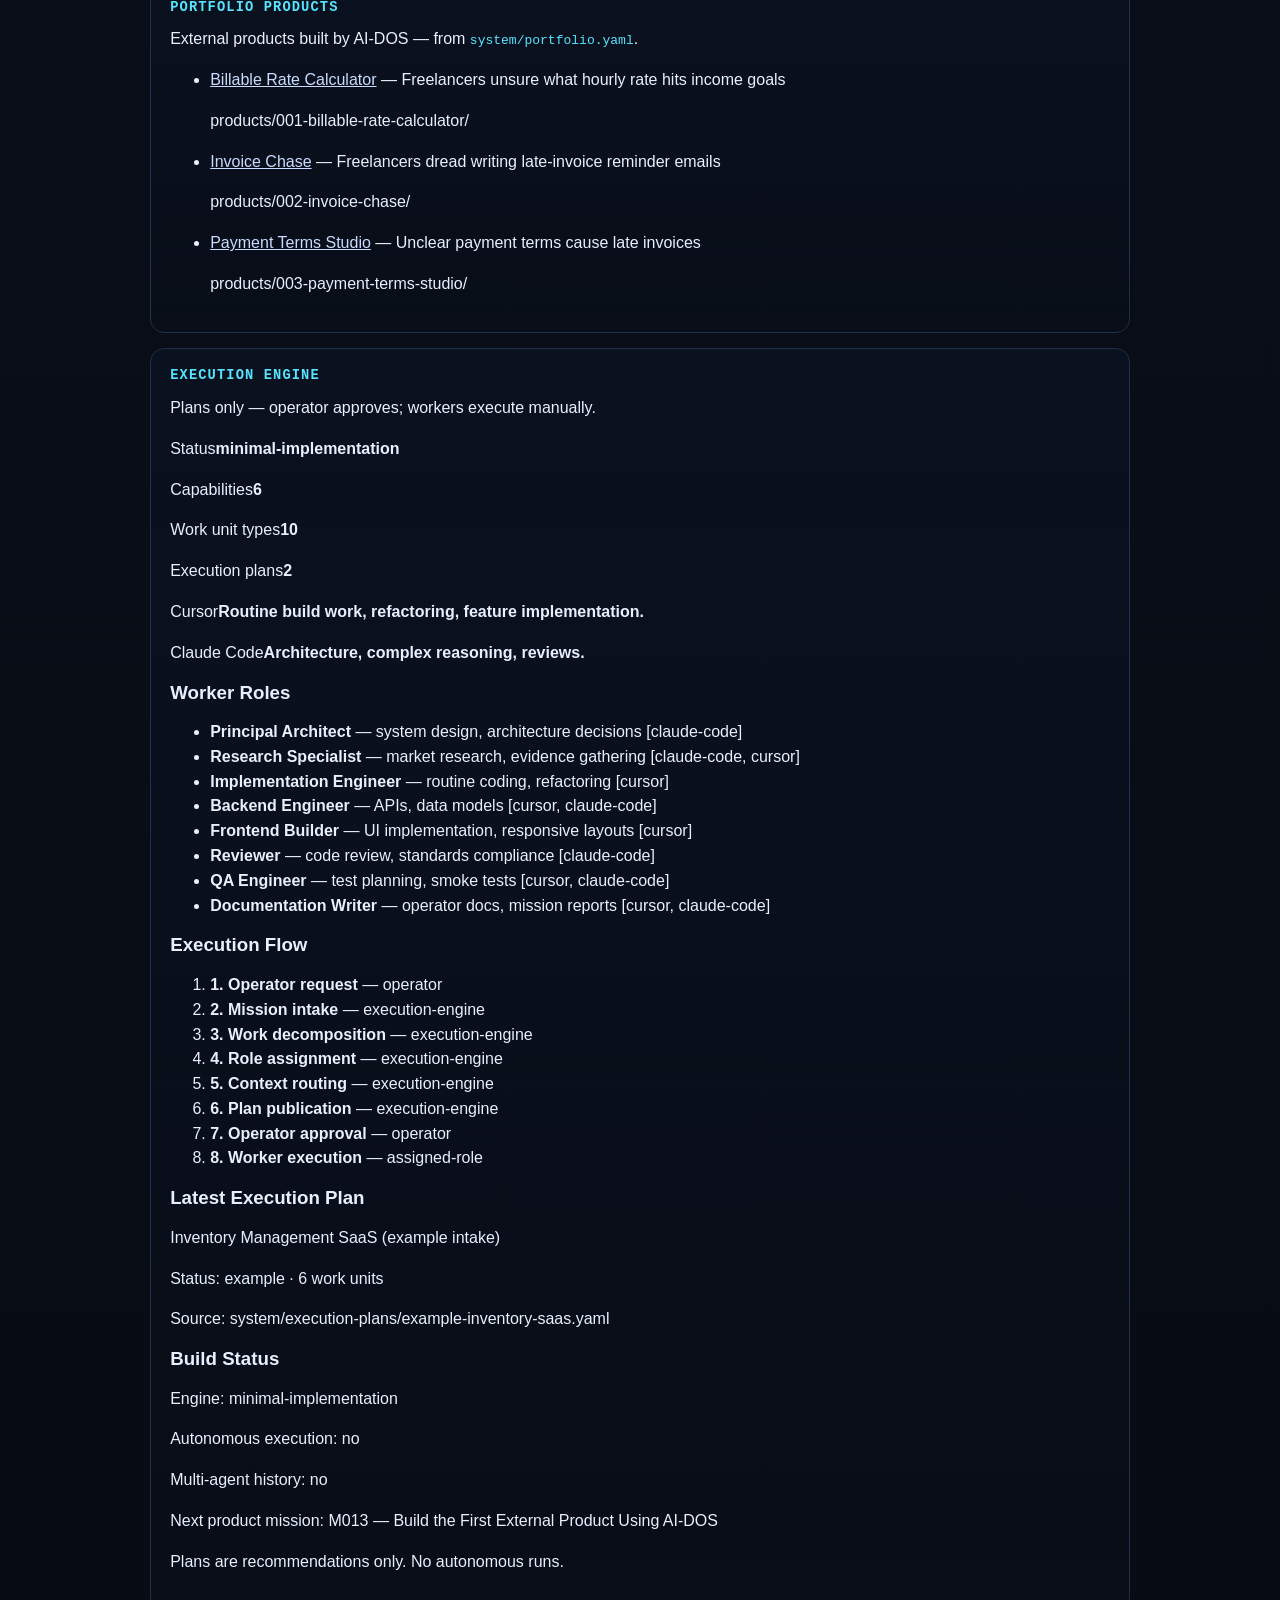
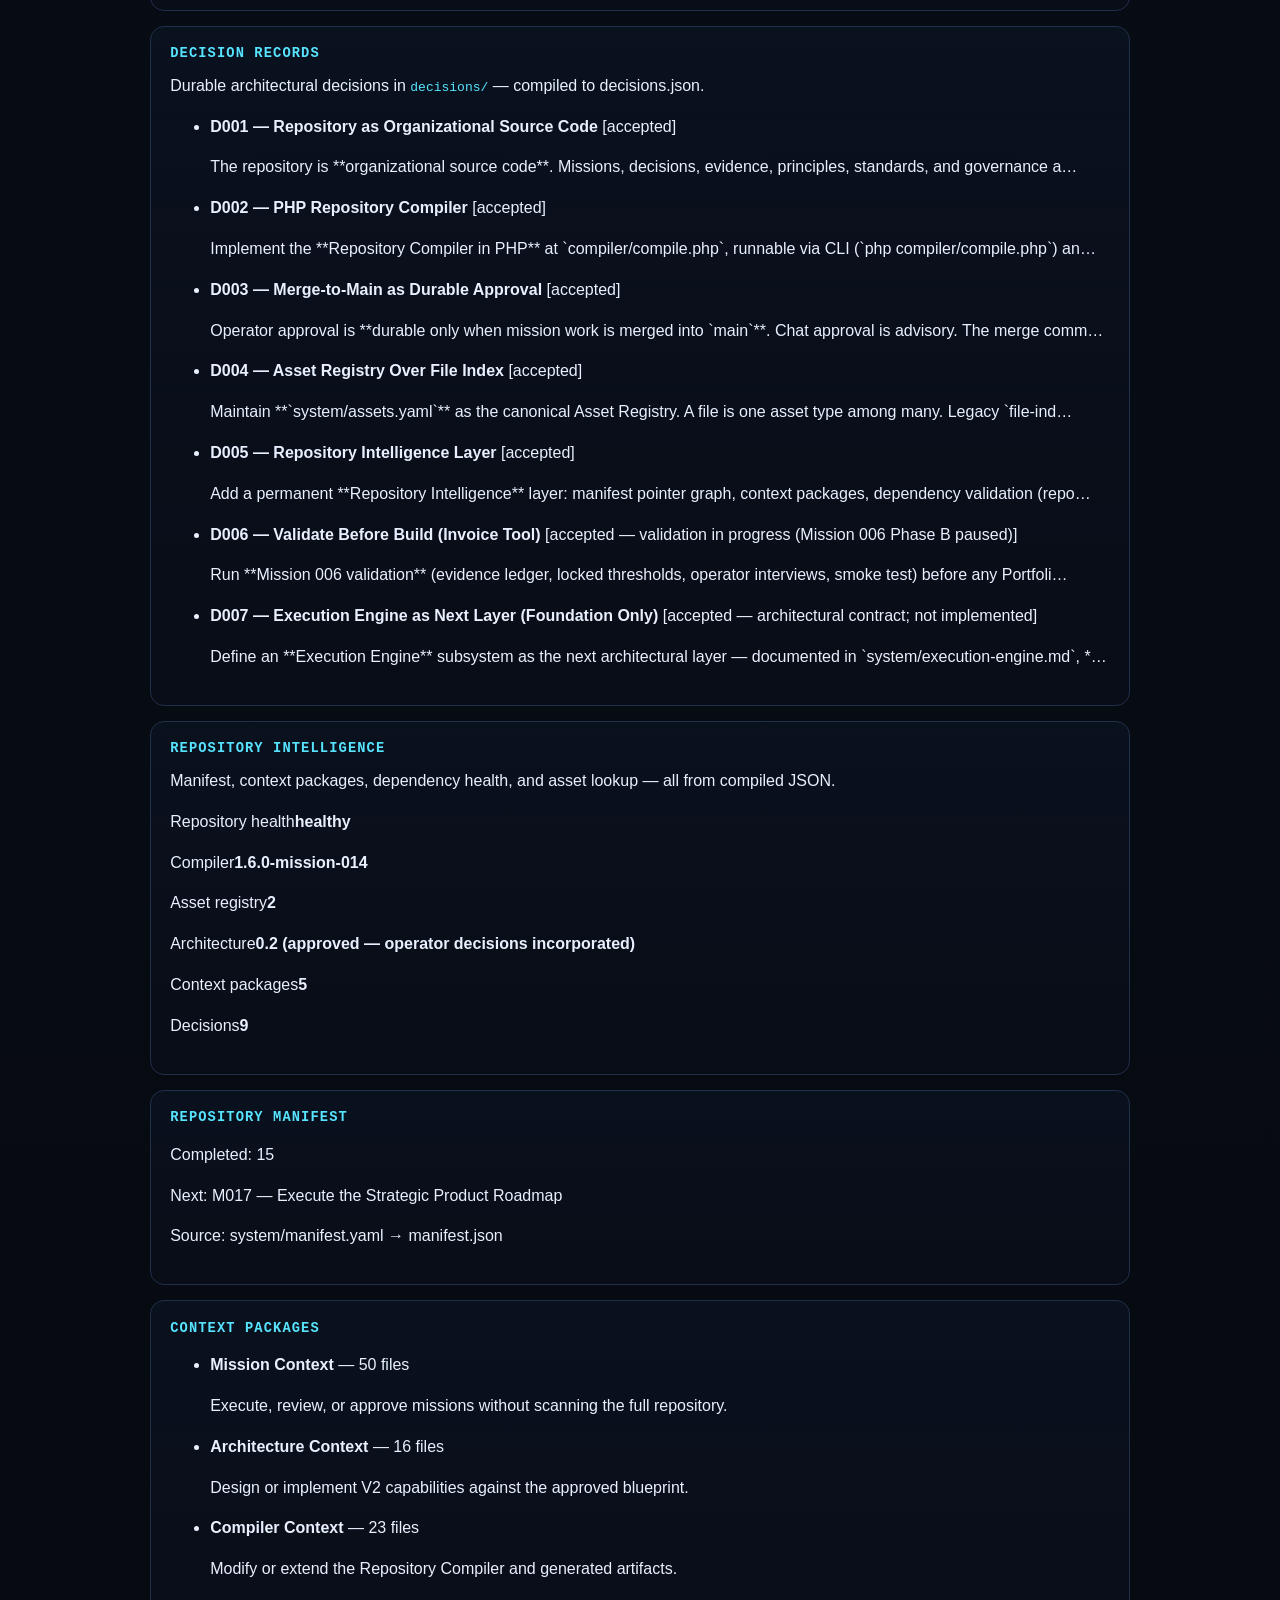
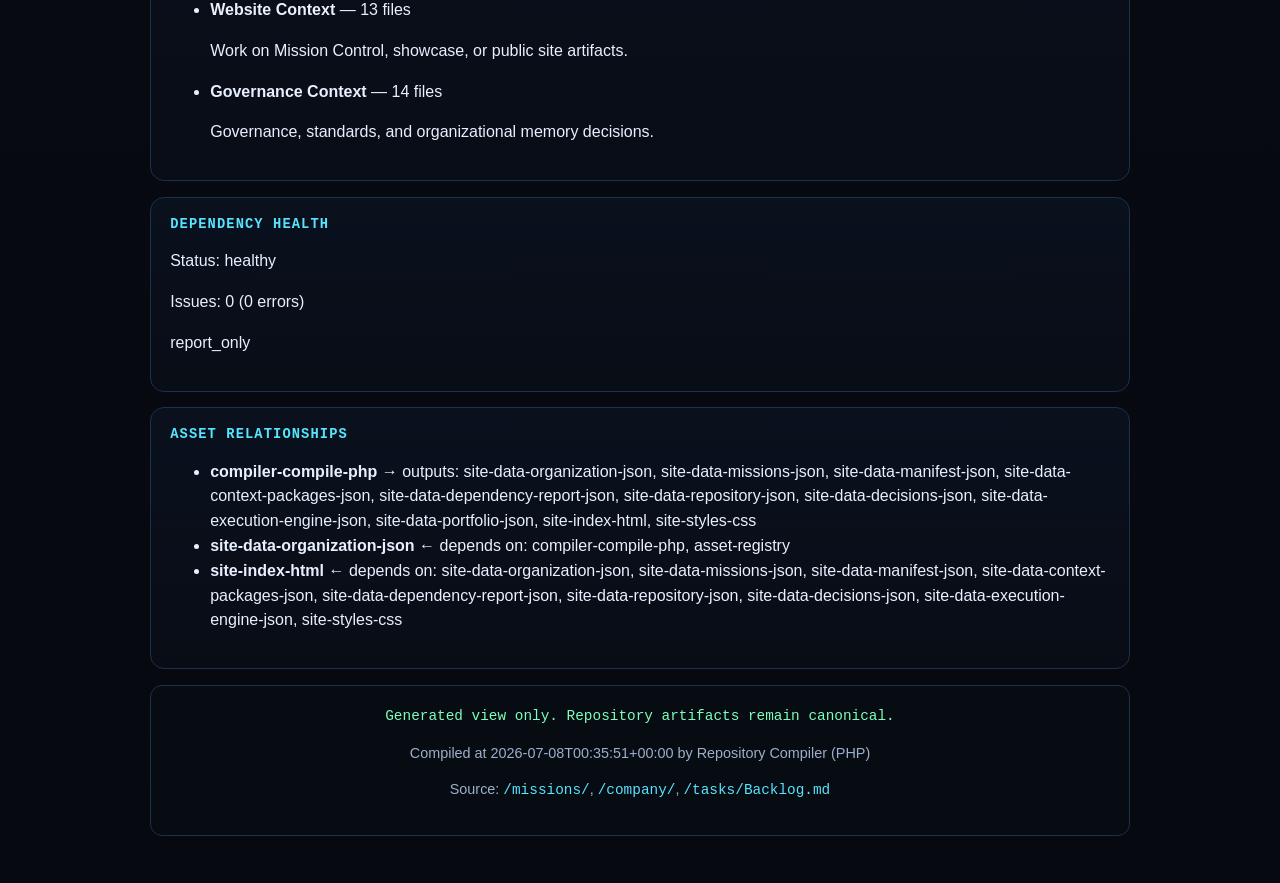
==== commit 90c5e5a4: "M016: portfolio intelligence and strategic direction - Executive strategic planning session across f" ====
--- a/site/index.html
+++ b/site/index.html
@@ -126,7 +126,7 @@
 
   <footer>
     <p class="canonical-line">Generated view only. Repository artifacts remain canonical.</p>
-    <p>Compiled at <span id="compiled-at">2026-07-08 00:25:37 UTC</span> by Repository Compiler (PHP)</p>
+    <p>Compiled at <span id="compiled-at">2026-07-08 00:35:51 UTC</span> by Repository Compiler (PHP)</p>
     <p>Source: <code>/missions/</code>, <code>/company/</code>, <code>/tasks/Backlog.md</code></p>
   </footer>
 
